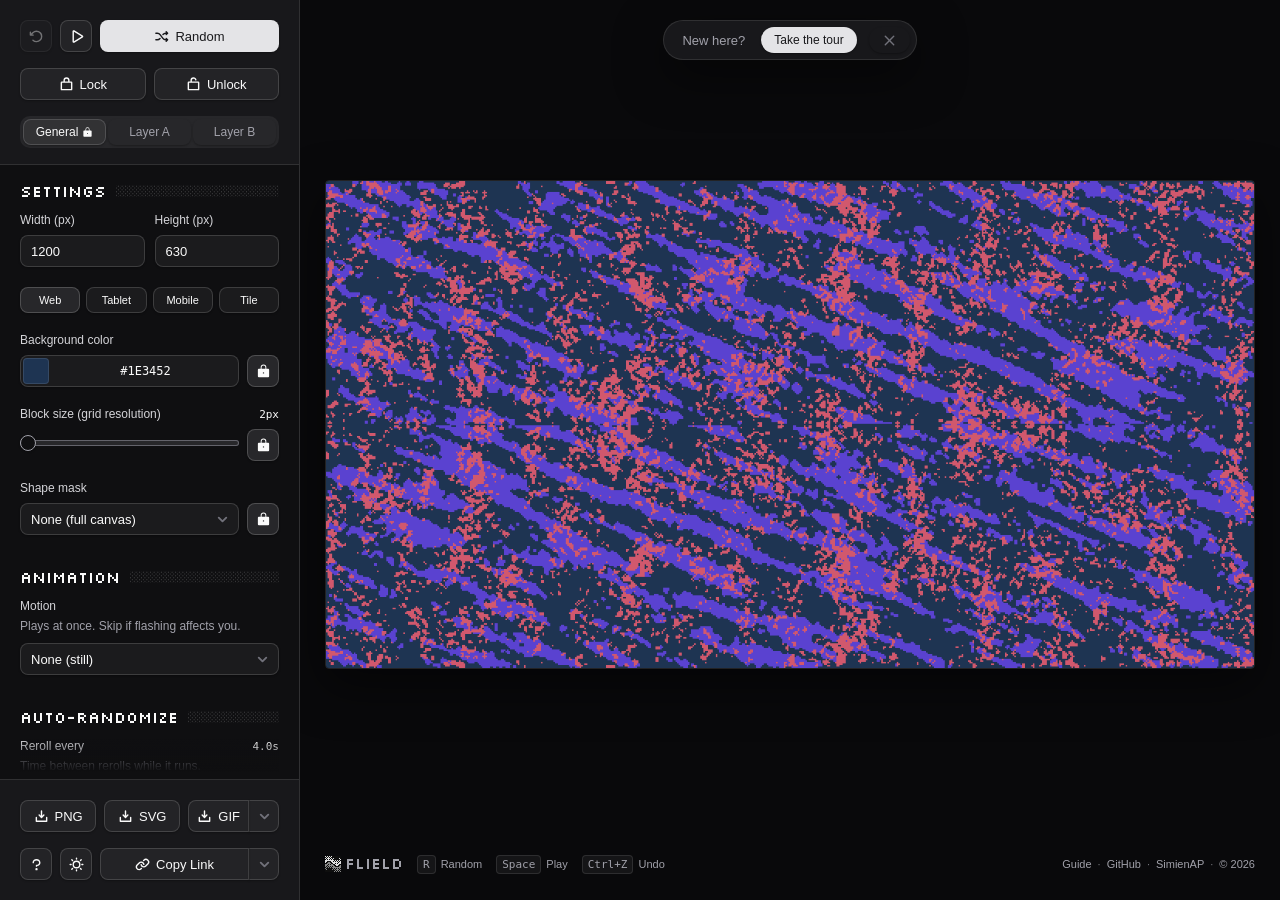
==== index.html @ cd5c8d7c "docs: recapture the product screenshot on the owner's composition The screenshot still showed the ol" ====
<!doctype html>
<html lang="en">
<head>
  <meta charset="UTF-8" />
  <meta name="viewport" content="width=device-width, initial-scale=1.0, viewport-fit=cover" />
  <!-- Above the theme script below, which sets it for the light theme;
       each page's applyTheme keeps it in step with the toggle. -->
  <meta name="theme-color" content="#09090b" />
  <!-- Dark is the default theme regardless of the system's own setting;
       this only ever adds data-theme="light" for a visitor who's
       explicitly toggled it before, and runs before the stylesheet
       paints so that choice doesn't flash to dark first. -->
  <script>
    try {
      if (localStorage.getItem("flield-theme") === "light") {
        document.documentElement.setAttribute("data-theme", "light");
        document.querySelector('meta[name="theme-color"]').setAttribute("content", "#f4f4f5");
      }
    } catch (err) {
      // localStorage can be unavailable (private browsing, blocked); dark stays the default.
    }
  </script>
  <title>Flield: Seamless Animated Background Generator</title>
  <meta name="description" content="Generate seamless animated backgrounds in your brand colors. Seeded three-color pixel art from flow fields and symmetry, looping with no cut. GIF, SVG, PNG." />
  <link rel="canonical" href="https://flield.com/" />
  <!-- Stays the only rel="icon": drawBrandFavicon() in app.js rewrites
       this element's href with the brand mark in the composition's colors,
       and a second one would compete with it for the tab icon. -->
  <link rel="icon" type="image/svg+xml" href="favicon.svg" />
  <!-- icon-192.png is favicon.svg rendered at 12x, so it stays pixel-exact;
       regenerate it alongside favicon.svg if that ever changes. It covers
       two jobs the SVG can't: iOS home-screen saves, which ignore SVG and
       otherwise fall back to a screenshot of the page, and Google's favicon
       crawler, which wants a square multiple of 48px and reads
       apple-touch-icon as one of its sources. -->
  <link rel="apple-touch-icon" sizes="192x192" href="icon-192.png" />

  <!-- Open Graph and Twitter Card, for link previews on social platforms
       and chat apps. og:image reuses the README screenshot; bump its own
       ?v= below if screenshot.png is ever replaced.

       The shot is a composition rather than a mood board, so it should be
       reproducible rather than rerolled from scratch next time. It is this
       link, the owner's pick of 26 November 2026, captured at 1200x900
       with the Layer A tab open and the panel scrolled to Flow field:
       /?c=EKDw0ASwACdggAAAAAADMbS6OTq57PktOALQ3qrYJ4Ayk3JFpRAHYjgtdHVybh-penAFob1VsE8AZUBqMgomEvxAAAA -->
  <meta property="og:type" content="website" />
  <meta property="og:locale" content="en_US" />
  <meta property="og:url" content="https://flield.com/" />
  <meta property="og:site_name" content="Flield" />
  <meta property="og:title" content="Flield: Seamless Animated Background Generator" />
  <meta property="og:description" content="Generate seamless animated backgrounds in your brand colors. Seeded three-color pixel art from flow fields and symmetry, looping with no cut. GIF, SVG, PNG." />
  <meta property="og:image" content="https://flield.com/screenshot.png?v=9" />
  <meta property="og:image:width" content="1200" />
  <meta property="og:image:height" content="900" />
  <meta property="og:image:alt" content="A generated three-color composition in Flield" />
  <meta name="twitter:card" content="summary_large_image" />
  <meta name="twitter:title" content="Flield: Seamless Animated Background Generator" />
  <meta name="twitter:description" content="Generate seamless animated backgrounds in your brand colors. Seeded three-color pixel art from flow fields and symmetry, looping with no cut. GIF, SVG, PNG." />
  <meta name="twitter:image" content="https://flield.com/screenshot.png?v=9" />
  <meta name="twitter:image:alt" content="A generated three-color composition in Flield" />

  <script type="application/ld+json">
  {
    "@context": "https://schema.org",
    "@type": "SoftwareApplication",
    "@id": "https://flield.com/#app",
    "name": "Flield",
    "url": "https://flield.com/",
    "description": "Generate seamless animated backgrounds in your brand colors. Seeded three-color pixel art from flow fields and symmetry, looping with no cut. GIF, SVG, PNG.",
    "applicationCategory": "DesignApplication",
    "operatingSystem": "Any (runs in a web browser)",
    "screenshot": "https://flield.com/screenshot.png?v=9",
    "license": "https://polyformproject.org/licenses/noncommercial/1.0.0/",
    "isAccessibleForFree": true,
    "offers": {
      "@type": "Offer",
      "price": "0",
      "priceCurrency": "USD"
    },
    "featureList": [
      "Loop, Drift, Wind, Pulse, Ripple, and Tide animations that return to their first frame with no cut",
      "Animated GIF export, plus SVG and PNG for stills",
      "Two independently seeded layers over a background color, three colors in all",
      "Seeded flow fields with adjustable scale, strength, and stretch",
      "Six textures per layer from one field: streaks, nebula, marble, contours, streamlines, and weave",
      "Symmetry modes, including the 4-way mirror that tiles without a seam",
      "Per-field locks that hold a value through a randomize pass",
      "Palette Range and Density Range to constrain how far randomization wanders",
      "Separate Speed and Auto-randomize interval sliders, from one second to sixteen",
      "Shareable URLs and three browser-local save slots, both carrying the lock set",
      "Runs entirely in the browser with no account, upload, or third-party dependency"
    ],
    "sameAs": [
      "https://github.com/simien/Flield"
    ],
    "author": {
      "@type": "Person",
      "@id": "https://simienap.com/#person",
      "name": "Simien",
      "url": "https://simienap.com",
      "sameAs": [
        "https://github.com/simien"
      ]
    }
  }
  </script>

  <!-- The twelve actionable steps of the in-page tour (#tutorialSteps
       below), in the same order, so the tour's content is machine-readable
       without a crawler having to open a modal that starts hidden. Google
       retired HowTo rich results in 2023; this is here for the crawlers
       that still read schema.org directly. It duplicates the tour's prose
       by hand, so edit both together or they drift. Step 1 of the tour
       explains what a flow field is rather than asking for an action, so
       it sits in the description here instead of in the step list. -->
  <script type="application/ld+json">
  {
    "@context": "https://schema.org",
    "@type": "HowTo",
    "@id": "https://flield.com/#how-to",
    "name": "How to use Flield",
    "description": "Flield builds three-color compositions from flow fields: grids of directional forces that steer noise into organic drifts instead of static. Each layer follows its own field, and its texture decides what that field draws. That runs from bands and clusters to topographic contours to the trails of particles. This is how to steer it, then save the result.",
    "about": { "@id": "https://flield.com/#app" },
    "inLanguage": "en",
    "image": "https://flield.com/screenshot.png?v=9",
    "tool": [
      { "@type": "HowToTool", "name": "A web browser" }
    ],
    "step": [
      {
        "@type": "HowToStep",
        "name": "Reroll the canvas with Random",
        "text": "Press Random, or the R key, and every unlocked setting gets a fresh value. It's the fastest way to see what the tool does."
      },
      {
        "@type": "HowToStep",
        "name": "Move between the three tabs",
        "text": "General holds the canvas settings and Motion. Layer A and Layer B hold each layer's own look."
      },
      {
        "@type": "HowToStep",
        "name": "Give each layer its own settings",
        "text": "Layer A and Layer B each get their own seed, color, density, flow field, and symmetry, so they rarely match."
      },
      {
        "@type": "HowToStep",
        "name": "Pick a size, or tile it",
        "text": "The Web, Tablet, and Mobile presets set common dimensions. A phone held upright starts on Mobile, so the artwork fills the screen. Tile squares the canvas and mirrors both layers, so it repeats with no visible seam."
      },
      {
        "@type": "HowToStep",
        "name": "Mask it into a shape, or a fade",
        "text": "An optional shape mask clips or fades the composition. Circle, diamond, vignette, corner or side vignette, or stripes. All of them dithered rather than sharply cut off at the edge."
      },
      {
        "@type": "HowToStep",
        "name": "Lock a field to keep it",
        "text": "A locked field holds its value through a randomize pass instead of getting a new one. Lock All and Unlock All apply to everything at once. Neither can be walked back, so they arm on a one-second hold rather than a press. A tab shows a padlock once any of its fields are locked."
      },
      {
        "@type": "HowToStep",
        "name": "Narrow the range to keep a theme",
        "text": "Palette Range and Density Range constrain how far a randomized color or fill can wander, keeping Auto-randomize inside one tight, cohesive family."
      },
      {
        "@type": "HowToStep",
        "name": "Explore with Auto-randomize",
        "text": "Lock what you like, then slowly unlock the rest while it plays. Space starts and stops it, and the results narrow toward a collection worth keeping."
      },
      {
        "@type": "HowToStep",
        "name": "Step back with Undo",
        "text": "Undo, or Cmd/Ctrl+Z, walks back through recent passes, whether they came from a press or from autoplay. A GIF export counts as one step rather than one per frame. There is no way forward again, so the button arms on a one-second hold. The keyboard shortcut is immediate."
      },
      {
        "@type": "HowToStep",
        "name": "Save it, or share a link",
        "text": "Three save slots live in your browser. Loading one, and saving over one that already holds something, each arm on a one-second hold, since both replace work that cannot be recovered. The first save into an empty slot is a plain press. Copy Link encodes the same snapshot, locks and motion included, into a URL anyone can open. The small menu beside it can make that link offer Auto-randomize."
      },
      {
        "@type": "HowToStep",
        "name": "Export a PNG, SVG, or GIF",
        "text": "PNG and SVG save the still. A GIF starts from what is on screen and records one pass by default. Ask for more and the passes after the first are the sequence Auto-randomize would generate, each held for the Reroll every interval. A whole export is capped at 240 frames, and at a lower count on a large canvas. A long one trades smoothness rather than size."
      },
      {
        "@type": "HowToStep",
        "name": "Animate it",
        "text": "Motion, in the General tab, moves the composition instead of replacing it. Loop, Drift, Wind, Pulse, Ripple, and Tide each hold every setting and run one cycle that lands back on its first frame, with no cut. Pick one and the canvas plays it straight away. A cycle lasts as long as the Speed slider under it says, and a GIF records what you are watching."
      }
    ]
  }
  </script>

  <!-- ?v= busts the browser cache for this project's own evolving
       files. Bump it whenever style.css, generator.js or one of the app's
       scripts below changes, or a returning visitor's cached copy silently
       goes stale. One more, gif-writer.js, is asked for by app.js on the first GIF
       export (see loadGifWriter) and carries its number there. -->
  <link rel="stylesheet" href="style.css?v=127" />
  <!-- generator.js is requested at the end of the body, which is where
       it has to run, but the preload scanner only finds it once that
       end of a 200KB document has arrived. This starts the fetch
       alongside the stylesheet instead. Same ?v= as the tag below, and
       CI holds the two together. -->
  <link rel="preload" href="generator.js?v=16" as="script" />
</head>
<body>
  <button id="sidebarToggle" class="secondary sidebar-toggle" title="Show settings" aria-pressed="false"><i class="ph ph-list"></i></button>
  <div class="sidebar-backdrop" id="sidebarBackdrop"></div>

  <!-- The exploration loop's home below the sheet breakpoint. Empty
       here on purpose: syncActionBar() in the script moves the live
       .explore-row and the sheet's own toggle in and out of it as the
       breakpoint crosses, so both keep every listener bound elsewhere
       in this file and the page never holds two copies of an id. -->
  <!-- The setting you last reached for, held above the bar once the
       sheet is out of the way, so a value can be dialled in against the
       artwork at full size instead of through a 135px-wide preview. The
       real field moves in here and back rather than being mirrored, so
       it keeps the listeners bound to it directly. The delegated ones do
       not come with it, which is why this element repeats .controls's
       input listener; see lastControl in the script. -->
  <div class="last-control" id="lastControl" hidden>
    <div class="last-control-slot" id="lastControlSlot"></div>
    <button type="button" class="secondary icon-btn last-control-close" id="lastControlClose" title="Hide this control" aria-label="Hide this control"><i class="ph ph-x"></i></button>
  </div>

  <nav class="action-bar" id="actionBar" aria-label="Main actions" hidden>
    <!-- Switches the sheet to the export panel, the way the toggle
         appended after it switches to the settings panel. Export is
         three formats and a mode menu, so it needs the sheet's room
         rather than a single tap. -->
    <button type="button" id="barExportBtn" class="secondary icon-btn" title="Export or share" aria-label="Export or share" aria-pressed="false"><i class="ph ph-download-simple"></i></button>
  </nav>

  <div class="tutorial-backdrop" id="tutorialBackdrop" hidden></div>
  <div class="tutorial-modal" id="tutorialModal" role="dialog" aria-modal="true" aria-label="How to use Flield" tabindex="-1" hidden>
    <div class="tutorial-modal-header">
      <h2>How to use Flield</h2>
      <button type="button" class="secondary icon-btn" id="tutorialCloseBtn" title="Close"><i class="ph ph-x"></i></button>
    </div>

    <div class="tutorial-modal-body" id="tutorialSteps">
      <div class="tutorial-step active" data-step="0">
        <div class="tutorial-demo tutorial-demo-intro">
          <div class="mini-flow-field">
            <span class="mini-flow-line" style="transform:rotate(-20deg)"></span>
            <span class="mini-flow-line" style="transform:rotate(-5deg)"></span>
            <span class="mini-flow-line" style="transform:rotate(10deg)"></span>
            <span class="mini-flow-line" style="transform:rotate(25deg)"></span>
            <span class="mini-flow-line" style="transform:rotate(15deg)"></span>
            <span class="mini-flow-line" style="transform:rotate(30deg)"></span>
            <span class="mini-flow-line" style="transform:rotate(45deg)"></span>
            <span class="mini-flow-line" style="transform:rotate(60deg)"></span>
          </div>
        </div>
        <p class="tutorial-eyebrow">Step 1 of 13</p>
        <h3>What's a flow field?</h3>
        <p>In generative art, a flow field is a grid of directional forces. It steers noise into organic drifts instead of static. Every layer follows its own field, and its <span class="ui-ref">Texture</span> decides what that field draws. Six of them, from <strong>Streaks</strong> to <strong>Contours</strong> to <strong>Streamlines</strong>.</p>
      </div>

      <div class="tutorial-step" data-step="1">
        <div class="tutorial-demo tutorial-demo-random">
          <div class="mini-random-btn"><i class="ph ph-shuffle"></i> Random</div>
          <div class="mini-canvas-swatch"></div>
        </div>
        <p class="tutorial-eyebrow">Step 2 of 13</p>
        <h3>Random rerolls the canvas</h3>
        <p>One press, or the <span class="ui-ref">R</span> key, and every unlocked setting gets a fresh value. The rest of this tour is about steering it.</p>
      </div>

      <div class="tutorial-step" data-step="2">
        <div class="tutorial-demo tutorial-demo-tabs">
          <div class="mini-tabs">
            <span class="mini-tab">General</span>
            <span class="mini-tab mini-tab-target">Layer A</span>
            <span class="mini-tab">Layer B</span>
          </div>
        </div>
        <p class="tutorial-eyebrow">Step 3 of 13</p>
        <h3>Three tabs, one canvas</h3>
        <p><span class="ui-ref">General</span> holds the canvas settings and <span class="ui-ref">Motion</span>. <span class="ui-ref">Layer A</span> and <span class="ui-ref">Layer B</span> hold each layer's own look.</p>
      </div>

      <div class="tutorial-step" data-step="3">
        <div class="tutorial-demo tutorial-demo-drag">
          <div class="mini-slider-row">
            <span class="mini-slider-label">Flow scale</span>
            <div class="mini-slider-track"><div class="mini-slider-thumb mini-slider-thumb-drag"></div></div>
          </div>
        </div>
        <p class="tutorial-eyebrow">Step 4 of 13</p>
        <h3>Each layer has its own settings</h3>
        <p><span class="ui-ref">Layer A</span> and <span class="ui-ref">Layer B</span> each get their own seed, color, density, flow field, and symmetry, so they rarely match.</p>
      </div>

      <div class="tutorial-step" data-step="4">
        <div class="tutorial-demo tutorial-demo-presets">
          <div class="mini-tabs">
            <span class="mini-tab">Web</span>
            <span class="mini-tab">Tablet</span>
            <span class="mini-tab mini-tab-target">Tile</span>
          </div>
        </div>
        <p class="tutorial-eyebrow">Step 5 of 13</p>
        <h3>Pick a size, or tile it</h3>
        <p>Web, Tablet, and Mobile presets set common dimensions, and a phone held upright starts on <span class="ui-ref">Mobile</span>. <span class="ui-ref">Tile</span> squares the canvas and mirrors both layers, so it repeats with no visible seam.</p>
      </div>

      <div class="tutorial-step" data-step="5">
        <div class="tutorial-demo tutorial-demo-mask">
          <div class="mini-mask-preview">
            <span class="mini-mask-shape mini-mask-diamond"></span>
            <span class="mini-mask-shape mini-mask-circle"></span>
            <span class="mini-mask-shape mini-mask-stripes"></span>
          </div>
        </div>
        <p class="tutorial-eyebrow">Step 6 of 13</p>
        <h3>Mask it into a shape, or a fade</h3>
        <p>An optional shape mask clips or fades the composition. Circle, diamond, vignette, corner or side vignette, or stripes, all dithered rather than cut off sharply.</p>
      </div>

      <div class="tutorial-step" data-step="6">
        <div class="tutorial-demo tutorial-demo-lock">
          <span class="mini-lock-label">Lock from randomization</span>
          <div class="mini-lock-btn">
            <i class="ph ph-lock-open mini-lock-a"></i>
            <i class="ph ph-lock mini-lock-b"></i>
          </div>
        </div>
        <p class="tutorial-eyebrow">Step 7 of 13</p>
        <h3>Lock a field to keep it</h3>
        <p>A locked field survives a randomize pass instead of getting a new value. A tab shows a padlock once any of its fields are locked. <span class="ui-ref">Lock All</span> and <span class="ui-ref">Unlock All</span> replace every lock at once, so they arm on a one-second hold.</p>
      </div>

      <div class="tutorial-step" data-step="7">
        <div class="tutorial-demo tutorial-demo-range">
          <div class="mini-range-row">
            <span class="mini-slider-label">Density Range</span>
            <div class="mini-range-track">
              <div class="mini-range-fill"></div>
              <div class="mini-range-thumb mini-range-thumb-min"></div>
              <div class="mini-range-thumb mini-range-thumb-max"></div>
            </div>
          </div>
        </div>
        <p class="tutorial-eyebrow">Step 8 of 13</p>
        <h3>Narrow the range, keep the theme</h3>
        <p>Palette Range and Density Range constrain how far a randomized color or fill can wander. That keeps Auto-randomize inside one tight, cohesive family.</p>
      </div>

      <div class="tutorial-step" data-step="8">
        <div class="tutorial-demo tutorial-demo-explore">
          <div class="mini-explore-controls">
            <div class="mini-play-btn"><i class="ph ph-play"></i></div>
            <div class="mini-lock-btn tutorial-demo-lock-badge">
              <i class="ph ph-lock-open mini-lock-a"></i>
              <i class="ph ph-lock mini-lock-b"></i>
            </div>
          </div>
          <canvas id="tutorialDemoCanvas" width="180" height="90"></canvas>
        </div>
        <p class="tutorial-eyebrow">Step 9 of 13</p>
        <h3>Explore with Auto-randomize</h3>
        <p>Lock what you like, then unlock the rest while it plays, and watch the results narrow. <span class="ui-ref">Space</span> starts and stops it. Prefer more control? Reach for <span class="ui-ref">Random</span> by hand.</p>
      </div>

      <div class="tutorial-step" data-step="9">
        <div class="tutorial-demo tutorial-demo-undo">
          <div class="mini-undo-btn"><i class="ph ph-arrow-counter-clockwise"></i></div>
          <div class="mini-canvas-swatch mini-canvas-swatch-b"></div>
        </div>
        <p class="tutorial-eyebrow">Step 10 of 13</p>
        <h3>Undo steps back</h3>
        <p>Went too far? <span class="ui-ref">Undo</span> (or <span class="ui-ref">Cmd/Ctrl+Z</span>) walks back through recent passes, whether they came from a press or from autoplay. There is no way forward, so the button arms on a hold. The shortcut is immediate.</p>
      </div>

      <div class="tutorial-step" data-step="10">
        <div class="tutorial-demo tutorial-demo-save">
          <span class="mini-saved-badge">Saved</span>
          <div class="mini-icon-btn mini-icon-btn-save"><i class="ph ph-floppy-disk"></i></div>
        </div>
        <p class="tutorial-eyebrow">Step 11 of 13</p>
        <h3>Save it, or share a link</h3>
        <p>Three save slots live in your browser, and loading or overwriting one arms on a hold. <span class="ui-ref">Copy Link</span> puts the same snapshot, locks and motion included, into a URL anyone can open. The menu beside it can make that link play on open.</p>
      </div>

      <div class="tutorial-step" data-step="11">
        <div class="tutorial-demo tutorial-demo-export">
          <div class="mini-icon-btn mini-icon-btn-export"><i class="ph ph-download-simple"></i></div>
        </div>
        <p class="tutorial-eyebrow">Step 12 of 13</p>
        <h3>Export PNG, SVG, or GIF</h3>
        <p>PNG and SVG save the still. A GIF starts from what is on screen and records one pass by default. Ask for more and each pass after the first is what <span class="ui-ref">Auto-randomize</span> would have generated next.</p>
      </div>

      <!-- A second live canvas (see startTutorialAnimate): one cycle of
           each animated kind in turn, with its name beside it, since
           six names only mean something once they're attached to six
           motions. Name on the left, canvas on the right, the way the
           Motion field and the artboard sit on screen (and the way the
           Auto-randomize demo above is arranged). -->
      <div class="tutorial-step" data-step="12">
        <div class="tutorial-demo tutorial-demo-animate">
          <span class="tutorial-demo-kind" id="tutorialAnimateKind">Drift</span>
          <canvas id="tutorialAnimateCanvas" width="180" height="90"></canvas>
        </div>
        <p class="tutorial-eyebrow">Step 13 of 13</p>
        <h3>Animate it</h3>
        <p><span class="ui-ref">Motion</span>, in the General tab, moves the composition instead of replacing it. <span class="ui-ref">Loop</span>, <span class="ui-ref">Drift</span>, <span class="ui-ref">Wind</span>, <span class="ui-ref">Pulse</span>, <span class="ui-ref">Ripple</span>, and <span class="ui-ref">Tide</span> each hold every setting and run one cycle that lands back on its first frame, with no cut. <span class="ui-ref">Speed</span>, under it, sets how long a cycle takes.</p>
      </div>
    </div>

    <div class="tutorial-modal-footer">
      <button type="button" class="secondary icon-btn tutorial-nav-arrow prev" id="tutorialPrevBtn" title="Previous" disabled><i class="ph ph-caret-down"></i></button>
      <div class="tutorial-dots" id="tutorialDots"></div>
      <button type="button" class="secondary icon-btn tutorial-nav-arrow next" id="tutorialNextBtn" title="Next"><i class="ph ph-caret-down"></i></button>
    </div>
  </div>

  <!-- 900px+ only (see .tutorial-nav-arrow-wide): the modal's own
       centering transform makes it a containing block for any
       position:fixed descendant, clipped by its overflow:hidden, so
       these live outside the modal entirely rather than as a second
       pair of footer buttons repositioned by CSS. Mirror
       tutorialPrevBtn/tutorialNextBtn's state (see goToTutorialStep). -->
  <button type="button" class="secondary icon-btn tutorial-nav-arrow tutorial-nav-arrow-wide prev" id="tutorialPrevBtnWide" title="Previous" disabled hidden><i class="ph ph-caret-down"></i></button>
  <button type="button" class="secondary icon-btn tutorial-nav-arrow tutorial-nav-arrow-wide next" id="tutorialNextBtnWide" title="Next" hidden><i class="ph ph-caret-down"></i></button>

  <div class="color-popover" id="colorPopover" role="dialog" aria-label="Color picker" hidden>
    <!-- Both take arrow keys as well as a pointer (see colorKeySteps).
         The square is two values in one control, so its slider value is
         saturation and its text names both. -->
    <div class="color-sl-square" role="slider" tabindex="0" aria-label="Saturation and lightness" aria-valuemin="0" aria-valuemax="100">
      <canvas id="colorSLCanvas" width="196" height="140"></canvas>
      <div class="color-sl-thumb"></div>
    </div>
    <div class="color-hue-strip" id="colorHueStrip" role="slider" tabindex="0" aria-label="Hue" aria-valuemin="0" aria-valuemax="360">
      <div class="color-hue-thumb"></div>
    </div>

    <div class="color-format-tabs" role="tablist" aria-label="Color format">
      <button type="button" class="color-format-btn active" data-format="hex" role="tab">Hex</button>
      <button type="button" class="color-format-btn" data-format="rgb" role="tab">RGB</button>
      <button type="button" class="color-format-btn" data-format="hsl" role="tab">HSL</button>
    </div>

    <div class="color-value-row" data-format-panel="hex">
      <span class="color-hex-prefix">#</span>
      <input type="text" class="color-hex-input" id="colorHexInput" maxlength="6" spellcheck="false" autocomplete="off" aria-label="Hex color value" />
    </div>
    <div class="color-value-row" data-format-panel="rgb" hidden>
      <label class="color-channel"><span>R</span><input type="number" id="colorRInput" min="0" max="255" aria-label="Red" /></label>
      <label class="color-channel"><span>G</span><input type="number" id="colorGInput" min="0" max="255" aria-label="Green" /></label>
      <label class="color-channel"><span>B</span><input type="number" id="colorBInput" min="0" max="255" aria-label="Blue" /></label>
    </div>
    <div class="color-value-row" data-format-panel="hsl" hidden>
      <label class="color-channel"><span>H</span><input type="number" id="colorHInput" min="0" max="360" aria-label="Hue" /></label>
      <label class="color-channel"><span>S</span><input type="number" id="colorSInput" min="0" max="100" aria-label="Saturation" /></label>
      <label class="color-channel"><span>L</span><input type="number" id="colorLInput" min="0" max="100" aria-label="Lightness" /></label>
    </div>
  </div>

  <div class="controls">
    <!-- Only ever visible as the bottom sheet below the breakpoint: the
         grabber that drags the sheet down to dismiss it or up to give it
         the screen, and closes it on a plain tap. A button rather than a
         bare div so it is reachable without a pointer at all; its label
         tracks the panel showing (see syncSheetButtons). -->
    <button type="button" class="sheet-handle" id="sheetHandle" aria-label="Close panel"></button>
    <div class="controls-header">
      <!-- The exploration loop, the three controls pressed over and
           over: Undo, Auto-randomize, Random. Auto-randomize's interval
           lives in the General tab as Reroll every, a slider of its own
           beside Speed, which times a motion cycle instead. The two
           bulk lock buttons, which constrain that loop rather than drive
           it, get their own row below. The brand lives over the artboard (see
           .brand in .main-area) so this row has the full width. -->
      <div class="explore-row">
          <button id="undoBtn" class="secondary icon-btn" title="Undo last randomize" data-hold="Hold to undo" disabled><i class="ph ph-arrow-counter-clockwise"></i></button>
          <button id="playBtn" class="secondary icon-btn" title="Auto-randomize (Space)"><i class="ph ph-play"></i></button>
          <button id="randomizeBtn" title="Randomize every unlocked field (R)"><i class="ph ph-shuffle"></i> <span class="btn-label">Random</span></button>
      </div>

      <div class="button-row">
        <button id="lockAllBtn" class="secondary" title="Lock all fields" data-hold="Hold to lock all"><i class="ph ph-lock-simple"></i> Lock</button>
        <button id="unlockAllBtn" class="secondary" title="Unlock all fields" data-hold="Hold to unlock all"><i class="ph ph-lock-simple-open"></i> Unlock</button>
      </div>

      <div class="tabs" role="tablist" aria-label="Settings">
        <button class="tab-btn active" id="tabBtn-general" data-tab="general" role="tab" aria-controls="tab-general">General <span class="tab-count" aria-hidden="true"></span></button>
        <button class="tab-btn" id="tabBtn-layerA" data-tab="layerA" role="tab" aria-controls="tab-layerA">Layer A <span class="tab-count" aria-hidden="true"></span></button>
        <button class="tab-btn" id="tabBtn-layerB" data-tab="layerB" role="tab" aria-controls="tab-layerB">Layer B <span class="tab-count" aria-hidden="true"></span></button>
      </div>
    </div>

    <div class="controls-body">
    <div class="scroll-fade scroll-fade-top" aria-hidden="true"></div>
    <div class="tab-panel" id="tab-general" role="tabpanel" aria-labelledby="tabBtn-general">
      <h2 class="section-title">Settings</h2>
      <div class="color-row">
        <div class="field">
          <label for="width">Width (px)</label>
          <input type="number" id="width" value="1200" min="16" max="8192" step="16" />
        </div>
        <div class="field">
          <label for="height">Height (px)</label>
          <input type="number" id="height" value="630" min="16" max="8192" step="16" />
        </div>
      </div>

      <div class="preset-chip-row">
        <button type="button" class="palette-preset-btn dimension-preset-btn" data-preset="web">Web</button>
        <button type="button" class="palette-preset-btn dimension-preset-btn" data-preset="tablet">Tablet</button>
        <button type="button" class="palette-preset-btn dimension-preset-btn" data-preset="mobile">Mobile</button>
        <button type="button" class="palette-preset-btn dimension-preset-btn" data-preset="tile" title="Square canvas that repeats with no seam. Locks the shape mask and both symmetries">Tile</button>
      </div>

      <div class="field">
        <label for="bgColorSwatch">Background color</label>
        <div class="field-row">
          <div class="color-picker">
            <button type="button" id="bgColorSwatch" class="color-swatch" aria-haspopup="true" aria-expanded="false">
              <span class="color-swatch-fill"></span>
              <span class="color-swatch-hex"></span>
            </button>
            <input type="color" id="bgColor" value="#0f172a" class="color-input-native" tabindex="-1" aria-hidden="true" />
          </div>
          <button type="button" class="lock-btn" data-for="bgColor" title="Lock from randomization"><i class="ph ph-lock-open"></i></button>
        </div>
      </div>

      <div class="field">
        <label for="blockSize">Block size (grid resolution) <span class="field-value" id="blockSizeVal">2px</span></label>
        <div class="field-row">
          <input type="range" id="blockSize" min="2" max="80" value="2" />
          <button type="button" class="lock-btn" data-for="blockSize" title="Lock from randomization"><i class="ph ph-lock-open"></i></button>
        </div>
      </div>

      <div class="field">
        <label for="shapeMask">Shape mask</label>
        <div class="field-row">
          <select id="shapeMask">
            <option value="none">None (full canvas)</option>
            <option value="circle">Circle</option>
            <option value="diamond">Diamond</option>
            <option value="vignette">Vignette</option>
            <option value="vignetteInverse">Vignette (inverse)</option>
            <option value="cornerVignette">Corner vignette</option>
            <option value="sideVignette">Side vignette</option>
            <option value="stripes">Stripes</option>
          </select>
          <button type="button" class="lock-btn" data-for="shapeMask" title="Lock from randomization"><i class="ph ph-lock-open"></i></button>
        </div>
      </div>

      <div class="field" id="shapeMaskDirectionField" hidden>
        <label for="shapeMaskDirection">Direction</label>
        <select id="shapeMaskDirection"></select>
      </div>

      <!-- Its own section rather than the last field under Settings,
           headed Animation so it does not repeat the field's own label:
           motion is what the site leads with, so it should be findable
           as a heading, and it is one of the six controls that drive
           animation (see AGENTS.md) rather than a canvas setting. Second
           in the tab, not first: size, colors and mask come before how
           it moves, a still is the default, and the flash warning here
           should not be the first line a new visitor reads.

           The warning is a sentence in the description rather than a
           paragraph of its own: the section was four lines tall before
           a single control, and a notice that takes that much room gets
           read past as chrome. -->
      <h2 class="section-title">Animation</h2>

      <div class="field">
        <label for="motion">Motion</label>
        <p class="hint">Plays at once. Skip if flashing affects you.</p>
        <select id="motion">
          <option value="none" selected>None (still)</option>
          <option value="circle">Loop</option>
          <option value="drift">Drift</option>
          <option value="wind">Wind</option>
          <option value="pulse">Pulse</option>
          <option value="ripple">Ripple</option>
          <option value="tide">Tide</option>
        </select>
      </div>

      <!-- Revealed with a motion, the same way the shape mask's
           direction is revealed with a shape that has one. A cycle
           length means nothing without a cycle, and keeping the pair
           under one heading is what keeps it from reading as part of
           the Auto-randomize interval in the next section. -->
      <div class="field" id="speedField" hidden>
        <label for="speed">Speed <span class="field-value" id="speedVal"></span></label>
        <p class="hint">Cycle length, on screen and in GIFs.</p>
        <!-- Starts at one second. Pulse swings the whole canvas between
             39% and 81% covered, which on a high-contrast palette is a
             large-area change in brightness, once a cycle. WCAG 2.3.1
             allows three of those a second. A one second cycle is one.

             Opens at thirteen and a half, well up from the three it
             used to and the two the example clips in examples/ were
             rendered at. A background is looked past rather than at,
             and at three seconds a whole turn of the field goes by
             inside a glance, which reads as something demanding
             attention rather than something behind the work. Slow
             enough and the canvas is never seen to move, only to have
             moved. The ladder is eight steps to a doubling, so step 46
             is 13454ms, which the panel rounds to 13.5s.

             This is long enough to matter to a GIF. One pass is 168
             frames at the 80ms the preview draws at, which the frame
             budget below covers on the default canvas, so the file
             plays at the canvas's own 12.5fps. Three passes share the
             240 at 80 each and play at about 6fps, which reads fine at
             this cycle length and is what GIF_FRAME_BUDGET's comment
             anticipates; it is not a sign the budget is wrong. -->
        <input type="range" id="speed" min="16" max="48" value="46" />
      </div>

      <!-- Depth scales how far every motion but Drift goes, and Direction
           runs the cycle backwards, which Drift and Wind show plainly.
           Both are revealed with the Speed slider, for the same reason.
           Depth is a quarter-step index (4 is 1x) rather than a value,
           so the link's tail can carry it in four bits. -->
      <div class="field" id="depthField" hidden>
        <label for="depth">Depth <span class="field-value" id="depthVal"></span></label>
        <p class="hint">How far a motion goes. Drift is fixed.</p>
        <input type="range" id="depth" min="1" max="8" value="4" />
      </div>
      <div class="field" id="directionField" hidden>
        <label for="direction">Direction</label>
        <p class="hint">Which way the cycle runs.</p>
        <select id="direction">
          <option value="forward" selected>Forward</option>
          <option value="reverse">Reverse</option>
        </select>
      </div>
      <!-- Collide makes the layers push on each other under whatever is
           running, by a fraction of Tide's push. Tenths on the slider,
           so the link's tail carries it in four bits with zero off. -->
      <div class="field" id="collideField" hidden>
        <label for="collide">Collide <span class="field-value" id="collideVal"></span></label>
        <p class="hint">How hard the layers push on each other.</p>
        <input type="range" id="collide" min="0" max="10" value="0" />
      </div>

      <h2 class="section-title">Auto-randomize</h2>

      <div class="field">
        <label for="interval">Reroll every <span class="field-value" id="intervalVal"></span></label>
        <p class="hint">Time between rerolls while it runs.</p>
        <!-- Stepped where Speed is not: a reroll cadence is a choice
             between a handful of speeds rather than something to dial
             in, and stops it can land between would read as a fault.
             Eight index steps is a doubling, so every stop is a round
             number: one, two, four, eight, sixteen. Halve the step for
             half-steps, at the cost of stops reading 1.4s and 11.3s.

             Both sliders start at a second now: Speed because of the
             flash rate (see its own comment), this one because you
             cannot read a composition thrown away four times a second
             either. Stepped is the difference between them.

             Opens at four, not the two it used to. Two seconds is
             about as long as it takes to notice what a composition is
             doing, so rerolling on it means never seeing one settle;
             four gives each one a beat to be looked at before the next
             replaces it. Step 32 is exactly 4000ms. -->
        <input type="range" id="interval" min="16" max="48" step="8" value="32" />
      </div>

      <h2 class="section-title">Saved states</h2>
      <p class="hint">Snapshot the whole composition into a slot.</p>
      <div class="preset-row" data-slot="1">
        <span class="preset-label">Slot 1</span>
        <span class="preset-swatches" aria-hidden="true"></span>
        <span class="preset-status" id="preset-status-1">empty</span>
        <button type="button" class="preset-btn preset-save-btn" data-slot="1" title="Save current state to Slot 1"><i class="ph ph-floppy-disk"></i></button>
        <button type="button" class="preset-btn preset-load-btn" data-slot="1" title="Load Slot 1" data-hold="Hold to load Slot 1" disabled><i class="ph ph-folder-open"></i></button>
      </div>
      <div class="preset-row" data-slot="2">
        <span class="preset-label">Slot 2</span>
        <span class="preset-swatches" aria-hidden="true"></span>
        <span class="preset-status" id="preset-status-2">empty</span>
        <button type="button" class="preset-btn preset-save-btn" data-slot="2" title="Save current state to Slot 2"><i class="ph ph-floppy-disk"></i></button>
        <button type="button" class="preset-btn preset-load-btn" data-slot="2" title="Load Slot 2" data-hold="Hold to load Slot 2" disabled><i class="ph ph-folder-open"></i></button>
      </div>
      <div class="preset-row" data-slot="3">
        <span class="preset-label">Slot 3</span>
        <span class="preset-swatches" aria-hidden="true"></span>
        <span class="preset-status" id="preset-status-3">empty</span>
        <button type="button" class="preset-btn preset-save-btn" data-slot="3" title="Save current state to Slot 3"><i class="ph ph-floppy-disk"></i></button>
        <button type="button" class="preset-btn preset-load-btn" data-slot="3" title="Load Slot 3" data-hold="Hold to load Slot 3" disabled><i class="ph ph-folder-open"></i></button>
      </div>
    </div>

    <template id="layer-template">
      <h2 class="section-title">Fill</h2>

      <div class="field">
        <label>Seed</label>
        <div class="field-row">
          <!-- 85 is what a link is sure to carry whole. Its seed field
               holds 255 bytes, a character is up to three of them for
               each unit this limit counts, and a longer seed was cut
               without a word, so the link opened a different picture. -->
          <input type="text" class="l-seed" maxlength="85" />
          <button type="button" class="lock-btn" data-for="seed" title="Lock from randomization"><i class="ph ph-lock-open"></i></button>
        </div>
      </div>
      <div class="field">
        <label>Color</label>
        <div class="field-row">
          <div class="color-picker">
            <button type="button" class="color-swatch l-colorSwatch" aria-haspopup="true" aria-expanded="false">
              <span class="color-swatch-fill"></span>
              <span class="color-swatch-hex"></span>
            </button>
            <input type="color" class="l-color color-input-native" tabindex="-1" aria-hidden="true" />
          </div>
          <button type="button" class="lock-btn" data-for="color" title="Lock from randomization"><i class="ph ph-lock-open"></i></button>
        </div>
      </div>

      <div class="palette-section">
        <button type="button" class="palette-toggle" aria-expanded="false">
          <span>Palette Range</span>
          <i class="ph ph-caret-down"></i>
        </button>
        <div class="palette-content" hidden>
          <p class="hint">Where a randomized color may land.</p>

          <div class="preset-chip-row">
            <button type="button" class="palette-preset-btn" data-preset="full">Full spectrum</button>
            <button type="button" class="palette-preset-btn" data-preset="pastel">Pastel</button>
            <button type="button" class="palette-preset-btn" data-preset="neon">Neon</button>
            <button type="button" class="palette-preset-btn" data-preset="earth">Earth tones</button>
            <button type="button" class="palette-preset-btn" data-preset="mono">Monochrome</button>
          </div>

          <div class="field">
            <label>Hue min <span class="l-hueMinVal field-value"></span></label>
            <input type="range" class="l-hueMin" min="0" max="360" />
          </div>
          <div class="field">
            <label>Hue max <span class="l-hueMaxVal field-value"></span></label>
            <input type="range" class="l-hueMax" min="0" max="360" />
          </div>
          <div class="field">
            <label>Saturation min <span class="l-satMinVal field-value"></span></label>
            <input type="range" class="l-satMin" min="0" max="100" />
          </div>
          <div class="field">
            <label>Saturation max <span class="l-satMaxVal field-value"></span></label>
            <input type="range" class="l-satMax" min="0" max="100" />
          </div>
          <div class="field">
            <label>Lightness min <span class="l-lightMinVal field-value"></span></label>
            <input type="range" class="l-lightMin" min="0" max="100" />
          </div>
          <div class="field">
            <label>Lightness max <span class="l-lightMaxVal field-value"></span></label>
            <input type="range" class="l-lightMax" min="0" max="100" />
          </div>
        </div>
      </div>

      <div class="field">
        <label>Base density <span class="l-densityVal field-value"></span></label>
        <div class="field-row">
          <input type="range" class="l-density" min="0" max="1" step="0.01" />
          <button type="button" class="lock-btn" data-for="density" title="Lock from randomization"><i class="ph ph-lock-open"></i></button>
        </div>
      </div>

      <div class="palette-section">
        <button type="button" class="palette-toggle" aria-expanded="false">
          <span>Density Range</span>
          <i class="ph ph-caret-down"></i>
        </button>
        <div class="palette-content" hidden>
          <p class="hint">Keeps randomized density off 0 and 1.</p>
          <div class="field">
            <label>Density min <span class="l-densityMinVal field-value"></span></label>
            <input type="range" class="l-densityMin" min="0" max="1" step="0.01" />
          </div>
          <div class="field">
            <label>Density max <span class="l-densityMaxVal field-value"></span></label>
            <input type="range" class="l-densityMax" min="0" max="1" step="0.01" />
          </div>
        </div>
      </div>

      <h2 class="section-title">Flow field</h2>

      <div class="field">
        <label>Texture</label>
        <p class="hint l-textureHint"></p>
        <div class="field-row">
          <select class="l-texture">
            <option value="streaks">Streaks</option>
            <option value="nebula">Nebula</option>
            <option value="marble">Marble</option>
            <option value="contours">Contours</option>
            <option value="streamlines">Streamlines</option>
            <option value="weave">Weave</option>
          </select>
          <button type="button" class="lock-btn" data-for="texture" title="Lock from randomization"><i class="ph ph-lock-open"></i></button>
        </div>
      </div>

      <!-- A layer's own motion, or the General tab's. Not randomized and
           not lockable: a roll changes what a composition is, not how
           it plays. -->
      <div class="field">
        <label>Motion</label>
        <p class="hint">Its own motion, until General changes.</p>
        <select class="l-motion">
          <option value="same" selected>Same as General</option>
          <option value="none">None (still)</option>
          <option value="circle">Loop</option>
          <option value="drift">Drift</option>
          <option value="wind">Wind</option>
          <option value="pulse">Pulse</option>
          <option value="ripple">Ripple</option>
          <option value="tide">Tide</option>
        </select>
      </div>

      <div class="field">
        <label><span class="l-fieldStrengthName">Field strength</span> <span class="l-fieldStrengthVal field-value"></span></label>
        <div class="field-row">
          <input type="range" class="l-fieldStrength" min="0" max="1" step="0.005" />
          <button type="button" class="lock-btn" data-for="fieldStrength" title="Lock from randomization"><i class="ph ph-lock-open"></i></button>
        </div>
      </div>
      <div class="field">
        <label>Flow scale <span class="l-fieldScaleVal field-value"></span></label>
        <div class="field-row">
          <input type="range" class="l-fieldScale" min="8" max="600" />
          <button type="button" class="lock-btn" data-for="fieldScale" title="Lock from randomization"><i class="ph ph-lock-open"></i></button>
        </div>
      </div>
      <div class="field">
        <label>Flow direction <span class="l-flowAngleVal field-value"></span></label>
        <div class="field-row">
          <input type="range" class="l-flowAngle" min="0" max="359" />
          <button type="button" class="lock-btn" data-for="flowAngle" title="Lock from randomization"><i class="ph ph-lock-open"></i></button>
        </div>
      </div>
      <div class="field">
        <label><span class="l-flowStretchName">Flow stretch</span> <span class="l-flowStretchVal field-value"></span></label>
        <div class="field-row">
          <input type="range" class="l-flowStretch" min="1" max="10" step="0.1" />
          <button type="button" class="lock-btn" data-for="flowStretch" title="Lock from randomization"><i class="ph ph-lock-open"></i></button>
        </div>
      </div>
      <div class="field">
        <label>Turbulence (octaves) <span class="l-fieldOctavesVal field-value"></span></label>
        <div class="field-row">
          <input type="range" class="l-fieldOctaves" min="1" max="4" />
          <button type="button" class="lock-btn" data-for="fieldOctaves" title="Lock from randomization"><i class="ph ph-lock-open"></i></button>
        </div>
      </div>

      <h2 class="section-title">Pattern</h2>

      <div class="field">
        <label>Symmetry</label>
        <div class="field-row">
          <select class="l-symmetry">
            <option value="quad">4-way mirror</option>
            <option value="horizontal">Horizontal mirror</option>
            <option value="vertical">Vertical mirror</option>
            <option value="rotational">180° rotational</option>
            <option value="diagonal">Diagonal mirror</option>
            <option value="kaleidoscope">8-way kaleidoscope</option>
            <option value="tile">Tile (3&times;3)</option>
            <option value="none">None (noise)</option>
          </select>
          <button type="button" class="lock-btn" data-for="symmetry" title="Lock from randomization"><i class="ph ph-lock-open"></i></button>
        </div>
      </div>
      <div class="field">
        <label><span class="l-smoothPassesName">Smoothing passes</span> <span class="l-smoothVal field-value"></span></label>
        <div class="field-row">
          <input type="range" class="l-smoothPasses" min="0" max="5" />
          <button type="button" class="lock-btn" data-for="smoothPasses" title="Lock from randomization"><i class="ph ph-lock-open"></i></button>
        </div>
      </div>
    </template>

    <div class="tab-panel" id="tab-layerA" role="tabpanel" aria-labelledby="tabBtn-layerA" hidden></div>
    <div class="tab-panel" id="tab-layerB" role="tabpanel" aria-labelledby="tabBtn-layerB" hidden>
      <p class="hint">Layer B fills the gaps Layer A leaves.</p>
    </div>
    <div class="scroll-fade scroll-fade-bottom" aria-hidden="true"></div>
    </div>

    <div class="controls-footer">
      <h2 class="section-title export-title">Export &amp; share</h2>
      <div class="button-row">
        <button id="downloadPng" class="secondary"><i class="ph ph-download-simple"></i> PNG</button>
        <button id="downloadSvg" class="secondary"><i class="ph ph-download-simple"></i> SVG</button>
        <div class="split-btn">
          <button id="downloadGif" class="secondary split-btn-main" title="Download an animated GIF of what is on screen"><i class="ph ph-download-simple"></i> GIF</button>
          <!-- How many passes to record. A pass is one composition: with
               Motion set it is animated through one cycle, and with
               Auto-randomize running each pass after the first rerolls
               before it. Motion on its own has nothing to advance
               between passes, so it records a single looping cycle
               whatever this says.

               One by default, because this menu is behind a caret and
               the GIF button beside it is not. Someone who presses GIF
               without opening the menu should get the composition they
               are looking at, not five they have never seen.

               It stops at three. Five and eight were here, and under
               Motion they are what took an export to 1.9GB of retained
               frames at 1080p: the budget now trims that, but
               what it trims is the frames within each pass, so both
               settings bought more passes by making every one of them
               too coarse to read as motion. They cost nothing with
               Motion off, where a pass is a single still, which is the
               only place they worked and not reason enough to keep a
               setting that breaks the other one. -->
          <select id="gifSteps" class="split-btn-select" title="GIF length">
            <option value="1" selected>1 pass</option>
            <option value="3">3 passes</option>
          </select>
        </div>
      </div>
      <div class="footer-link-row">
        <div class="app-chrome" id="appChrome">
          <button id="tutorialBtn" class="secondary icon-btn" title="How to use Flield"><i class="ph ph-question-mark"></i></button>
          <button id="themeToggleBtn" class="secondary icon-btn" title="Switch to light theme"><i class="ph ph-sun"></i></button>
        </div>
        <div class="split-btn">
          <!-- Label and icon swap to "Share" on a touch device, where
               the OS sheet is the better hand-off (see the pointer test
               below; desktop browsers expose the API too and must not
               take that branch). The id, the menu beside it, and the
               link it hands off all stay the same either way. -->
          <button id="copyLinkBtn" class="secondary split-btn-main" title="Copy a link to this exact composition, locks included"><i class="ph ph-link"></i> Copy Link</button>
          <!-- Whether the copied link opens as a plain still or also
               offers the recipient Auto-randomize at the current speed
               (see #playOffer). The author chooses; nothing is inferred
               from playback state. -->
          <select id="linkMode" class="split-btn-select" title="What the link offers when opened">
            <option value="still" selected>Opens as a still</option>
            <option value="play">Offers to play</option>
          </select>
        </div>
      </div>
    </div>
  </div>

  <main class="main-area">
    <p class="sr-only">Flield is a free, browser-based generator for seamless animated backgrounds. It builds three-color pixel art compositions from seeded flow fields and symmetry. Each field is drawn one of six ways, from density-biased streaks to topographic contours to streamlines traced by particles running along it. Six motions set it moving: Loop, Drift, Wind, Pulse, Ripple, and Tide. Every cycle returns to its first frame with no cut. Exports go to animated GIF, SVG, or PNG. Locks hold the fields you like while the rest randomize. It runs entirely in the browser, with no account and no upload.</p>
    <!-- The three explainers were two clicks from here, through the
         guide's footer, which is one more than a crawler gives a page
         it has not decided about yet. Out of the tab order, since a
         keyboard user should not land on something they cannot see;
         a screen reader still finds them in browse mode. -->
    <p class="sr-only">Read more: <a href="./flow-fields/" tabindex="-1">what is a flow field</a>, <a href="./seamless-backgrounds/" tabindex="-1">how to make a seamless tiling background</a>, and <a href="./animated-backgrounds/" tabindex="-1">how to make a looping animated background</a>.</p>
    <div class="toast" id="toast" role="status" aria-live="polite"></div>
    <!-- First-visit nudge toward the tutorial. A modal used to open on
         its own here, on top of the freshly randomized canvas that is
         the app's best first impression; this offers the same tour
         without gating anything. Goes away for good once the tour is
         taken or the nudge dismissed (see TUTORIAL_DISMISSED_KEY). -->
    <div class="tour-chip" id="tourChip" hidden>
      <span>New here?</span>
      <button type="button" id="tourChipOpenBtn">Take the tour</button>
      <button type="button" id="tourChipDismissBtn" class="tour-chip-dismiss" title="Dismiss"><i class="ph ph-x"></i></button>
    </div>
    <!-- Shown to whoever opens a link the author marked "Offers to
         play": the composition stays still until they choose, and the
         prompt doubles as an introduction to the Play button. -->
    <div class="tour-chip play-offer" id="playOffer" hidden>
      <span id="playOfferText" title="Locked fields hold, the rest reroll on a timer">Set to play every <span id="playOfferSpeed"></span></span>
      <button type="button" id="playOfferStartBtn"><i class="ph ph-play"></i> Play it</button>
      <button type="button" id="playOfferDismissBtn" class="tour-chip-dismiss" title="Keep the still"><i class="ph ph-x"></i></button>
    </div>
    <div class="canvas-area">
      <canvas id="preview" role="img">Your browser doesn't support canvas rendering, so the generated artwork can't display here.</canvas>
    </div>

    <footer class="site-footer">
      <!-- The page's h1, and the left anchor of the one chrome strip
           this area gets. It used to float over the top of the artboard
           on its own line, which made the artwork sit between two bands
           of text instead of above one. -->
      <h1 class="brand"><a href="./"><svg class="lockup" viewBox="0 0 76 16" width="76" height="16" shape-rendering="crispEdges" aria-hidden="true" focusable="false"><path class="mark-ground" fill="#0a0f0d" d="M0 0h16v16h-16z"/><path class="mark-a" fill="#d9f25a" d="M0 0h1v1h-1zM2 0h1v1h-1zM4 0h1v1h-1zM6 0h1v1h-1zM1 1h1v1h-1zM3 1h1v1h-1zM5 1h1v1h-1zM0 2h1v1h-1zM2 2h3v1h-3zM6 2h1v1h-1zM8 2h1v1h-1zM14 2h1v1h-1zM1 3h1v1h-1zM3 3h1v1h-1zM5 3h1v1h-1zM7 3h1v1h-1zM15 3h1v1h-1zM0 4h9v1h-9zM10 4h1v1h-1zM12 4h1v1h-1zM14 4h1v1h-1zM0 5h2v1h-2zM6 5h2v1h-2zM9 5h1v1h-1zM11 5h1v1h-1zM13 5h1v1h-1zM15 5h1v1h-1zM0 6h1v1h-1zM7 6h6v1h-6zM14 6h2v1h-2zM8 7h2v1h-2zM11 7h1v1h-1zM13 7h3v1h-3zM10 8h4v1h-4zM11 9h2v1h-2z"/><path class="mark-b" fill="#1fa97a" d="M3 6h2v1h-2zM2 7h4v1h-4zM0 8h3v1h-3zM4 8h1v1h-1zM6 8h2v1h-2zM0 9h2v1h-2zM3 9h6v1h-6zM15 9h1v1h-1zM0 10h1v1h-1zM2 10h1v1h-1zM4 10h1v1h-1zM6 10h1v1h-1zM8 10h2v1h-2zM14 10h2v1h-2zM1 11h1v1h-1zM3 11h1v1h-1zM5 11h1v1h-1zM7 11h9v1h-9zM0 12h1v1h-1zM8 12h1v1h-1zM10 12h1v1h-1zM12 12h1v1h-1zM14 12h1v1h-1zM1 13h1v1h-1zM7 13h1v1h-1zM9 13h1v1h-1zM11 13h3v1h-3zM15 13h1v1h-1zM10 14h1v1h-1zM12 14h1v1h-1zM14 14h1v1h-1zM9 15h1v1h-1zM11 15h1v1h-1zM13 15h1v1h-1zM15 15h1v1h-1z"/><path fill="currentColor" transform="translate(22 3) scale(2)" d="M0 0h3v1h-3zM5 0h1v1h-1zM10 0h1v1h-1zM13 0h3v1h-3zM18 0h1v1h-1zM23 0h3v1h-3zM0 1h1v1h-1zM5 1h1v1h-1zM10 1h1v1h-1zM13 1h1v1h-1zM18 1h1v1h-1zM23 1h1v1h-1zM26 1h1v1h-1zM0 2h3v1h-3zM5 2h1v1h-1zM10 2h1v1h-1zM13 2h3v1h-3zM18 2h1v1h-1zM23 2h1v1h-1zM26 2h1v1h-1zM0 3h1v1h-1zM5 3h1v1h-1zM10 3h1v1h-1zM13 3h1v1h-1zM18 3h1v1h-1zM23 3h1v1h-1zM26 3h1v1h-1zM0 4h1v1h-1zM5 4h3v1h-3zM10 4h1v1h-1zM13 4h3v1h-3zM18 4h3v1h-3zM23 4h3v1h-3z"/></svg><span class="sr-only">Flield: seamless animated background generator</span></a></h1> <!-- scan-ignore: the site's own title, as the page's <title> says it -->
      <!-- Shortcut legend for the exploration loop (see the keydown
           handler near the end of the script). Hidden on narrow and
           touch-only layouts, where there's no keyboard to bind. The
           undo key label is filled in per platform by UNDO_SHORTCUT. -->
      <div class="site-footer-keys" aria-label="Keyboard shortcuts">
        <span><kbd>R</kbd> Random</span>
        <span><kbd>Space</kbd> Play</span>
        <span><kbd id="undoKeyLabel">Ctrl+Z</kbd> Undo</span>
      </div>
      <div class="site-footer-links">
        <!-- Internal, and first: the guide is the way a reader reaches
             the long-form docs, and the guide's own footer is what leads
             on to the three explainer pages. -->
        <a href="./guide/">Guide</a>
        <span aria-hidden="true">&middot;</span>
        <a href="https://github.com/simien/Flield" target="_blank" rel="noopener">GitHub</a>
        <span aria-hidden="true">&middot;</span>
        <a href="https://simienap.com" target="_blank" rel="noopener">SimienAP</a>
        <span aria-hidden="true">&middot;</span>
        <span>&copy; <span id="footerYear"></span></span>
      </div>
    </footer>
    <!-- Filled in as the markup parses rather than by app.js
         below: both labels change the legend's width, and setting them
         after the first paint shifted the strip. UNDO_SHORTCUT is also
         read by app.js, for the Undo button's tooltip. -->
    <script>
      const UNDO_SHORTCUT = /Mac|iPhone|iPad/.test(navigator.platform) ? "\u2318Z" : "Ctrl+Z";
      document.getElementById("undoKeyLabel").textContent = UNDO_SHORTCUT;
      document.getElementById("footerYear").textContent = new Date().getFullYear();
    </script>
  </main>

  <script src="generator.js?v=16"></script>
  <script src="core.js?v=2"></script>
  <script src="hold.js?v=1"></script>
  <script src="app.js?v=2"></script>
  <script src="picker.js?v=1"></script>
  <script src="tutorial.js?v=1"></script>
  <!-- Cloudflare Web Analytics: manual snippet, since flield.com is served
       by a Worker's own static-assets pipeline, which the Automatic
       Setup HTML-rewrite injection doesn't reach. -->
  <script type='module' src='https://static.cloudflareinsights.com/beacon.min.js' data-cf-beacon='{"token": "d0b20fbf211d45efb84596a5f93dd3d1"}'></script>
</body>
</html>
---- style.css ----
/* The brand's two faces (local/Brand reference, 26 November 2026), served
   from fonts/ as Latin subsets. Silkscreen is a pixel face: it is set
   only at multiples of 8px, where every stroke lands on whole pixels, at
   weight 400 with synthesis off, since a faux bold smears it. A change to
   a font file bumps its ?v= here and in the other stylesheet. */
@font-face {
  font-family: "Silkscreen";
  src: url("fonts/silkscreen-400.woff2?v=1") format("woff2");
  font-weight: 400;
  font-style: normal;
  font-display: swap;
}

/* Dark is the default regardless of the system's own light/dark
   setting (a deliberate choice, not an oversight); light only applies
   when the theme toggle has set data-theme="light" on the root, read
   back from localStorage on load (see the blocking script in <head>,
   which sets that attribute before first paint to avoid a flash of
   the wrong theme). */
:root {
  color-scheme: dark;
  /* The fixed bottom bar's full footprint below the sheet breakpoint:
     8px of padding either side of a touch target, its 1px top border,
     and whatever the device reserves under it. Read by the sheet, the
     artboard and the site footer, all of which stop short of it. Zero
     while the bar is empty on wider layouts. */
  --action-bar-h: 0px;
  /* A split button's caret half. One value everywhere it appears, so
     the GIF menu in a panel and the speed menu on the bar can't drift
     to different widths; the touch tiers below resize it with the
     control it's attached to. */
  /* The primary fill under a pointer. Everything wearing that fill dims
     by the same amount, background and border together, so a filled
     control never ends up with a ring brighter than its own face. */
  --primary-hover: color-mix(in srgb, var(--primary) 85%, var(--panel));
  --caret-w: 30px;
  /* The progress wash on a hold-to-confirm button. Tinted from the
     primary so it reads as the action arriving, and kept translucent so
     the label stays legible while it passes underneath. */
  --hold-tint: color-mix(in srgb, var(--primary) 30%, transparent);
  /* Surfaces, darkest to lightest: --bg is the canvas surround and
     every sunken control (inputs, chips, lock buttons, the tab track);
     --well is the sidebar's scrollable tab body; --panel is the sidebar
     chrome, popovers, the modal, and the raised active tab. --well-deep
     sits below --bg, for the color picker's value row, which wants a
     stronger, more visually distinct sunken well. --muted is the lift a
     flat control gets on hover. */
  --bg: #09090b;
  --well: #0f0f11;
  --well-rgb: 15, 15, 17;
  --panel: #18181b;
  --well-deep: #050506;
  --muted: #27272a;
  /* Borders are white at low alpha rather than a fixed zinc, the way
     shadcn's dark theme does it, so the same hairline reads at the same
     contrast on the well, the panel, and a card alike. Controls that
     take input (text fields, outline buttons, the lock tiles) share a
     translucent "input" fill and a slightly stronger border, and lift
     to --input-hover on hover instead of changing border color. */
  --border: rgba(255, 255, 255, 0.1);
  --border-strong: rgba(255, 255, 255, 0.18);
  --input: rgba(255, 255, 255, 0.05);
  --input-hover: rgba(255, 255, 255, 0.09);
  --input-border: rgba(255, 255, 255, 0.15);
  --tab-active-border: var(--input-border);
  /* Four text levels instead of one color at assorted opacities, so
     muted text stays a real, predictable color on every surface.
     --text-heading sits one step off the body text rather than at it:
     a setting's name wants to sit clearly between the section rule over
     it and its own description under it. */
  /* The sidebar's vertical rhythm, as five steps rather than the six
     near-identical values it grew: 4 and 8 group a control's own parts,
     20 separates one control from the next, and 32 opens a section. The
     gap between steps is what makes them read as structure; 4 against 6
     against 8 just reads as drift. 12 earns a step of its own because a
     heading sits closer to what it heads than controls sit to each
     other. */
  --space-1: 4px;
  --space-2: 8px;
  --space-3: 12px;
  --space-4: 20px;
  --space-5: 32px;

  --text: #fafafa;
  --text-heading: #d4d4d8;
  --text-muted: #a1a1aa;
  --text-subtle: #71717a;
  /* Muted text set straight on the page ground (--bg, or the tab
     track's --muted, the same gray in light) rather than on a panel.
     The same as --text-muted in dark; light names its own below. */
  --text-on-bg: var(--text-muted);
  /* Primary is the foreground inverted onto the surface (white on dark,
     near-black on light), the way a neutral shadcn theme does it, so
     the one primary action, a locked field, an active segment, all read
     as the strongest thing on screen without needing a hue. --accent
     stays as an alias since every control below was written against
     it. */
  /* Zinc-200 rather than the full text white: on a #18181b panel the
     pure white fill glows, and this keeps the inverted look at a
     contrast that reads as a button rather than a light source. */
  --primary: #e4e4e7;
  --primary-fg: #18181b;
  --accent: var(--primary);
  /* Sliders fill in the muted text color rather than primary: a layer
     tab shows nine tracks at once, and nine bright lines competed with
     Random and the locks for attention. */
  --slider-fill: var(--text-muted);
  /* The empty part of a track is --muted, close to the panel by design,
     so a slider at its minimum showed no track at all (1.29:1 here,
     1.05:1 in light). Its edge carries the 3:1 a control's boundary
     needs instead, and the fill stays quiet: filled reads as solid,
     empty as outlined. 3.22:1 on the dark panel. */
  --track-edge: #63636b;
  /* The padlock on a lock that is off. 4.83:1 on the dark input; light
     sets its own below. */
  --lock-idle: var(--text-subtle);
  --ring: #71717a;
  /* shadcn's scale: 10px base, controls two steps down, cards and the
     modal one step up. */
  --radius-sm: 8px;
  --radius: 10px;
  --radius-lg: 14px;
  --shadow-xs: 0 1px 2px rgba(0, 0, 0, 0.3);
  --shadow-lg: 0 16px 48px rgba(0, 0, 0, 0.5);
  accent-color: var(--primary);
}

:root[data-theme="light"] {
  color-scheme: light;
  --bg: #f4f4f5;
  --well: #fafafa;
  --well-rgb: 250, 250, 250;
  --panel: #ffffff;
  --well-deep: #e4e4e7;
  --muted: #f4f4f5;
  --border: #e4e4e7;
  --border-strong: #d4d4d8;
  --input: #ffffff;
  --input-hover: #f4f4f5;
  --input-border: #e4e4e7;
  --tab-active-border: transparent;
  --text: #09090b;
  /* Brighter reads as darker here; the step is the same size. */
  --text-heading: #3f3f46;
  --text-muted: #71717a;
  --text-subtle: #a1a1aa;
  /* Muted on #f4f4f5 is 4.40:1, under the 4.5 small text needs, where
     on the white panel it is 4.83. This is the guide's quiet gray, the
     same fix for the same ground: 5.03:1. */
  --text-on-bg: #68686f;
  /* 3.51:1 on the #fafafa panel. */
  --track-edge: #85858d;
  /* Subtle on the white input was 2.56:1; muted is 4.83. */
  --lock-idle: var(--text-muted);
  --primary: #18181b;
  --primary-fg: #fafafa;
  --ring: #a1a1aa;
  --shadow-xs: 0 1px 2px rgba(0, 0, 0, 0.05);
  --shadow-lg: 0 16px 48px rgba(0, 0, 0, 0.16);
}

/* Smooths the theme toggle: an element with its own transition (most
   interactive controls; see button, .field input/select, .color-swatch)
   overrides this outright rather than adding to it, since transition is
   a single cascaded property, not a per-item merge, so those keep their
   own faster hover/active feel. This is the fallback for everything
   else, buttons, tabs and inputs would already snap on hover if only
   this was here so the color-related ones are duplicated there. */
* {
  box-sizing: border-box;
  transition: background-color 0.2s ease, color 0.2s ease, border-color 0.2s ease,
    box-shadow 0.2s ease;
}

html, body {
  height: 100%;
}

body {
  margin: 0;
  font-family: -apple-system, BlinkMacSystemFont, "Segoe UI", Inter, Roboto, sans-serif;
  -webkit-font-smoothing: antialiased;
  -moz-osx-font-smoothing: grayscale;
  background: var(--bg);
  color: var(--text);
  display: flex;
  /* dvh, so the layout tracks the viewport a mobile browser actually
     leaves once its URL bar is on screen; 100vh is the tallest it ever
     gets, which put the footer underneath that bar. The vh line stays
     as the fallback for anything without dvh. */
  height: 100vh;
  height: 100dvh;
  overflow: hidden;
}

/* One keyboard focus treatment for everything, shadcn's: the border
   takes the ring color and a 3px half-opacity ring sits outside it.
   :focus-visible only, so a mouse click never leaves a ring behind.
   Range inputs put the ring on their thumb instead (see below).
   The outline is transparent rather than none: forced colors drops the
   box-shadow, and paints a transparent outline in the system's own
   color, so that is the ring left in high contrast mode. */
button:focus-visible,
.field input[type="text"]:focus-visible,
.field input[type="number"]:focus-visible,
.field select:focus-visible,
.split-btn-select:focus-visible {
  outline: 2px solid transparent;
  border-color: var(--ring);
  box-shadow: 0 0 0 3px color-mix(in srgb, var(--ring) 50%, transparent);
}

input[type="range"]:focus-visible {
  outline: 2px solid transparent;
}

.main-area {
  position: relative;
  flex: 1;
  display: flex;
  flex-direction: column;
  min-height: 0;
  /* Shared by the canvas area and the site footer, so the legend and
     links sit on the same inset as the artwork's edges: sidebar, right
     edge, and bottom. The brand keeps its own 20px at the top. */
  --artboard-pad: 25px;
  /* The gap under the footer strip. It matches the sidebar's own bottom
     padding rather than the artboard's inset, so the name and links line
     up with the last row of buttons in the sidebar instead of floating
     5px above it. The phone block at the end of the file hands it back to
     the artboard's inset, where there is no sidebar to line up with. */
  --footer-inset: 20px;
  /* The footer's own footprint off the bottom edge: its 32px line plus
     the inset under it. The artboard stops here rather than running
     underneath, which is what lets it center in the space it actually
     occupies. Anything else pinned to that edge adds to it. */
  --footer-strip: calc(32px + var(--footer-inset));
  /* Now just the artboard's own margin, top and bottom alike. It used
     to carry the footer's height as well, on both ends, so that the
     artwork stayed centered on the full window: the cost was a gap above
     the artwork the size of a footer and a gap below it the size of a
     margin, which read as the artwork sitting low. Dropped to a plain
     inset here and set to a tighter one while a sheet is up. */
  --artboard-clear: var(--artboard-pad);
}

/* The page's h1, first item in the footer strip. It takes the strip's
   own size rather than one of its own, and carries its weight instead:
   at this scale bold is enough to separate a name from the links beside
   it, and one size across the strip is what makes it read as a single
   line of chrome rather than two things that happen to be adjacent. */
.brand {
  flex-shrink: 0;
  margin: 0;
  font-size: inherit;
  font-weight: 700;
  letter-spacing: -0.01em;
  /* It opens the footer strip, on the page ground like the rest of it. */
  color: var(--text-on-bg);
}

/* The lockup, inline SVG at whole pixels; its logotype is currentColor,
   so the hover below still lifts it. */
.brand a {
  display: block;
  color: inherit;
  text-decoration: none;
}

.brand .lockup {
  display: block;
}

/* The strip's mark rests in the brand's grayscale fallback, quiet under
   the artwork, and takes its Citrus colors while the strip is hovered.
   The SVG's own fill attributes are Citrus, so a page without this sheet
   still shows the brand. The logotype's lift is the hover rule below. */
.brand .lockup .mark-ground {
  fill: #0e0e0e;
}

.brand .lockup .mark-a {
  fill: #e2e2e2;
}

.brand .lockup .mark-b {
  fill: #888888;
}

.brand .lockup path {
  transition: fill 0.2s ease;
}

@media (hover: hover) {
  .site-footer:hover .brand .lockup .mark-ground {
    fill: #0a0f0d;
  }
  .site-footer:hover .brand .lockup .mark-a {
    fill: #d9f25a;
  }
  .site-footer:hover .brand .lockup .mark-b {
    fill: #1fa97a;
  }
}

@media (prefers-reduced-motion: reduce) {
  .brand .lockup path {
    transition: none;
  }
}

@media (hover: hover) {
  .brand a:hover {
    color: var(--text);
  }
}

/* Content that should reach screen readers and search crawlers without
   occupying space in this single-viewport app, where nothing scrolls
   into view: kept in the accessibility tree and DOM text, clipped to a
   1px box instead of display:none (which drops it from both). */
.sr-only {
  position: absolute;
  width: 1px;
  height: 1px;
  padding: 0;
  margin: -1px;
  overflow: hidden;
  clip: rect(0, 0, 0, 0);
  white-space: nowrap;
  border: 0;
}

.controls {
  width: 300px;
  flex-shrink: 0;
  height: 100%;
  background: var(--panel);
  border-right: 1px solid var(--border);
  display: flex;
  flex-direction: column;
  overflow: hidden;
}

.sheet-handle {
  display: none;
}

/* Hidden wherever it happens to be sitting; .action-bar below shows it
   once script has moved it in there, which is the only place it appears
   at all. That also covers the tick between parse and script, when it
   is still a child of <body>. */
.sidebar-toggle {
  display: none;
  padding: 0;
}

.sidebar-backdrop {
  display: none;
  position: fixed;
  inset: 0;
  background: rgba(0, 0, 0, 0.5);
  z-index: 24;
}

/* One setting, parked on top of the bar while the sheet is closed (see
   showLastField in index.html, which moves the real field in here). It
   shares the bar's inset so the two stack as one block of chrome, and
   it sits under the sheet's z-index because the two are never up at the
   same time. */
.last-control {
  display: none;
  position: fixed;
  left: 0;
  right: 0;
  bottom: var(--action-bar-h);
  z-index: 24;
  align-items: flex-end;
  gap: var(--touch-gap);
  padding: var(--space-3) var(--edge-pad);
  background: var(--panel);
  border-top: 1px solid var(--border);
}

.last-control:not([hidden]) {
  display: flex;
}

.last-control-slot {
  flex: 1;
  min-width: 0;
}

/* The field brought its sidebar spacing with it; in a one-row strip the
   bottom margin would just be dead height. */
.last-control-slot .field {
  margin-bottom: 0;
}

/* The thumb bubble sits above the track, which in the sidebar means
   over a label with room to spare above it. Here the strip is one row
   tall and the label is the only thing up there, and it is already
   showing the same live value at the end of the line. */
.last-control-slot .slider-tooltip {
  display: none;
}

.last-control .last-control-close {
  flex-shrink: 0;
  width: 32px;
}

/* The exploration loop, plus the two buttons that choose which panel
   the sheet shows. Parked at the bottom of the screen on narrow layouts
   where the sidebar becomes that sheet (see syncActionBar() in
   index.html, which moves the live controls in here). The sheet rises
   off this bar and stops at its top edge, so Random stays one tap away
   with a panel open and the way back out is always in the same place.
   display:none on wider layouts, where all of this is in the sidebar. */
.action-bar {
  display: none;
  position: fixed;
  left: 0;
  right: 0;
  bottom: 0;
  z-index: 26;
  align-items: center;
  gap: var(--touch-gap);
  padding: var(--space-2) var(--edge-pad);
  padding-bottom: calc(var(--space-2) + env(safe-area-inset-bottom, 0px));
  background: var(--panel);
  border-top: 1px solid var(--border);
}

.action-bar:not([hidden]) {
  display: flex;
}

/* Four fixed targets and Random taking the rest, so the primary action
   is the widest thing on the bar here too. It keeps the fill and drops
   the word: at 375px the row cannot seat both the label and an inset
   the panels can share, and the fill is what marks it as primary. The
   sidebar copy is untouched. */
.action-bar .explore-row {
  flex: 1;
  min-width: 0;
  gap: var(--touch-gap);
  margin-bottom: 0;
}

.action-bar #randomizeBtn {
  min-width: var(--touch-h);
}

.action-bar #randomizeBtn .btn-label {
  display: none;
}

/* Two arrows crossing sideways: shuffle is the widest glyph in the row
   and, at 10.8px against play's 12.7, the shortest. In a line of icons
   the eye takes height for size, so at the shared 15px it read as the
   smallest button on the bar while being the primary one. 18px puts its
   height just past the others and gives the extra width Random carries
   something to hold. Only while it stands alone; beside a word it goes
   back to matching. */
.action-bar #randomizeBtn i {
  font-size: 18px;
}

/* Each panel's button wears Random's own fill while that panel is the
   one showing, the way the tabs inside the sheet mark their own. It
   reads better than flipping one of them to a close icon, which would
   say nothing about the other panel being up.

   The :hover half is not decoration: it has to outrank
   button.secondary's hover rule, which has the same specificity and is
   declared later. Touch browsers leave :hover stuck on whatever was
   tapped last, so without it the button you just pressed is the one
   that loses its fill. */
/* Not behind (hover: hover): the hover half only restates the active
   fill so the general hover below cannot beat it, so latched on a touch
   screen it changes nothing. */
.action-bar button.is-active,
.action-bar button.is-active:hover:not(:disabled) {
  background: var(--primary);
  border-color: var(--primary);
  color: var(--primary-fg);
}

/* 44px here rather than the 32px these controls carry in the sidebar:
   this is the one row meant to be hit with a thumb. The width reset
   opts every one of them out of the full width that Random and
   .secondary take, which in a flex row reads as "take everything, then
   shrink". */
.action-bar button,
.action-bar .split-btn-select {
  height: var(--touch-h);
  flex-shrink: 0;
  margin-top: 0;
}

/* Only the buttons need this: it undoes `button { width: 100% }`, which
   in a flex row reads as "take everything, then shrink". A select never
   had that default, and auto would collapse the caret onto its own
   background image instead of holding the token width. */
.action-bar button {
  width: auto;
}

.action-bar .icon-btn {
  min-width: var(--touch-h);
}

/* In the bar the toggle is just another button in the row. */
.action-bar .sidebar-toggle {
  display: flex;
  width: var(--touch-h);
}

/* Confirms an action whose effect isn't visible from wherever the user
   is looking, e.g. Lock All changes lock icons that may be sitting on
   a layer tab that isn't even the one currently open. Shown via
   showToast() in index.html; opacity/transform (not display) so it can
   transition, and pointer-events stays off so it never blocks a click. */
.toast {
  position: absolute;
  /* Inset from both edges, not left:50%. An absolutely positioned box
     with only a left offset gets shrink-to-fit against the space from
     that offset to the container's edge, which is half the artboard:
     anything longer than that wrapped early and looked clipped. Both
     offsets plus auto margins give it the full width to size against
     and still center it. */
  left: var(--artboard-pad);
  right: var(--artboard-pad);
  width: fit-content;
  max-width: 100%;
  margin: 0 auto;
  top: var(--space-4);
  transform: translateY(-8px);
  padding: 10px 16px;
  border-radius: var(--radius);
  background: var(--panel);
  border: 1px solid var(--border);
  color: var(--text);
  font-size: 13px;
  font-weight: 500;
  box-shadow: var(--shadow-lg);
  opacity: 0;
  pointer-events: none;
  z-index: 20;
  transition: opacity 0.2s ease, transform 0.2s ease;
}

.toast.visible {
  opacity: 1;
  transform: translateY(0);
}

/* First-visit "take the tour" nudge (see #tourChip in index.html).
   Same spot and surface as the toast, one layer beneath it, so a toast
   fired in the meantime still shows on top. */
.tour-chip {
  position: absolute;
  /* Same reasoning as .toast above: both offsets, so the pill can grow
     to the artboard's width before it wraps. */
  left: var(--artboard-pad);
  right: var(--artboard-pad);
  width: fit-content;
  max-width: 100%;
  margin: 0 auto;
  top: var(--space-4);
  align-items: center;
  gap: var(--space-3);
  /* Room on both sides of the text, and the pill grows with its
     content on desktop; below the sheet breakpoint it wraps inside
     the artboard's inset instead. */
  padding: 6px 6px 6px 18px;
  border-radius: 999px;
  background: var(--panel);
  border: 1px solid var(--border);
  color: var(--text-muted);
  font-size: 13px;
  white-space: nowrap;
  box-shadow: var(--shadow-lg);
  z-index: 19;
  animation: tourChipIn 0.3s ease both;
}

.tour-chip:not([hidden]) {
  display: inline-flex;
}

@keyframes tourChipIn {
  from { opacity: 0; transform: translateY(-6px); }
  to { opacity: 1; transform: translateY(0); }
}

/* The play offer is one line; the longer explanation lives in the
   text's tooltip. A dotted underline marks that there is one. */
.tour-chip > span:first-child {
  padding-right: var(--space-1);
}

.tour-chip.play-offer > span {
  text-decoration: underline dotted;
  text-underline-offset: 3px;
  text-decoration-color: var(--text-subtle);
  cursor: help;
}

.tour-chip button {
  width: auto;
  height: 26px;
  padding: 0 var(--space-3);
  border-radius: 999px;
  font-size: 12px;
  flex-shrink: 0;
}

.tour-chip-dismiss {
  min-width: 26px;
  color: var(--text-subtle);
}

@media (hover: hover) {
  .tour-chip-dismiss:hover {
    background: var(--muted);
    color: var(--text);
  }
}

@media (prefers-reduced-motion: reduce) {
  .tour-chip {
    animation: none;
  }
}

@media (prefers-reduced-motion: reduce) {
  .toast {
    transition: opacity 0.2s ease;
    transform: translateY(0);
  }
}

.controls-header {
  flex-shrink: 0;
  padding: var(--space-4) var(--space-4) 0;
  /* Full sidebar width, same as .controls-footer's own border-top. */
  border-bottom: 1px solid var(--border);
}

.controls-body {
  flex: 1;
  overflow-y: auto;
  padding: 16px var(--space-4) var(--space-4);
  background: var(--well);
}

/* Hints that a tab's content continues past the visible edge. Sticky
   (not fixed/absolute) so each tracks its own edge of the scrolled
   area without JS needing to measure anything; negative margin keeps
   it from adding scroll height of its own. JS (see updateScrollFade)
   only toggles the "visible" class, based on scroll position and
   whether the panel overflows at all. */
.scroll-fade {
  position: sticky;
  left: 0;
  right: 0;
  height: 40px;
  margin-bottom: -40px;
  pointer-events: none;
  opacity: 0;
  /* Sits as the first and last child of .controls-body respectively;
     without this, default stacking paints every tab-panel's own content
     (a later sibling) over the top one, since it comes before them in
     the DOM. The bottom one comes after them, so it never showed the
     same problem. */
  z-index: 2;
  transition: opacity 0.15s ease;
}

/* Sticky offsets resolve against .controls-body's padding edge, not its
   true outer edge, so top:0/bottom:0 would leave each fade stopping
   short by exactly that padding (16px/20px), with a hard, unfaded cutoff
   in the gap where content is still being clipped. Offsetting by the
   negative of that padding pushes each fade flush with the real edge.
   Each gradient holds solid for roughly its first sixth, rather than
   starting to fade immediately, so the part nearest the true edge reads
   clearly rather than being mid-fade already; the fade-out end uses an explicit
   0-alpha var(--well) rather than the transparent keyword, since
   interpolating a solid color straight to "transparent" (rgba(0,0,0,0))
   drifts visibly toward black partway through instead of just thinning. */
.scroll-fade-top {
  top: -16px;
  background: linear-gradient(to bottom, var(--well) 0%, var(--well) 17.5%, rgba(var(--well-rgb), 0) 100%);
}

.scroll-fade-bottom {
  bottom: -20px;
  margin-bottom: 0;
  margin-top: -40px;
  background: linear-gradient(to top, var(--well) 0%, var(--well) 17.5%, rgba(var(--well-rgb), 0) 100%);
}

.scroll-fade.visible {
  opacity: 1;
}

.controls-footer {
  flex-shrink: 0;
  padding: var(--space-4);
  border-top: 1px solid var(--border);
}

/* Undo, Auto-randomize, Random: the two icon controls at their fixed
   width and Random taking whatever is left, so the primary action is
   also the widest thing in the sidebar. */
.explore-row {
  display: flex;
  align-items: center;
  gap: var(--space-2);
  /* Same spacing as .button-row below it keeps to the tabs, so the
     three header rows read as evenly stacked rather than paired. */
  margin-bottom: 16px;
}

.explore-row > button,
.explore-row .split-btn button {
  width: auto;
  flex-shrink: 0;
}

.explore-row #randomizeBtn {
  flex: 1;
}

/* min-width rather than width: .explore-row buttons and the footer's
   icon buttons both set width:auto to opt out of the full-width button
   default, and with the padding gone that would shrink these to the
   bare icon. */
.icon-btn {
  min-width: 32px;
  padding: 0;
}

.icon-btn:disabled {
  opacity: 0.4;
  cursor: not-allowed;
}

.split-btn {
  display: flex;
  flex-shrink: 0;
}

.split-btn button {
  width: auto;
}

.split-btn-main {
  border-top-right-radius: 0;
  border-bottom-right-radius: 0;
}

/* While a GIF records, this button shows a count and is held at its
   resting width (see the export handler). Every digit the same width
   keeps the centered count from shifting as it climbs. */
#downloadGif[aria-busy="true"] {
  font-variant-numeric: tabular-nums;
}

.split-btn-select {
  width: var(--caret-w);
  height: 32px;
  flex-shrink: 0;
  margin-top: 0;
  padding: 0;
  border: 1px solid var(--input-border);
  border-radius: 0 var(--radius-sm) var(--radius-sm) 0;
  /* Invisible at rest (matches the shared fill), so the only visible
     line at the seam is split-btn-main's own right border, at the same
     1px weight as every other edge. */
  border-left-color: transparent;
  background-color: var(--input);
  box-shadow: var(--shadow-xs);
  color: var(--text);
  font-size: 13px;
  cursor: pointer;
  appearance: none;
  -webkit-appearance: none;
  /* Pushes the selected option's text off the visible box (the popup
     list itself is unaffected) so only the chevron shows at rest; the
     real value only needs to be visible once the list is open. */
  text-indent: -9999px;
  background-image: url("data:image/svg+xml,%3Csvg xmlns='http://www.w3.org/2000/svg' viewBox='0 0 16 16' fill='none' stroke='%2371717a' stroke-width='2' stroke-linecap='round' stroke-linejoin='round'%3E%3Cpath d='M4 6l4 4 4-4'/%3E%3C/svg%3E");
  background-repeat: no-repeat;
  background-position: center;
  background-size: 15px;
  transition: border-color 0.15s ease, background-color 0.15s ease;
}

/* The darker "well" fill only appears once the dropdown is actually
   open (a native select stays focused while its list is up), rather
   than sitting on permanently and mismatching its other half. */
.split-btn-select:focus {
  background-color: var(--input-hover);
}

@media (hover: hover) {
  .split-btn-select:hover {
    background-color: var(--input-hover);
  }
}

#playBtn.playing {
  background-color: var(--primary);
  color: var(--primary-fg);
  border-color: var(--primary);
}

/* A segmented control: the track is a sunken well, the active segment
   a raised pill with a soft shadow, and the rest plain muted text.
   shadcn's Tabs: a muted track, and the active trigger takes the input
   fill and border in dark (a plain white card in light). */
.tabs {
  display: flex;
  gap: 2px;
  padding: 3px;
  margin-bottom: 16px;
  background: var(--muted);
  border-radius: var(--radius);
}

.tab-btn {
  flex: 1;
  height: 26px;
  padding: 0 2px;
  gap: var(--space-1);
  /* The label plus its lock count (see .tab-count below) has to stay on
     one line even at "Layer A" + a two-digit count, or the whole track
     grows a second row. */
  white-space: nowrap;
  color: var(--text-on-bg);
  font-size: 12px;
  transition: background-color 0.15s ease, color 0.15s ease, box-shadow 0.15s ease,
    border-color 0.15s ease;
}

.tab-btn.active {
  background: var(--input);
  color: var(--text);
  border-color: var(--tab-active-border);
  box-shadow: var(--shadow-xs);
}

@media (hover: hover) {
  .tab-btn:hover:not(.active) {
    color: var(--text);
  }
}

/* Per-tab lock indicator (see updateLockCounts in index.html): one
   small padlock trailing the tab's name, outline when some of that
   tab's fields are locked and solid when all are, in the subtle text
   color so it reads as an annotation rather than part of the label.
   The count itself is in the tab's tooltip. Collapses to nothing when
   the tab has no locks. */
.tab-count {
  display: inline-flex;
  align-items: center;
  color: var(--text-subtle);
}

.tab-count:empty {
  display: none;
}

.tab-count svg {
  width: 11px;
  height: 11px;
}

.tab-count.all,
.tab-btn.active .tab-count {
  color: var(--text-muted);
}

.tab-btn.active .tab-count.all {
  color: var(--text);
}

.field {
  margin-bottom: var(--space-4);
}

/* A trailing fill of "░" (see ::after) stands in for the divider line
   this used to draw above the title: enough to mark a new section
   without a hard rule cutting across the sidebar, and it reads as a
   heading's own underline-in-spirit rather than a separator between
   unrelated blocks. The margin above is the same spacing the border
   used to sit inside; keep that even though the line itself is gone,
   or sections stop reading as distinct groups. */
.section-title {
  display: flex;
  align-items: center;
  gap: 10px;
  overflow: hidden;
  white-space: nowrap;
  font-family: "Silkscreen", ui-monospace, monospace;
  font-size: 16px;
  font-weight: 400;
  font-synthesis: none;
  letter-spacing: 0;
  /* The brightest text in its group, above the setting titles it
     introduces: 12.9:1 on the dark panel against their 9.9:1, and
     19.9:1 against 10.4:1 on the light one. It sat below them for a
     while, which inverted the hierarchy, a section reading quieter than
     the fields inside it. Going the other way instead, to
     --text-subtle, measures 3.7:1 and 2.4:1, both under AA, and no
     single gray fixes that because the two themes want it moved in
     opposite directions. */
  color: var(--text);
  /* Further from what came before than from what it heads. */
  margin: var(--space-5) 0 var(--space-3);
}

/* A title that opens its panel (Layer A/B's "Fill") has nothing above
   it to separate from. */
.section-title:first-child {
  margin-top: 0;
}

.section-title::after {
  content: "░░░░░░░░░░░░░░░░░░░░░░░░░░░░░░░░░░░░░░░░░░░░░░░░░░░░░░░░░░░░░░░░░░░░░░░░░░░░░░░░░░░░░░░░░░░░░░░░░░░░░░░░░░░░░░░░░░░░░░░░░░░░░░░░░░░░░░░░░░░░░░░░";
  /* Decoration, so its alt text is empty: without it each heading's
     accessible name carried all 140 glyphs. A browser that doesn't know
     the "/ alt" form drops this second declaration and keeps the first. */
  content: "░░░░░░░░░░░░░░░░░░░░░░░░░░░░░░░░░░░░░░░░░░░░░░░░░░░░░░░░░░░░░░░░░░░░░░░░░░░░░░░░░░░░░░░░░░░░░░░░░░░░░░░░░░░░░░░░░░░░░░░░░░░░░░░░░░░░░░░░░░░░░░░░" / "";
  flex: 1;
  overflow: hidden;
  color: var(--border-strong);
  /* The UI's own system-sans font smooths this glyph into a soft,
     nearly continuous smudge; a monospace face renders its dot texture
     with crisp edges instead, so it stays visibly pixelated even
     packed edge to edge with no letter-spacing pulling it apart into
     separate dots. */
  font-family: ui-monospace, "SF Mono", Menlo, Consolas, monospace;
  font-size: 12px;
  line-height: 1;
}

/* One card per collapsible: the toggle is the card's header row and
   the content unfolds inside the same border below a divider, rather
   than the header and body being two separate boxes with a gap. */
.palette-section {
  margin: 0 0 var(--space-4);
  background: var(--panel);
  border: 1px solid var(--border);
  border-radius: var(--radius);
  overflow: hidden;
}

.palette-toggle {
  width: 100%;
  height: 32px;
  padding: 0 var(--space-2) 0 10px;
  border: none;
  border-radius: 0;
  color: var(--text);
  font-size: 12px;
  display: flex;
  justify-content: space-between;
}

@media (hover: hover) {
  .palette-toggle:hover {
    background: var(--muted);
  }
}

.palette-toggle i {
  color: var(--text-muted);
  transition: transform 0.15s ease;
}

.palette-toggle[aria-expanded="true"] i {
  transform: rotate(180deg);
}

.palette-content {
  padding: var(--space-3) 10px;
  border-top: 1px solid var(--border);
}

.palette-content .hint {
  margin-top: 0;
}

.preset-chip-row {
  display: flex;
  flex-wrap: wrap;
  gap: 6px;
  margin-bottom: var(--space-4);
}

.preset-chip-row button {
  flex: 0 0 auto;
  height: 26px;
  padding: 0 10px;
  font-size: 11px;
  background: var(--input);
  color: var(--text);
  border: 1px solid var(--input-border);
  box-shadow: var(--shadow-xs);
}

.preset-chip-row .dimension-preset-btn {
  flex: 1;
  text-align: center;
}

@media (hover: hover) {
  .preset-chip-row button:hover {
    background: var(--input-hover);
  }
}

/* A chip whose values the composition currently matches (see
   updatePresetChips in index.html): the same lifted, muted tile a
   locked field gets, since it reports a state rather than inviting a
   click. */
.preset-chip-row button.active {
  background: var(--muted);
  border-color: var(--border-strong);
  color: var(--text);
}

.field label {
  display: flex;
  justify-content: space-between;
  align-items: center;
  /* Stays in the system sans. Silkscreen was tried here on 26 November
     2026: at 16px (its smallest readable whole-pixel size) the longer
     names wrapped and every label matched the section title above it. */
  font-size: 12px;
  font-weight: 500;
  margin-bottom: var(--space-2);
  /* Between the section title above and the description below, which is
     where a setting's name belongs. The description could not be dimmed
     to open that gap: on the light panel the muted gray it uses already
     measures 4.5:1, with nothing under it that still reads. Lifting
     this instead opens the same gap and gains contrast rather than
     spending it. */
  color: var(--text-heading);
}

/* The live value: plain tabular monospace in the full text color, so it
   reads as the answer next to the quieter name that asks for it. Matched
   by class rather than by being a span in a label, because a label whose
   name changes with the layer's texture carries a span for that too, and
   it is not data. */
.field label .field-value {
  font-family: ui-monospace, "SF Mono", Menlo, Consolas, monospace;
  font-variant-numeric: tabular-nums;
  font-size: 11px;
  font-weight: 400;
  color: var(--text);
}

.field input[type="text"],
.field input[type="number"],
.field select {
  width: 100%;
  height: 32px;
  padding: 0 10px;
  border: 1px solid var(--input-border);
  border-radius: var(--radius-sm);
  background: var(--input);
  color: var(--text);
  font-family: inherit;
  font-size: 13px;
  box-shadow: var(--shadow-xs);
  transition: border-color 0.15s ease, background-color 0.15s ease, color 0.15s ease,
    box-shadow 0.15s ease;
}

@media (hover: hover) {
  .field select:hover {
    background-color: var(--input-hover);
  }
}

/* Width/Height: the native spinner arrows are too small to hit at this
   size and clash with the flat look; the arrow keys still step them. */
.field input[type="number"]::-webkit-outer-spin-button,
.field input[type="number"]::-webkit-inner-spin-button {
  -webkit-appearance: none;
  margin: 0;
}

.field input[type="number"] {
  -moz-appearance: textfield;
}

/* The native select arrow eats into the right padding without being part
   of the declared padding box, so the text sits visibly closer to the
   right edge than the left. Replace it with a custom chevron and give
   the text equal breathing room on both sides. */
.field select {
  appearance: none;
  -webkit-appearance: none;
  padding-right: 28px;
  background-image: url("data:image/svg+xml,%3Csvg xmlns='http://www.w3.org/2000/svg' viewBox='0 0 16 16' fill='none' stroke='%2371717a' stroke-width='2' stroke-linecap='round' stroke-linejoin='round'%3E%3Cpath d='M4 6l4 4 4-4'/%3E%3C/svg%3E");
  background-repeat: no-repeat;
  background-position: right 8px center;
  background-size: 15px;
}

/* Windows draws a select's popup list from the control's own computed
   background-color, and --input is translucent white. Over a light
   popup base it composites to white, and --text on it is near-white,
   so the list reads as blank until the highlight passes over an entry.
   Chrome and Edge escape that only because they honour color-scheme on
   the popup; Firefox and builds older than it paint the author color
   and don't. The options therefore carry an opaque fill of their own.
   macOS draws the list natively and ignores both, so it is unchanged. */
.field select option,
.split-btn-select option {
  background-color: var(--panel);
  color: var(--text);
}

/* The input's own box is the actual click/drag target, so it's sized
   well past the 4px track drawn inside it (see the track/thumb rules
   below) rather than matching it. Browsers center a shorter track
   pseudo-element vertically within this taller box on their own, and
   the thumb's own centering (its margin-top on WebKit, automatic on
   Firefox) is relative to that track, not this height, so neither
   needs to change to match. */
.field input[type="range"] {
  -webkit-appearance: none;
  appearance: none;
  width: 100%;
  height: 24px;
  margin: 0;
  background: transparent;
  cursor: pointer;
}

/* shadcn's Slider: a 6px muted track with the filled range in primary,
   and a hollow 16px thumb (surface fill, primary border) that grows a
   half-opacity ring on hover and keyboard focus. */
.field input[type="range"]::-webkit-slider-runnable-track {
  height: 6px;
  border-radius: 3px;
  background: linear-gradient(
    to right,
    var(--slider-fill) 0%,
    var(--slider-fill) calc(var(--pct, 0) * 1%),
    var(--muted) calc(var(--pct, 0) * 1%),
    var(--muted) 100%
  );
  box-shadow: inset 0 0 0 1px var(--track-edge);
}

.field input[type="range"]::-webkit-slider-thumb {
  -webkit-appearance: none;
  appearance: none;
  width: 16px;
  height: 16px;
  margin-top: -5px;
  border-radius: 50%;
  background: var(--well);
  border: 1px solid var(--slider-fill);
  box-shadow: var(--shadow-xs);
  transition: box-shadow 0.15s ease;
}

.field input[type="range"]:focus-visible::-webkit-slider-thumb {
  box-shadow: 0 0 0 4px color-mix(in srgb, var(--ring) 50%, transparent);
}

/* The same ring on hover, apart from focus so a touch drag does not leave
   it latched on the thumb. */
@media (hover: hover) {
  .field input[type="range"]:hover::-webkit-slider-thumb {
    box-shadow: 0 0 0 4px color-mix(in srgb, var(--ring) 50%, transparent);
  }
}

.field input[type="range"]::-moz-range-track {
  height: 6px;
  border-radius: 3px;
  background: var(--muted);
  box-shadow: inset 0 0 0 1px var(--track-edge);
}

.field input[type="range"]::-moz-range-progress {
  height: 6px;
  border-radius: 3px;
  background: var(--slider-fill);
}

.field input[type="range"]::-moz-range-thumb {
  width: 16px;
  height: 16px;
  border-radius: 50%;
  background: var(--well);
  border: 1px solid var(--slider-fill);
  box-shadow: var(--shadow-xs);
  transition: box-shadow 0.15s ease;
}

.field input[type="range"]:focus-visible::-moz-range-thumb {
  box-shadow: 0 0 0 4px color-mix(in srgb, var(--ring) 50%, transparent);
}

/* The same ring on hover, apart from focus so a touch drag does not leave
   it latched on the thumb. */
@media (hover: hover) {
  .field input[type="range"]:hover::-moz-range-thumb {
    box-shadow: 0 0 0 4px color-mix(in srgb, var(--ring) 50%, transparent);
  }
}

:root[data-theme="light"] .field select,
:root[data-theme="light"] .split-btn-select {
  background-image: url("data:image/svg+xml,%3Csvg xmlns='http://www.w3.org/2000/svg' viewBox='0 0 16 16' fill='none' stroke='%23a1a1aa' stroke-width='2' stroke-linecap='round' stroke-linejoin='round'%3E%3Cpath d='M4 6l4 4 4-4'/%3E%3C/svg%3E");
}

.slider-wrap {
  position: relative;
  width: 100%;
}

.field-row .slider-wrap {
  flex: 1;
  min-width: 0;
}

.slider-tooltip {
  position: absolute;
  bottom: 100%;
  margin-bottom: 5px;
  transform: translateX(-50%);
  background: var(--primary);
  color: var(--primary-fg);
  font-family: ui-monospace, "SF Mono", Menlo, Consolas, monospace;
  font-size: 11px;
  font-variant-numeric: tabular-nums;
  font-weight: 600;
  padding: 3px 7px;
  border-radius: 6px;
  white-space: nowrap;
  opacity: 0;
  pointer-events: none;
  transition: opacity 0.12s ease;
  z-index: 5;
}

.slider-tooltip.visible {
  opacity: 1;
}

.slider-tooltip::after {
  content: "";
  position: absolute;
  top: 100%;
  left: 50%;
  transform: translateX(-50%);
  border: 4px solid transparent;
  border-top-color: var(--primary);
}

.field-row {
  display: flex;
  align-items: center;
  gap: var(--space-2);
}

.field-row input,
.field-row select {
  flex: 1;
  min-width: 0;
}

.lock-btn {
  flex-shrink: 0;
  width: 32px;
  height: 32px;
  background: var(--input);
  color: var(--lock-idle);
  border: 1px solid var(--input-border);
}

@media (hover: hover) {
  .lock-btn:hover:not(.locked) {
    background: var(--input-hover);
    color: var(--text);
  }
}

/* Locked is a state, not an action, and a layer tab shows ten of these
   at once, so it gets a lifted, muted tile with the solid padlock glyph
   at full text strength rather than the primary fill, which would
   scatter bright squares down the sidebar competing with Random. */
.lock-btn.locked {
  background: var(--muted);
  border-color: var(--border-strong);
  color: var(--text);
}

.color-row {
  display: flex;
  gap: 10px;
}

.color-row .field {
  flex: 1;
}

.color-input-native {
  display: none;
}

.color-picker {
  position: relative;
  flex: 1;
  min-width: 0;
}

.color-swatch {
  width: 100%;
  height: 32px;
  padding: 2px;
  display: flex;
  border: 1px solid var(--input-border);
  background: var(--input);
  color: var(--text);
  transition: border-color 0.15s ease, background-color 0.15s ease, color 0.15s ease;
}

@media (hover: hover) {
  .color-swatch:hover {
    background: var(--input-hover);
  }
}

.color-swatch-fill {
  flex-shrink: 0;
  width: 26px;
  height: 26px;
  border-radius: 4px;
  border: 1px solid var(--border);
}

.color-swatch-hex {
  flex: 1;
  min-width: 0;
  text-align: center;
  font-family: ui-monospace, "SF Mono", Menlo, Consolas, monospace;
  font-size: 12px;
  font-variant-numeric: tabular-nums;
  text-transform: uppercase;
  white-space: nowrap;
  overflow: hidden;
  text-overflow: ellipsis;
}

.color-popover {
  position: absolute;
  top: 0;
  left: 0;
  width: 220px;
  z-index: 50;
  padding: var(--space-3);
  background: var(--panel);
  border: 1px solid var(--border);
  border-radius: var(--radius);
  overflow: hidden;
  box-shadow: var(--shadow-lg);
}

.color-sl-square {
  position: relative;
  width: 100%;
  height: 140px;
  border-radius: 6px;
  overflow: hidden;
  border: 1px solid var(--border);
  cursor: crosshair;
  touch-action: none;
}

/* Both are sliders from the keyboard (see colorKeySteps), so both take
   the same ring as every other control. */
.color-sl-square:focus-visible,
.color-hue-strip:focus-visible {
  outline: 2px solid transparent;
  border-color: var(--ring);
  box-shadow: 0 0 0 3px color-mix(in srgb, var(--ring) 50%, transparent);
}

.color-sl-square canvas {
  display: block;
  width: 100%;
  height: 100%;
}

.color-sl-thumb {
  position: absolute;
  width: 12px;
  height: 12px;
  border-radius: 50%;
  border: 2px solid #fff;
  box-shadow: 0 0 0 1px rgba(0, 0, 0, 0.4);
  transform: translate(-50%, -50%);
  pointer-events: none;
}

.color-hue-strip {
  position: relative;
  width: 100%;
  height: 14px;
  margin-top: 10px;
  border-radius: 7px;
  border: 1px solid var(--border);
  cursor: pointer;
  touch-action: none;
  background: linear-gradient(
    to right,
    hsl(0, 100%, 50%),
    hsl(60, 100%, 50%),
    hsl(120, 100%, 50%),
    hsl(180, 100%, 50%),
    hsl(240, 100%, 50%),
    hsl(300, 100%, 50%),
    hsl(360, 100%, 50%)
  );
}

.color-hue-thumb {
  position: absolute;
  top: 50%;
  width: 14px;
  height: 14px;
  border-radius: 50%;
  border: 2px solid #fff;
  box-shadow: 0 0 0 1px rgba(0, 0, 0, 0.4);
  transform: translate(-50%, -50%);
  pointer-events: none;
}

.color-format-tabs {
  display: flex;
  gap: var(--space-1);
  margin-top: 10px;
}

.color-format-btn {
  flex: 1;
  height: 24px;
  font-size: 11px;
  background: var(--input);
  color: var(--text-muted);
  border: 1px solid var(--input-border);
}

@media (hover: hover) {
  .color-format-btn:hover:not(.active) {
    background: var(--input-hover);
    color: var(--text);
  }
}

.color-format-btn.active {
  background: var(--primary);
  border-color: var(--primary);
  color: var(--primary-fg);
}

/* Bleeds past the popover's own 12px padding to sit flush against its
   edges, like a sunken well let into the popover rather than a box
   floating inside it. The matching 12px side padding put back on top
   of that negative margin cancels it out for the row's own content,
   so the value text still lines up under the square and hue strip
   above instead of drifting outward with the bleed. The popover's own
   overflow:hidden clips the well's square corners into its rounded
   ones, so this doesn't need to match that radius itself. */
.color-value-row {
  display: flex;
  align-items: center;
  gap: 6px;
  margin: var(--space-2) -12px -12px;
  padding: 10px var(--space-3) var(--space-3);
  border-top: 1px solid var(--border);
  background: var(--well-deep);
}

.color-value-row[hidden] {
  display: none;
}

.color-hex-prefix {
  font-size: 13px;
  color: var(--text-subtle);
}

.color-hex-input {
  flex: 1;
  min-width: 0;
  border: none;
  background: transparent;
  color: var(--text);
  font-family: ui-monospace, "SF Mono", Menlo, Consolas, monospace;
  font-size: 13px;
  font-variant-numeric: tabular-nums;
  text-transform: uppercase;
  outline: none;
}

/* The fields sit borderless in the well, so focus is drawn on the well
   itself rather than on a box the field doesn't have. */
.color-value-row:has(input:focus-visible) {
  box-shadow: inset 0 0 0 2px var(--ring);
  outline: 2px solid transparent;
  outline-offset: -2px;
}

.color-channel {
  flex: 1;
  display: flex;
  align-items: center;
  justify-content: center;
  gap: var(--space-1);
  font-size: 11px;
  color: var(--text-muted);
}

.color-channel input {
  width: 32px;
  min-width: 0;
  border: none;
  background: transparent;
  color: var(--text);
  font-family: ui-monospace, "SF Mono", Menlo, Consolas, monospace;
  font-size: 13px;
  font-variant-numeric: tabular-nums;
  text-align: center;
  outline: none;
}

/* Chrome/Safari add spinner arrows to number inputs by default; they don't
   fit this compact a field and duplicate the drag/hex ways of changing
   the value, so they're switched off here (Firefox via -moz-appearance
   on the input itself, below). */
.color-channel input::-webkit-outer-spin-button,
.color-channel input::-webkit-inner-spin-button {
  -webkit-appearance: none;
  margin: 0;
}

.color-channel input[type="number"] {
  -moz-appearance: textfield;
}

/* A press long enough to hold a button is also long enough for a phone to
   offer to select its label, or to raise a callout over it. Both are the
   OS reading the press as text handling rather than as a control.
   Prefixed as well as not: Safari only understood -webkit-user-select
   until 17, which is where this was still happening after the unprefixed
   property had been set on the hold buttons for a while.

   Scoped to the things you press and drag. Seeds, hex values and the
   prose on the guide stay selectable, because copying those is the
   point of them. */
button,
.sheet-handle,
.color-swatch,
.color-sl-square,
.color-hue-strip,
input[type="range"] {
  user-select: none;
  -webkit-user-select: none;
  -webkit-touch-callout: none;
}

/* What every button shares. It used to be the primary style, full width
   with a 6px top margin, and 35 rules undid it: no button kept the
   margin and three kept the fill. The fill and the sizing now sit with
   the looks that want them, the filled buttons and button.secondary below. */
button {
  touch-action: manipulation;
  height: 32px;
  padding: 0;
  margin: 0;
  border: 1px solid transparent;
  border-radius: var(--radius-sm);
  background: transparent;
  color: inherit;
  font-family: inherit;
  font-size: 13px;
  font-weight: 500;
  line-height: 1;
  box-shadow: var(--shadow-xs);
  cursor: pointer;
  display: inline-flex;
  align-items: center;
  justify-content: center;
  gap: 6px;
  transition: border-color 0.15s ease, background-color 0.15s ease,
    color 0.15s ease, opacity 0.15s ease, transform 0.08s ease;
}

/* The filled action: Random, and the two answers the tour chips offer.
   Named by id rather than a class because Random's markup line carries
   a title the writing audit flags, so it is not edited for this. */
/* Those three and the outline look fill their row with room either side
   of the label. :where keeps both rules at the bare button's weight, so
   any class rule (.icon-btn's padding, a row's width: auto) wins. */
button:where(.secondary, #randomizeBtn, #tourChipOpenBtn, #playOfferStartBtn) {
  width: 100%;
  padding: 0 var(--space-3);
}

button:where(#randomizeBtn, #tourChipOpenBtn, #playOfferStartBtn) {
  background: var(--primary);
  color: var(--primary-fg);
}

/* Everything wearing the primary fill dims by the same amount on hover.
   Play carries that fill while it's running, but its own rule is an id
   selector and outranked button.secondary's hover, so it was the one
   primary-filled control on screen that didn't answer the pointer.

   Behind (hover: hover) because a touch browser leaves :hover stuck on
   whatever was tapped last: without the guard, Random would sit dimmed
   on a phone from the tap that ran it until the next tap somewhere
   else. */
@media (hover: hover) {
  #randomizeBtn:hover:not(:disabled),
  #playBtn.playing:hover:not(:disabled) {
    background-color: var(--primary-hover);
    border-color: var(--primary-hover);
  }
}

button:active:not(:disabled):not(.tab-btn) {
  transform: scale(0.98);
}

button i {
  font-size: 15px;
  line-height: 1;
}

/* shadcn's "outline" variant: input fill and border, lifting on hover. */
button.secondary {
  /* background-color, not the shorthand: [data-hold] below paints its
     progress into background-image, and the shorthand would wipe it out
     on every hover. */
  background-color: var(--input);
  color: var(--text);
  border: 1px solid var(--input-border);
}

@media (hover: hover) {
  button.secondary:hover:not(:disabled) {
    background-color: var(--input-hover);
  }
}

/* Lock All, Unlock All and Undo arm on a hold rather than a press (see
   HOLD_MS in index.html). The bar fills left to right for as long as
   the button is held and snaps back the moment it is let go, because
   only the .holding state carries a transition. */
[data-hold] {
  background-image: linear-gradient(var(--hold-tint), var(--hold-tint));
  background-repeat: no-repeat;
  background-position: left center;
  background-size: 0% 100%;
}

[data-hold].holding {
  background-size: 100% 100%;
  /* Set from HOLD_MS in index.html, which owns the duration. The
     fallback only matters for the frame before that runs. */
  transition: background-size var(--hold-duration, 1000ms) linear;
}

@media (prefers-reduced-motion: reduce) {
  [data-hold].holding {
    transition: none;
  }
}

/* Fills the whole artboard side (the brand and footer paint over its
   padding), so centering within it is centering on the viewport. The
   canvas itself sits at this box's top-left corner and is centered by
   a transform (see #preview below), not by flex. */
/* Ends at the top of the footer, not at the bottom of the window, so
   the artwork centers between the top edge and that strip and the gap
   above it matches the gap below. --action-bar-h is 0 above the sheet
   breakpoint, so this one line covers both layouts. */
.canvas-area {
  position: absolute;
  top: 0;
  left: 0;
  right: 0;
  bottom: calc(var(--footer-strip) + var(--action-bar-h));
  padding: var(--artboard-clear) var(--artboard-pad);
  overflow: hidden;
}

/* On desktop the wrapper leaves no box of its own, so the footer's link
   row lays its two buttons out exactly as it did before they were
   grouped. Below the breakpoint the group becomes a real row, at the
   end of the settings scroll (see syncActionBar in index.html). */
.app-chrome {
  display: contents;
}

/* Names the panel the export button switches to, the way "Settings"
   names the other one. Only ever on screen as that panel. */
.export-title {
  display: none;
  margin-top: 0;
}

/* A phone held sideways gets the sidebar layout, because it is wider
   than the sheet breakpoint, and then has no height to give it: at
   812x375 the pinned header and footer take 286 of 375px and leave 89px
   to scroll 570px of settings in. Rather than a third layout, the whole
   sidebar becomes one scroll here with the exploration row stuck to the
   top, so the settings and the export row both get the full column.
   Keyed on height, so a desktop window dragged short gets it too. */
@media (max-height: 520px) and (min-width: 769px) {
  .controls {
    overflow-y: auto;
  }

  .controls-header {
    position: sticky;
    top: 0;
    z-index: 2;
    background: var(--panel);
  }

  .controls-body {
    flex: 0 0 auto;
    overflow: visible;
  }

  /* They mark the edges of a scroll box that no longer scrolls. */
  .scroll-fade {
    display: none;
  }
}

/* The sheet's slide and the artboard resize that tracks it are the same
   gesture, so they sit out together. Both then land in their open or
   closed position on the same frame the class changes. */
@media (prefers-reduced-motion: reduce) {
  .controls,
  .canvas-area {
    transition: none;
  }
}

/* One quiet strip under the canvas: the shortcut legend on the left,
   the links on the right, both at the subtle text color and both
   waking to full strength together on hover. Inset by the artboard's
   own padding on the sides and the bottom, so it frames the artwork
   rather than floating off its edges; the brand above keeps its own
   20px, since it belongs to the header row. */
.site-footer {
  flex-shrink: 0;
  margin-top: auto;
  position: relative;
  display: flex;
  align-items: center;
  gap: 16px;
  height: 32px;
  margin-bottom: var(--footer-inset);
  padding: 0 var(--artboard-pad);
  font-size: 11px;
  /* Muted, not subtle: at 11px this is small text, and subtle on the
     dark ground is 4.1:1, under the 4.5:1 small text needs. Muted is
     7.76:1 there but 4.40:1 on the light ground, which is what
     --text-on-bg is for: 5.03:1 in light. */
  color: var(--text-on-bg);
  transition: color 0.15s ease;
}

@media (hover: hover) {
  .site-footer:hover {
    color: var(--text);
  }
}

/* The footer animates its color once; its descendants must not add
   their own transition on top (the global * rule would), or each
   nesting level re-eases the inherited value and text at different
   depths (a link, a separator, the year inside its own span, a key
   chip) appears to fade at different speeds. Only the chip border keeps
   a transition of its own. */
.site-footer a,
.site-footer span,
.site-footer kbd {
  transition: none;
}

.site-footer kbd {
  transition: border-color 0.15s ease;
}

.site-footer-links,
.site-footer-keys {
  display: flex;
  align-items: center;
  gap: 6px;
}

.site-footer-keys {
  gap: 14px;
}

/* Pinned to the right edge by an auto margin rather than by
   space-between, so the strip keeps the same shape on the narrow layout
   where the legend beside the name is hidden. */
.site-footer-links {
  margin-left: auto;
}

.site-footer-keys span {
  display: inline-flex;
  align-items: center;
  gap: 5px;
}

.site-footer kbd {
  font-family: ui-monospace, "SF Mono", Menlo, Consolas, monospace;
  font-size: inherit;
  line-height: 1;
  padding: 3px 5px;
  border: 1px solid var(--border);
  border-radius: 4px;
  background: var(--input);
  color: inherit;
}

@media (hover: hover) {
  .site-footer:hover kbd {
    border-color: var(--border-strong);
  }
}

.site-footer a {
  color: inherit;
  text-decoration: none;
}

.site-footer a:hover {
  text-decoration: underline;
}

/* The dot separators are the only thing here dimmed below the links.
   The year is not: it is text, and 70% of muted on the dark ground
   falls back under the small-text contrast floor. The separators are
   marked aria-hidden in the markup, so the dimming is decorative. */
.site-footer-links span[aria-hidden] {
  opacity: 0.7;
}

/* No keyboard to bind on a phone or a touch-only screen; the links go
   back to centered on their own. */
@media (max-width: 768px), (hover: none) {
  .site-footer-keys {
    display: none;
  }
}

/* Anchored at the artboard's top-left corner; centerCanvas() in the
   script translates it to the middle. A translate doesn't move an
   element's layout position, and a resize that keeps its corner in
   place isn't a shift either, so the canvas taking a new size on every
   Random pass or Auto-randomize tick no longer counts toward CLS the
   way it did when flex re-centered it. Both caps resolve against
   .canvas-area's padding box, so a tall preset shrinks to fit between
   the brand and the footer instead of running under either; the
   browser keeps the canvas's aspect ratio. */
#preview {
  position: absolute;
  top: var(--artboard-clear);
  left: var(--artboard-pad);
  max-width: calc(100% - 2 * var(--artboard-pad));
  max-height: calc(100% - 2 * var(--artboard-clear));
  border: 1px solid var(--border);
  border-radius: 4px;
  box-shadow: var(--shadow-lg);
}

/* Until the script sizes it, the canvas is the default 300x150 box;
   keeping that out of sight means a slow load shows nothing in the
   artboard, then the artwork, rather than a blank frame that jumps. */
#preview:not([width]) {
  visibility: hidden;
}

.hint {
  font-size: 12px;
  line-height: 1.5;
  color: var(--text-muted);
  margin-top: var(--space-2);
  margin-bottom: var(--space-3);
}

/* A description belongs to the setting above it, so it sits between the
   title and the control rather than below the whole thing, where it read
   as a caption on the control before it and a preamble to the next one
   after. Same size as the title it sits under; the color carries the
   difference on its own. */
.field .hint {
  /* Pulled back to --space-1 from the label's --space-2, so a
     description sits nearer its own title than the control it explains. */
  margin-top: calc(var(--space-1) - var(--space-2));
  margin-bottom: var(--space-2);
}

/* Not in the strip above the bar on a phone: that row exists to put one
   control within reach of the artwork, and a paragraph in it costs a
   line of the picture for something already read in the sheet. */
#lastControl .hint {
  display: none;
}

.button-row {
  display: flex;
  gap: var(--space-2);
  margin-bottom: 16px;
}

.button-row > button {
  flex: 1;
  /* Lets a button shrink below its content width instead of spilling
     past the row's padding; the export row's three buttons otherwise
     overflow the sidebar by a few pixels. */
  min-width: 0;
}

/* In the 260px sidebar there isn't room to give all three an equal
   third, so the GIF split keeps its natural width and PNG and SVG share
   what's left. The sheet's export panel is wide enough to do better and
   overrides this. */
.button-row > .split-btn {
  flex: 0 0 auto;
}

/* Three labeled buttons plus a select in one 260px sidebar: the default
   12px side padding is 4px too much per button to fit. The sheet's
   export panel is wider than that and keeps the standard padding. */
@media (min-width: 769px) {
  .controls-footer .button-row > button,
  .controls-footer .button-row .split-btn-main {
    padding: 0 var(--space-2);
  }
}

.footer-link-row {
  display: flex;
  gap: var(--space-2);
}

.footer-link-row .split-btn {
  flex: 1;
  min-width: 0;
}

.footer-link-row #copyLinkBtn {
  flex: 1;
  min-width: 0;
}

.footer-link-row .icon-btn {
  width: auto;
  flex: 0 0 auto;
}

.preset-row {
  display: flex;
  align-items: center;
  gap: var(--space-2);
  margin-bottom: var(--space-2);
}

.preset-label {
  font-size: 12px;
  font-weight: 600;
}

.preset-status {
  flex: 1;
  font-size: 11px;
  font-variant-numeric: tabular-nums;
  /* Muted rather than subtle for the same reason as the site footer:
     at 11px this is small text, and subtle on the well is 4:1. */
  color: var(--text-muted);
}

/* The three colors a slot holds (background, Layer A, Layer B), so one
   slot is recognizable next to another without loading it. One small
   strip rather than three separate chips, and dimmed until the row is
   hovered: enough to tell the slots apart at a glance without three
   saturated squares pulling the eye away from the controls. */
.preset-swatches {
  display: flex;
  /* A square the height of the slot label's text (12px at line-height
     normal), split into three vertical bands. */
  width: 14px;
  height: 14px;
  border-radius: 3px;
  border: 1px solid var(--border);
  overflow: hidden;
  opacity: 0.4;
  transition: opacity 0.15s ease;
}

/* The stronger border on hover keeps a dark band from dissolving into
   the well behind it once the square is at full strength. */
@media (hover: hover) {
  .preset-row:hover .preset-swatches {
    opacity: 1;
    border-color: var(--border-strong);
  }
}

.preset-swatches:empty {
  display: none;
}

.preset-swatches i {
  display: block;
  flex: 1;
}

.preset-btn {
  flex-shrink: 0;
  width: 30px;
  height: 30px;
  background: var(--input);
  color: var(--text);
  border: 1px solid var(--input-border);
}

@media (hover: hover) {
  .preset-btn:hover:not(:disabled) {
    background: var(--input-hover);
  }
}

.preset-btn:disabled {
  opacity: 0.4;
  cursor: not-allowed;
}

/* The <i> reserves its 1em box on its own, so a button lays out at
   its final width before the script below fills the icon in; without
   this, every button with an icon grew by 1em when the SVGs landed. */
.ph {
  display: inline-block;
  width: 1em;
  height: 1em;
  flex: none;
}

.ph svg {
  width: 1em;
  height: 1em;
  display: block;
}

.ph-spinner-gap {
  animation: spin 0.8s linear infinite;
}

@keyframes spin {
  to {
    transform: rotate(360deg);
  }
}

button:disabled {
  opacity: 0.4;
  cursor: not-allowed;
}


/* Tutorial modal: opened from the "?" button next to the theme toggle,
   and automatically on a visitor's first visit (see the "don't show
   again" checkbox below). One step at a time rather than a nav-plus-
   content split, so there's no sidebar text to misalign and the whole
   thing collapses to a single narrow column on a small screen with
   nothing to reflow. */
.tutorial-backdrop {
  position: fixed;
  inset: 0;
  background: rgba(0, 0, 0, 0.55);
  z-index: 40;
}

.tutorial-modal {
  position: fixed;
  top: 50%;
  left: 50%;
  transform: translate(-50%, -50%);
  width: min(420px, 92vw);
  max-height: 88vh;
  background: var(--panel);
  border: 1px solid var(--border);
  border-radius: var(--radius-lg);
  box-shadow: var(--shadow-lg);
  z-index: 41;
  flex-direction: column;
  overflow: hidden;
}

.tutorial-modal:not([hidden]) {
  display: flex;
}

/* The tour takes focus itself when it opens (see openTutorial), so a
   screen reader lands on the dialog and its name. Tab never stops here,
   so a ring around the whole card would only ever mean that. */
.tutorial-modal:focus {
  outline: none;
}

.tutorial-modal-header {
  display: flex;
  align-items: center;
  justify-content: space-between;
  padding: 14px 16px 14px var(--space-4);
  border-bottom: 1px solid var(--border);
  flex-shrink: 0;
}

.tutorial-modal-header h2 {
  margin: 0;
  font-size: 16px;
}

.tutorial-modal-header button {
  width: auto;
}

/* Reserves room for the tallest step (see the 900px+ override below,
   which drops this once the nav arrows move outside the modal) so the
   footer's Prev/Next never shift under a cursor that's already sitting
   on them mid-click-through. Measured against the tallest step's actual
   content at a narrow (375px) width, plus the body's own padding. */
.tutorial-modal-body {
  flex: 1;
  min-height: 332px;
  overflow-y: auto;
  padding: var(--space-4) 24px 28px;
}

.tutorial-step {
  display: none;
}

.tutorial-step.active {
  display: block;
}

.tutorial-step .tutorial-eyebrow {
  margin: var(--space-1) 0 14px;
  font-size: 11px;
  font-weight: 700;
  letter-spacing: 0.06em;
  text-transform: uppercase;
  color: var(--text-muted);
}

.tutorial-step h3 {
  margin: 0 0 14px;
  font-size: 16px;
  letter-spacing: -0.01em;
  text-wrap: balance;
}

.tutorial-step p {
  margin: 0;
  font-size: 13px;
  line-height: 1.6;
  color: var(--text-muted);
}

/* Echoes the real control it names, in miniature, so the reader can
   match the word in the sentence to the button they'll actually look
   for in the sidebar. */
.ui-ref {
  display: inline-block;
  padding: 1px 6px;
  border-radius: 4px;
  border: 1px solid var(--border);
  background: var(--well);
  font-size: 0.92em;
  font-weight: 600;
  white-space: nowrap;
}

.tutorial-modal-footer {
  display: flex;
  align-items: center;
  gap: var(--space-2);
  padding: 10px 16px 16px;
  border-top: 1px solid var(--border);
  flex-shrink: 0;
}

.tutorial-nav-arrow {
  width: auto;
  flex-shrink: 0;
}

.tutorial-nav-arrow.prev i svg {
  transform: rotate(90deg);
}

.tutorial-nav-arrow.next i svg {
  transform: rotate(-90deg);
}

/* Replay (the last step) swaps in a restart icon, which already points
   the right way on its own, so the generic 90deg rotation above needs
   canceling out here specifically. */
.tutorial-nav-arrow.next.replay i svg {
  transform: rotate(0deg);
}

/* .tutorial-nav-arrow-wide duplicates tutorialPrevBtn/tutorialNextBtn
   for the 900px+ layout (see index.html, kept in sync in
   goToTutorialStep) rather than being those same buttons repositioned:
   .tutorial-modal centers itself with a transform (see above), which
   makes it the containing block for any position:fixed descendant and
   clips it via the modal's own overflow:hidden, so a footer button
   can't actually escape to float beside the modal from inside it. Living
   outside the modal's DOM subtree entirely sidesteps that. */
.tutorial-nav-arrow-wide {
  display: none;
}

/* At 900px+ there's enough side gutter to show these floating beside
   the modal instead of the in-footer pair, fixed to the viewport's own
   vertical center rather than the modal's. The modal is also centered
   via top:50% + translate(-50%,-50%), so its center never moves even as
   its height changes step to step; anchoring these to that same fixed
   point means they stay under the cursor across the whole walkthrough
   without needing the min-height reservation below 900px uses instead.
   The modal's own width is a flat 420px anywhere this query applies
   (min(420px, 92vw) only ever clamps to 92vw under ~456px), so the
   offset from center can be a plain number instead of replicating that
   min(). */
@media (min-width: 900px) {
  .tutorial-modal-body {
    min-height: 0;
  }

  .tutorial-modal-footer .tutorial-nav-arrow {
    display: none;
  }

  /* Centered via top + a negative margin rather than the more usual
     translateY(-50%): the global button:active rule (see button, way
     above) sets its own transform for the press-down feel, and a single
     transform can only hold one value, so translateY here would just
     get replaced by that scale(), silently dropping the centering
     offset and snapping the button down by half its own height on every
     press, moving it out from under the cursor before the click even
     fires. Leaving transform free for that rule keeps this element in
     place while still letting the press effect apply normally. */
  /* Bigger than the icon inside needs (that stays at the usual 15px via
     button i, way above) purely to widen the click target: this button
     floats alone against the backdrop, with the backdrop's own
     click-to-close listener right behind it, so a near-miss here closes
     the tutorial instead of just failing to advance a step. */
  .tutorial-nav-arrow-wide:not([hidden]) {
    display: flex;
    position: fixed;
    top: 50%;
    margin-top: -28px;
    width: 56px;
    height: 56px;
    border-radius: 50%;
    background: var(--panel);
    box-shadow: var(--shadow-lg);
    z-index: 41;
  }

  .tutorial-nav-arrow-wide.prev {
    left: calc(50% - 210px - 28px - 56px);
  }

  .tutorial-nav-arrow-wide.next {
    left: calc(50% + 210px + 28px);
  }
}

/* The tutorial's own controls (close, the footer arrows, the floating
   arrows) stay opaque: the outline button's translucent input fill
   they'd otherwise inherit all but disappears on hover over the dimmed
   backdrop. Solid panel at rest, a solid one-step-lighter mix on
   hover, and a small lift with a shadow as the motion. transform is
   free to use here: button:active's own scale() replaces it for the
   press, which is the intended feel. */
.tutorial-modal button.secondary,
button.secondary.tutorial-nav-arrow-wide:not([hidden]) {
  background: var(--panel);
  transition: background-color 0.15s ease, border-color 0.15s ease,
    box-shadow 0.15s ease, transform 0.15s ease;
}

@media (hover: hover) {
  .tutorial-modal button.secondary:hover:not(:disabled),
  button.secondary.tutorial-nav-arrow-wide:hover:not(:disabled) {
    background: color-mix(in srgb, var(--panel) 90%, var(--text));
    box-shadow: var(--shadow-lg);
    transform: translateY(-1px);
  }
}

@media (prefers-reduced-motion: reduce) {
  .tutorial-modal button.secondary:hover:not(:disabled),
  button.secondary.tutorial-nav-arrow-wide:hover:not(:disabled) {
    transform: none;
  }
}

/* Each dot's target is 24px tall and takes the gap either side of it,
   while the dot drawn on it stays 6px, as a ::before. Thirteen 24px
   squares would not fit the phone's footer, and Previous and Next do
   the same job at full size. */
.tutorial-dots {
  flex: 1;
  display: flex;
  align-items: center;
  justify-content: center;
  gap: 0;
}

.tutorial-dot {
  display: flex;
  width: 12px;
  height: 24px;
  border: none;
  box-shadow: none;
  transition: width 0.2s ease;
}

.tutorial-dot::before {
  content: "";
  width: 6px;
  height: 6px;
  border-radius: 3px;
  background: var(--border-strong);
  transition: width 0.2s ease, background-color 0.2s ease;
}

.tutorial-dot.active {
  width: 24px;
}

.tutorial-dot.active::before {
  width: 18px;
  background: var(--accent);
}

/* --- Demo preview: same sunken frame as the app's own .controls-body,
   so every demo reads as a miniature of the real UI. --- */
.tutorial-demo {
  position: relative;
  height: 108px;
  border-radius: var(--radius);
  background: var(--well);
  border: 1px solid var(--border);
  margin-bottom: 16px;
  display: flex;
  align-items: center;
  justify-content: center;
  gap: 14px;
  overflow: hidden;
  padding: 0 var(--space-4);
}

/* --- Step 1: Intro. A grid of short strokes, each rotated to its own
   angle, the way a flow field is conventionally visualized (many small
   vectors, not one continuous line). Static: nothing to click yet. --- */
.mini-flow-field {
  display: grid;
  grid-template-columns: repeat(4, 1fr);
  gap: 28px var(--space-4);
}

.mini-flow-line {
  display: block;
  width: 24px;
  height: 4px;
  border-radius: 2px;
  background: var(--accent);
}

/* --- Step 3: Tabs. "Layer A" lights up on a loop. --- */
.tutorial-demo-tabs {
  align-items: center;
}

/* Mirrors the real .tabs segmented control: muted track, and the
   target segment takes the active pill's input fill and border. */
.mini-tabs {
  display: flex;
  gap: 2px;
  padding: 3px;
  background: var(--muted);
  border-radius: var(--radius);
}

.mini-tab {
  font-size: 11px;
  font-weight: 500;
  padding: 0 var(--space-3);
  height: 26px;
  display: flex;
  align-items: center;
  border-radius: var(--radius-sm);
  border: 1px solid transparent;
  color: var(--text-muted);
}

.mini-tab-target {
  animation: tutorialTabClick 3.4s ease-in-out infinite;
}

@keyframes tutorialTabClick {
  0%, 34% { background: transparent; color: var(--text-muted); border-color: transparent; box-shadow: none; }
  40%, 88% { background: var(--input); color: var(--text); border-color: var(--tab-active-border); box-shadow: var(--shadow-xs); }
  96%, 100% { background: transparent; color: var(--text-muted); border-color: transparent; box-shadow: none; }
}

/* Open/closed crossfade for the Lock demo below; timing matches the
   state-change moment (34-40%) and reset (88-96%) every other demo
   animates around. */
@keyframes tutorialFadeShow {
  0%, 34% { opacity: 1; }
  40%, 88% { opacity: 0; }
  96%, 100% { opacity: 1; }
}

@keyframes tutorialFadeHide {
  0%, 34% { opacity: 0; }
  40%, 88% { opacity: 1; }
  96%, 100% { opacity: 0; }
}

.mini-lock-a {
  opacity: 1;
  animation: tutorialFadeShow 3.4s ease-in-out infinite;
}

.mini-lock-b {
  opacity: 0;
  animation: tutorialFadeHide 3.4s ease-in-out infinite;
}

/* --- Step 5: Dimension presets & Tile. Reuses .mini-tab/.mini-tab-target
   from the Tabs demo above; "Tile" is the target that lights up. --- */

/* --- Step 6: Shape mask. Three shapes cycle through on a loop (diamond,
   circle, stripes), standing in for the full set (those two plus
   vignette and its inverse, a corner or side vignette, and stripes)
   without trying to cram all six into one small preview. Three
   evenly-spaced phases of the same shared timeline rather than the
   two-state tutorialFadeShow/Hide pair the Theme/Lock demos use. --- */
.mini-mask-preview {
  position: relative;
  width: 56px;
  height: 56px;
  flex-shrink: 0;
}

.mini-mask-shape {
  position: absolute;
  inset: 0;
  border: 1px solid var(--border);
  background: linear-gradient(135deg, #38bdf8, #f472b6);
}

@keyframes tutorialMaskPhase1 {
  0%, 27% { opacity: 1; }
  33%, 94% { opacity: 0; }
  100% { opacity: 1; }
}

@keyframes tutorialMaskPhase2 {
  0%, 27% { opacity: 0; }
  33%, 60% { opacity: 1; }
  66%, 100% { opacity: 0; }
}

@keyframes tutorialMaskPhase3 {
  0%, 60% { opacity: 0; }
  66%, 94% { opacity: 1; }
  100% { opacity: 0; }
}

.mini-mask-diamond {
  border-radius: 6px;
  opacity: 1;
  /* Rotated a plain square: scaled down first so the rotated corners
     (a square's diagonal is ~1.4x its side) still land inside the
     56px box instead of overflowing it. */
  transform: rotate(45deg) scale(0.7);
  animation: tutorialMaskPhase1 5.1s ease-in-out infinite;
}

.mini-mask-circle {
  border-radius: 50%;
  opacity: 0;
  animation: tutorialMaskPhase2 5.1s ease-in-out infinite;
}

.mini-mask-stripes {
  border-radius: 6px;
  background: repeating-linear-gradient(90deg, #38bdf8 0px, #38bdf8 8px, #f472b6 8px, #f472b6 16px);
  opacity: 0;
  animation: tutorialMaskPhase3 5.1s ease-in-out infinite;
}

/* --- Step 4: Layer settings. The thumb drifts across the track. --- */
.mini-slider-row {
  display: flex;
  flex-direction: column;
  gap: var(--space-2);
  width: 100%;
}

.mini-slider-label {
  font-size: 11px;
  color: var(--text);
  opacity: 0.7;
}

.mini-slider-track {
  position: relative;
  height: 6px;
  border-radius: 3px;
  background: var(--muted);
}

.mini-slider-thumb-drag {
  position: absolute;
  top: 50%;
  width: 13px;
  height: 13px;
  border-radius: 50%;
  background: var(--slider-fill);
  transform: translate(-50%, -50%);
  animation: tutorialSliderDrag 3.4s ease-in-out infinite;
}

@keyframes tutorialSliderDrag {
  0%, 6% { left: 12%; }
  40%, 88% { left: 86%; }
  100% { left: 12%; }
}

/* --- Step 8: Palette Range & Density Range. A static track: two thumbs
   bounding a highlighted middle segment reads as a range without needing
   any motion. --- */
.mini-range-row {
  display: flex;
  flex-direction: column;
  gap: var(--space-2);
  width: 100%;
}

.mini-range-track {
  position: relative;
  height: 6px;
  border-radius: 3px;
  background: var(--muted);
}

.mini-range-fill {
  position: absolute;
  top: 0;
  bottom: 0;
  left: 25%;
  right: 25%;
  background: var(--slider-fill);
  border-radius: 2px;
}

.mini-range-thumb {
  position: absolute;
  top: 50%;
  width: 13px;
  height: 13px;
  border-radius: 50%;
  background: var(--slider-fill);
  transform: translate(-50%, -50%);
}

.mini-range-thumb-min {
  left: 25%;
}

.mini-range-thumb-max {
  left: 75%;
}

/* --- Step 7: Locking. The lock fills solid on a loop. --- */
.tutorial-demo-lock {
  gap: var(--space-3);
}

.mini-lock-btn {
  position: relative;
  width: 32px;
  height: 32px;
  flex-shrink: 0;
  border-radius: 6px;
  border: 1px solid var(--border);
  background: var(--input);
  animation: tutorialLockBg 3.4s ease-in-out infinite;
}

.mini-lock-btn i {
  position: absolute;
  inset: 0;
  /* Fills the 32px tile rather than keeping the 1em box .ph reserves. */
  width: auto;
  height: auto;
  display: flex;
  align-items: center;
  justify-content: center;
  font-size: 16px;
}

.mini-lock-label {
  font-size: 11px;
  color: var(--text);
  opacity: 0.7;
}

@keyframes tutorialLockBg {
  0%, 34% { background: var(--input); border-color: var(--input-border); }
  40%, 88% { background: var(--muted); border-color: var(--border-strong); }
  96%, 100% { background: var(--input); border-color: var(--input-border); }
}

.tutorial-demo-lock .mini-lock-b {
  color: var(--text);
}

/* --- Step 2: Random. The swatch snaps to a new look, an instant cut
   (steps(1)) rather than a smooth blend, since a reroll doesn't ease
   into place. --- */
.mini-canvas-swatch {
  width: 60px;
  height: 60px;
  border-radius: 6px;
  border: 1px solid var(--border);
  background: linear-gradient(135deg, #38bdf8, #f472b6);
  flex-shrink: 0;
  animation: tutorialSwatchChange 3.4s steps(1) infinite;
}

@keyframes tutorialSwatchChange {
  0%, 39% { background: linear-gradient(135deg, #38bdf8, #f472b6); }
  40%, 100% { background: linear-gradient(135deg, #facc15, #22d3ee); }
}

.mini-random-btn {
  display: flex;
  align-items: center;
  gap: 6px;
  padding: var(--space-2) 14px;
  border-radius: 6px;
  background: var(--accent);
  color: var(--primary-fg);
  font-size: 12px;
  animation: tutorialBtnPress 3.4s ease-in-out infinite;
}

@keyframes tutorialBtnPress {
  0%, 34% { opacity: 1; }
  40% { opacity: 0.75; }
  46%, 100% { opacity: 1; }
}

/* --- Step 9: Auto-randomize. The live canvas (see startTutorialDemo
   in index.html) cycles for real. --- */
.tutorial-demo-explore canvas,
.tutorial-demo-animate canvas {
  border-radius: 6px;
  border: 1px solid var(--border);
}

/* --- Step 13: Animated exports. The other live canvas, running one
   cycle of each kind in turn; the kind's name sits to its left (menu
   side, like the sidebar), in a chip wide enough for any of the four
   so nothing shifts when it changes. --- */
.tutorial-demo-kind {
  flex-shrink: 0;
  min-width: 44px;
  padding: var(--space-1) 10px;
  border-radius: 999px;
  border: 1px solid var(--border);
  background: var(--panel);
  color: var(--text-muted);
  font-size: 11px;
  font-weight: 500;
  text-align: center;
}

/* Stacked to the left of the canvas, in the sidebar's own real order:
   the play/auto-randomize button lives up in the title row, well above
   any per-field lock icon, so it sits above the lock here too. */
.mini-explore-controls {
  display: flex;
  flex-direction: column;
  gap: var(--space-2);
  flex-shrink: 0;
}

.tutorial-demo-lock-badge {
  position: relative;
  width: 26px;
  height: 26px;
}

.tutorial-demo-lock-badge i {
  position: absolute;
  inset: 0;
  display: flex;
  align-items: center;
  justify-content: center;
  font-size: 13px;
}

.mini-play-btn {
  width: 26px;
  height: 26px;
  border-radius: 6px;
  background: var(--accent);
  color: var(--primary-fg);
  display: flex;
  align-items: center;
  justify-content: center;
  font-size: 13px;
  animation: tutorialBtnPress 3.4s ease-in-out infinite;
}

/* --- Step 10: Undo. The swatch reverts on a loop. --- */
.mini-canvas-swatch-b {
  animation: tutorialSwatchRevert 3.4s steps(1) infinite;
}

@keyframes tutorialSwatchRevert {
  0%, 39% { background: linear-gradient(135deg, #a78bfa, #34d399); }
  40%, 100% { background: linear-gradient(135deg, #fb7185, #fbbf24); }
}

.mini-undo-btn {
  width: 32px;
  height: 32px;
  border-radius: 6px;
  border: 1px solid var(--border);
  background: var(--input);
  color: var(--text);
  display: flex;
  align-items: center;
  justify-content: center;
  font-size: 15px;
  animation: tutorialLockBg 3.4s ease-in-out infinite;
}

/* --- Step 11: Saved states & links. A "Saved" badge flashes on a loop. --- */
.mini-icon-btn {
  width: 40px;
  height: 40px;
  border-radius: 8px;
  border: 1px solid var(--border);
  background: var(--input);
  color: var(--text);
  display: flex;
  align-items: center;
  justify-content: center;
  font-size: 18px;
}

.mini-icon-btn-save {
  animation: tutorialBtnPress 3.4s ease-in-out infinite;
}

.mini-saved-badge {
  font-size: 11px;
  padding: var(--space-1) 10px;
  border-radius: 12px;
  background: var(--accent);
  color: var(--primary-fg);
  animation: tutorialBadgeFlash 3.4s ease-in-out infinite;
}

@keyframes tutorialBadgeFlash {
  0%, 38% { opacity: 0; transform: translateY(2px); }
  44%, 82% { opacity: 1; transform: translateY(0); }
  92%, 100% { opacity: 0; transform: translateY(2px); }
}

/* --- Step 12: Exporting. The icon nudges down on a loop. --- */
.mini-icon-btn-export {
  animation: tutorialDownloadNudge 3.4s ease-in-out infinite;
}

@keyframes tutorialDownloadNudge {
  0%, 34% { transform: translateY(0); background: var(--input); border-color: var(--input-border); color: var(--text); }
  40% { transform: translateY(3px); background: var(--accent); border-color: var(--accent); color: var(--primary-fg); }
  46%, 88% { transform: translateY(0); background: var(--accent); border-color: var(--accent); color: var(--primary-fg); }
  96%, 100% { transform: translateY(0); background: var(--input); border-color: var(--input-border); color: var(--text); }
}

@media (prefers-reduced-motion: reduce) {
  .mini-tab-target,
  .mini-lock-a,
  .mini-lock-b,
  .mini-slider-thumb-drag,
  .mini-lock-btn,
  .mini-random-btn,
  .mini-canvas-swatch,
  .mini-canvas-swatch-b,
  .mini-undo-btn,
  .mini-icon-btn-save,
  .mini-saved-badge,
  .mini-icon-btn-export,
  .mini-play-btn,
  .mini-mask-diamond,
  .mini-mask-circle,
  .mini-mask-stripes {
    animation: none;
  }
}

/* The phone layout: every rule for 768px and below, in one block at the
   end of the file. Being last is the point. A phone override and the
   base rule it beats usually have the same specificity, so the later
   one wins, and seven blocks spread through the file kept losing to base
   rules declared after them (.canvas-area, .site-footer, .export-title,
   .app-chrome). Here, each one comes after every base rule. Wider
   tiers that only apply above the breakpoint stay beside their rules. */
@media (max-width: 768px) {
  .sheet-handle {
    display: block;
    position: relative;
    flex-shrink: 0;
    width: 100%;
    height: 24px;
    border: 0;
    border-radius: 16px 16px 0 0;
    background: var(--panel);
    box-shadow: none;
    /* The drag is handled in script; without this the browser claims
       the gesture for a scroll before the first pointermove lands. */
    touch-action: none;
  }

  .sheet-handle::before {
    content: "";
    position: absolute;
    top: 9px;
    left: 50%;
    transform: translateX(-50%);
    width: 36px;
    height: 4px;
    border-radius: 2px;
    background: var(--border-strong);
  }

  .tour-chip {
    white-space: normal;
    line-height: 1.4;
    border-radius: 20px;
  }

  /* Below this width there's no room for a permanent side-by-side layout,
     so the sidebar becomes a sheet over the bottom of the screen, toggled
     by .sidebar-toggle instead of always being on screen. */
  /* The touch tier. One height, one caret, one inset and one gap, read
     by the bar and by both sheet panels, so the whole bottom assembly
     lines up: a download button's left edge sits directly over Undo's.
     Gap stays under the inset, the usual toolbar ratio, so controls
     never crowd the screen edge harder than they crowd each other. */
  :root {
    --touch-h: 44px;
    --caret-w: 36px;
    --edge-pad: 16px;
    --touch-gap: 12px;
    --action-bar-h: calc(var(--touch-h) + 17px + env(safe-area-inset-bottom, 0px));
    /* Capped in px as well as dvh so the sheet stops growing on a tall
       phone and leaves the artwork the rest. At this height the canvas
       clears the sheet whole on every phone down to a 568px viewport. */
    --sheet-h: min(58dvh, 460px);
    /* The second stop, for when the settings matter more than the view:
       the sheet takes what it can and still leaves a 96px band of
       artboard, so the artwork thins to a strip rather than vanishing. */
    --sheet-h-tall: min(88dvh, calc(100dvh - var(--action-bar-h) - 96px));
  }

  /* A sheet rising off the action bar, not a side drawer. A panel that
     flew in from one edge covered the artwork it was editing, so every
     slider was a guess; this leaves the canvas on screen above it and
     .canvas-area shrinks to match, which is the whole point of the
     shape. It also lands where the bar that opens it already is. */
  .controls {
    position: fixed;
    top: auto;
    left: 0;
    right: 0;
    bottom: var(--action-bar-h);
    width: auto;
    height: var(--sheet-h);
    z-index: 25;
    border-right: none;
    border-top: 1px solid var(--border);
    border-radius: 16px 16px 0 0;
    /* Its own height, so it parks out of sight behind the bar. */
    transform: translateY(100%);
    transition: transform 0.2s ease;
    box-shadow: 0 -2px 16px rgba(0, 0, 0, 0.35);
  }

  body.sidebar-open .controls {
    transform: translateY(0);
  }

  body.sheet-tall .controls {
    height: var(--sheet-h-tall);
  }

  /* Nothing is being sent to the background here: the canvas above the
     sheet is the thing being watched, so the backdrop keeps only its
     job of closing the sheet when the artwork is tapped. */
  body.sidebar-open .sidebar-backdrop {
    display: block;
    background: transparent;
  }

  .main-area {
    --artboard-pad: var(--edge-pad);
    --footer-inset: var(--edge-pad);
  }

  /* With the sheet up, the artwork gets the shortened area to itself:
     the name would otherwise sit across the top of it, and the footer
     is behind the sheet anyway. */
  body.sidebar-open .main-area {
    --artboard-clear: 12px;
  }

  /* The artboard ends at the bottom edge, and below the breakpoint that
     edge belongs to the action bar, then to the sheet on top of it. This
     is what keeps the artwork on screen while it's being edited. */
  .canvas-area {
    /* Matches the sheet's own slide, so the artwork resizes with it
       rather than snapping once it lands. */
    transition: bottom 0.2s ease;
  }

  /* --sheet-actual is the sheet's measured height, published by the
     observer in index.html. One rule then covers all three of its
     sizes, including the export panel's, which is only as tall as the
     handful of buttons on it. The var's fallback is the first stop, for
     the frame before the observer's first callback. */
  body.sidebar-open .canvas-area {
    bottom: calc(var(--action-bar-h) + var(--sheet-actual, var(--sheet-h)));
  }

  body.has-last-control .canvas-area {
    bottom: calc(
      var(--footer-strip) + var(--action-bar-h) + var(--last-control-h, 0px)
    );
  }

  /* The handle already supplies the gap above the first row. */
  .controls-header {
    padding-top: var(--space-1);
  }

  /* The sheet shows one panel at a time, chosen from the bar. Deleting
     the footer from the settings view is the point of the split: it was
     121px of permanently pinned chrome above a scroll area that had 82px
     left on a small phone. */
  body.sheet-export .controls-header,
  body.sheet-export .controls-body {
    display: none;
  }

  body:not(.sheet-export) .controls-footer {
    display: none;
  }

  /* A handful of buttons doesn't need the settings panel's height, so
     the sheet shrinks to them and hands the difference back to the
     artwork. It still can't outgrow the first stop. */
  body.sheet-export .controls {
    height: auto;
    max-height: var(--sheet-h);
  }

  /* As a panel it owns the sheet, so it scrolls if it ever has to, and
     it drops the divider it wore as a footer. */
  body.sheet-export .controls-footer {
    flex: 0 1 auto;
    overflow-y: auto;
    border-top: none;
    background: var(--well);
  }

  /* This is a thumb surface now, not a corner of the sidebar, and it
     shares the bar's inset and gap so the two read as one stack. */
  body.sheet-export .controls-footer button,
  body.sheet-export .controls-footer .split-btn-select {
    height: var(--touch-h);
  }

  body.sheet-export .controls-footer .button-row,
  body.sheet-export .controls-footer .footer-link-row {
    gap: var(--touch-gap);
  }

  /* Three equal labels. Sizing each unit outright, rather than leaving
     it to grow from a flex basis, because the split's inner row makes
     the shared-remainder maths come out lopsided: the caret has to be
     an addition to the group, not a bite out of the label beside it.
     The split gets one unit plus the caret; the other two get a unit
     each; three units and the caret and two gaps fill the row. */
  body.sheet-export .controls-footer .button-row {
    --export-unit: calc((100% - 2 * var(--touch-gap) - var(--caret-w)) / 3);
  }

  body.sheet-export .controls-footer .button-row > button {
    flex: 0 0 var(--export-unit);
  }

  body.sheet-export .controls-footer .button-row > .split-btn {
    flex: 0 0 calc(var(--export-unit) + var(--caret-w));
  }

  body.sheet-export .controls-footer .button-row > .split-btn > .split-btn-main {
    flex: 1;
    min-width: 0;
  }

  /* Every panel takes the same side inset as the bar below it, so the
     edges of the whole bottom assembly line up. */
  .controls-header {
    padding-left: var(--edge-pad);
    padding-right: var(--edge-pad);
  }

  .controls-body {
    padding: 16px var(--edge-pad) var(--edge-pad);
  }

  .controls-footer {
    padding: var(--edge-pad);
  }

  .export-title {
    display: block;
  }

  /* Tutorial and theme, once script has moved them to the end of the
     settings scroll. They sit on their own line above the bottom fade,
     off the pinned chrome they used to be part of. */
  .app-chrome {
    display: flex;
    gap: var(--space-2);
    margin-top: var(--space-4);
    padding-top: 16px;
    border-top: 1px solid var(--border);
  }

  .app-chrome button {
    width: auto;
  }

  /* Same as the artboard: the strip clears the action bar instead of
     sitting under it. */
  .site-footer {
    margin-bottom: calc(var(--footer-inset) + var(--action-bar-h));
  }

  body.has-last-control .site-footer {
    margin-bottom: calc(
      var(--footer-inset) + var(--action-bar-h) + var(--last-control-h, 0px)
    );
  }

  /* Touch targets in the phone sheet. Its controls were 26 to 32px tall
     beside a 44px action bar. 40 is the floor here rather than 44, which
     would add some 130px to every tab of a sheet already scrolled. As
     min-height (and min-width for the square lock), so it wins over each
     control's own height wherever that rule sits in the file. The handle
     is left alone: it spans the sheet's whole width at 24px. */
  .controls button:not(.sheet-handle),
  .controls select,
  .controls input[type="text"],
  .controls input[type="number"] {
    min-height: 40px;
  }

  .controls .lock-btn {
    min-width: 40px;
  }
}

/* The narrower tiers come after the phone block, so each refines it. */
@media (max-width: 480px) {
  .tutorial-modal {
    width: 94vw;
    max-height: 92vh;
  }

  .tutorial-modal-body {
    padding: 16px 16px var(--space-1);
  }

  .tutorial-demo {
    height: 92px;
    padding: 0 14px;
  }
}

/* A 320px screen can't seat the touch tier at full size, so the tier
   itself steps down and every phone rule above follows. 40px is still a
   usable target, and only the smallest phones ever see it. */
@media (max-width: 359px) {
  :root {
    --touch-h: 40px;
    --caret-w: 32px;
    --edge-pad: 12px;
    --touch-gap: 8px;
  }
}
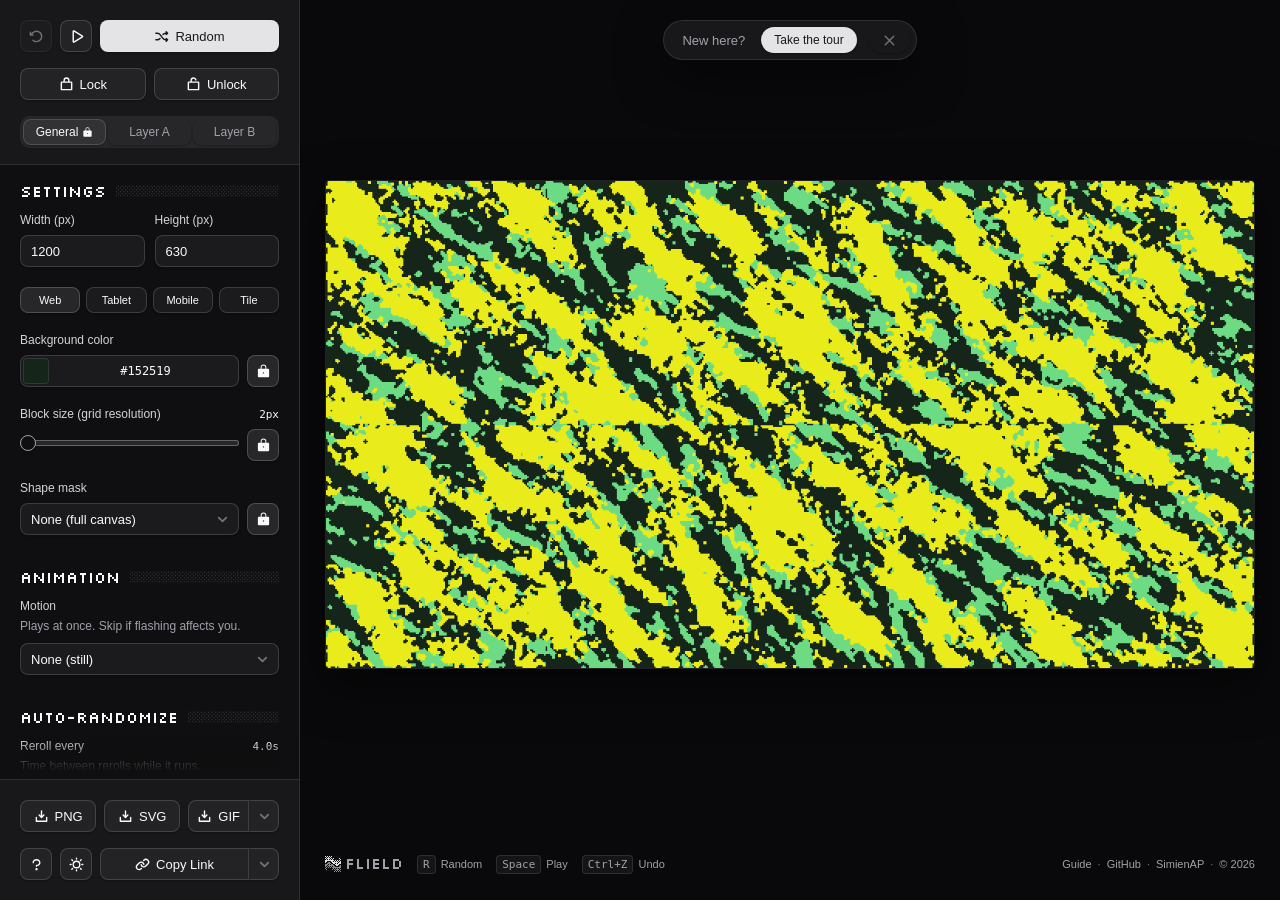
==== commit b17770bd: "fix: keep the footer strip from widening the artboard past the window From 769px to about 873px the " ====
--- a/index.html
+++ b/index.html
@@ -197,7 +197,7 @@
        scripts below changes, or a returning visitor's cached copy silently
        goes stale. One more, gif-writer.js, is asked for by app.js on the first GIF
        export (see loadGifWriter) and carries its number there. -->
-  <link rel="stylesheet" href="style.css?v=127" />
+  <link rel="stylesheet" href="style.css?v=128" />
   <!-- generator.js is requested at the end of the body, which is where
        it has to run, but the preload scanner only finds it once that
        end of a 200KB document has arrived. This starts the fetch
--- a/style.css
+++ b/style.css
@@ -1880,6 +1880,23 @@
   }
 }
 
+/* The strip is a size container so its contents can never widen the
+   artboard. Before this, its one-line minimum forced .main-area past
+   the window from 769px to about 873px, and body's overflow cut the
+   canvas and the links off at the right. Instead the legend goes when
+   the strip has no room for it: brand, legend and links take 563px of
+   content with "Ctrl+Z", the wider of the two undo labels, and the
+   threshold is that sum plus a few pixels for a wider fallback face. */
+.site-footer {
+  container-type: inline-size;
+}
+
+@container (max-width: 568px) {
+  .site-footer-keys {
+    display: none;
+  }
+}
+
 /* Anchored at the artboard's top-left corner; centerCanvas() in the
    script translates it to the middle. A translate doesn't move an
    element's layout position, and a resize that keeps its corner in
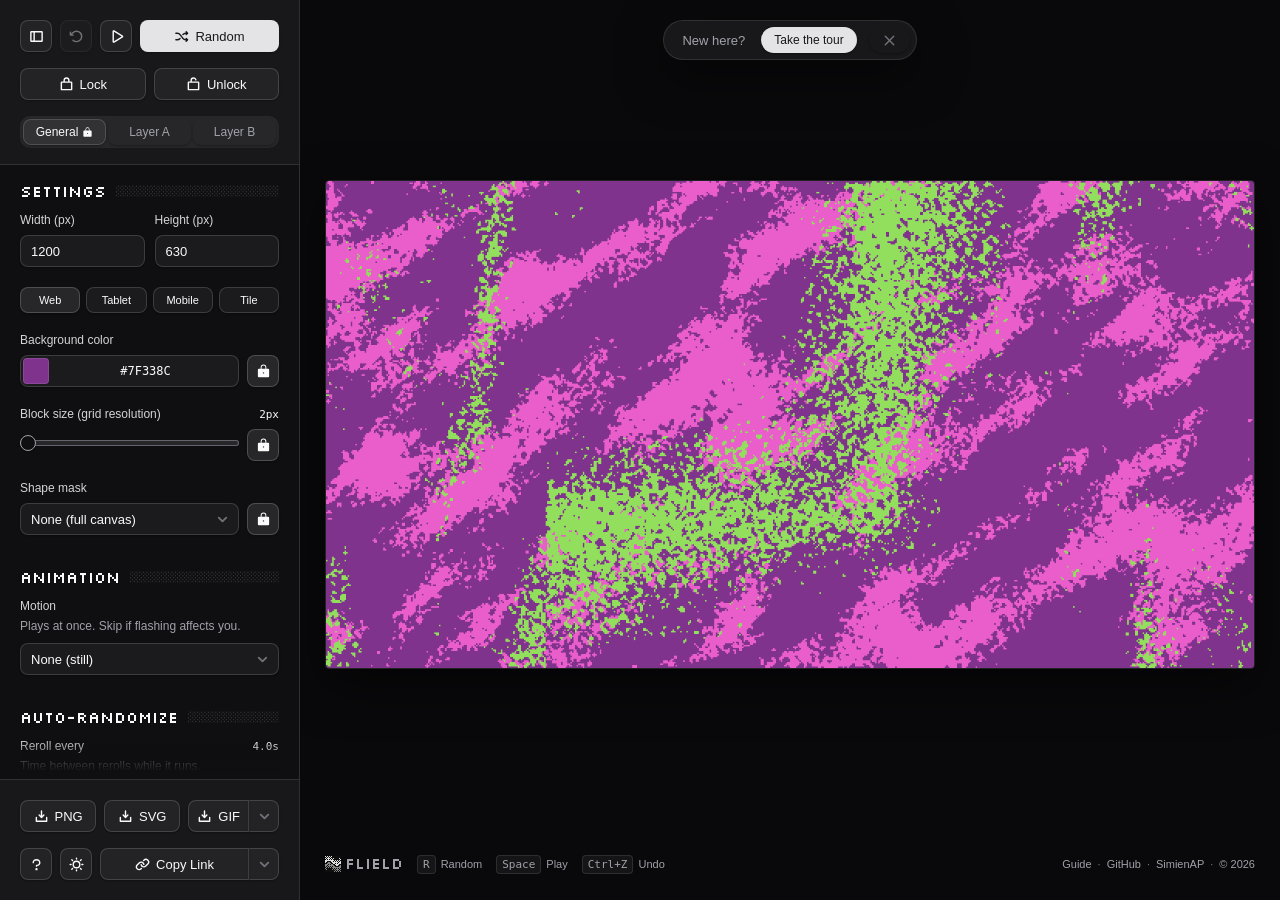
==== commit f3d5d237: "feat: collapse the desktop sidebar so the canvas fills the window Wide hides the settings with the S" ====
--- a/index.html
+++ b/index.html
@@ -18,6 +18,17 @@
       }
     } catch (err) {
       // localStorage can be unavailable (private browsing, blocked); dark stays the default.
+    }
+  </script>
+  <!-- Wide, the collapsed desktop sidebar (see setWide in app.js), is
+       restored here for the same reason as the theme: the first paint
+       comes before app.js runs, so a collapse applied from there would
+       show the sidebar for a frame and then slide it away. -->
+  <script>
+    try {
+      if (localStorage.getItem("flield-sidebar") === "collapsed") document.documentElement.setAttribute("data-sidebar", "collapsed");
+    } catch (err) {
+      // Storage unavailable: the sidebar stays open.
     }
   </script>
   <title>Flield: Seamless Animated Background Generator</title>
@@ -197,7 +208,7 @@
        scripts below changes, or a returning visitor's cached copy silently
        goes stale. One more, gif-writer.js, is asked for by app.js on the first GIF
        export (see loadGifWriter) and carries its number there. -->
-  <link rel="stylesheet" href="style.css?v=128" />
+  <link rel="stylesheet" href="style.css?v=129" />
   <!-- generator.js is requested at the end of the body, which is where
        it has to run, but the preload scanner only finds it once that
        end of a 200KB document has arrived. This starts the fetch
@@ -478,6 +489,11 @@
            it, get their own row below. The brand lives over the artboard (see
            .brand in .main-area) so this row has the full width. -->
       <div class="explore-row">
+          <!-- Collapses the sidebar into Wide (see setWide in app.js).
+               First in the row so it travels with it into the footer
+               strip and stays beside the controls it hides. Hidden
+               below the breakpoint, where the sheet does this job. -->
+          <button id="sidebarCollapseBtn" class="secondary icon-btn" title="Hide settings (S)" aria-expanded="true"><i class="ph ph-sidebar-simple"></i></button>
           <button id="undoBtn" class="secondary icon-btn" title="Undo last randomize" data-hold="Hold to undo" disabled><i class="ph ph-arrow-counter-clockwise"></i></button>
           <button id="playBtn" class="secondary icon-btn" title="Auto-randomize (Space)"><i class="ph ph-play"></i></button>
           <button id="randomizeBtn" title="Randomize every unlocked field (R)"><i class="ph ph-shuffle"></i> <span class="btn-label">Random</span></button>
@@ -1035,7 +1051,7 @@
   <script src="generator.js?v=16"></script>
   <script src="core.js?v=2"></script>
   <script src="hold.js?v=1"></script>
-  <script src="app.js?v=2"></script>
+  <script src="app.js?v=3"></script>
   <script src="picker.js?v=1"></script>
   <script src="tutorial.js?v=1"></script>
   <!-- Cloudflare Web Analytics: manual snippet, since flield.com is served
--- a/style.css
+++ b/style.css
@@ -1884,15 +1884,22 @@
    artboard. Before this, its one-line minimum forced .main-area past
    the window from 769px to about 873px, and body's overflow cut the
    canvas and the links off at the right. Instead the legend goes when
-   the strip has no room for it: brand, legend and links take 563px of
-   content with "Ctrl+Z", the wider of the two undo labels, and the
-   threshold is that sum plus a few pixels for a wider fallback face. */
+   the strip has no room for it, which differs by layout: brand, legend
+   and links take 563px of content with "Ctrl+Z", the wider of the two
+   undo labels, and Wide's exploration row adds 234px. Each threshold
+   is that sum plus a few pixels for a wider fallback face. */
 .site-footer {
   container-type: inline-size;
 }
 
 @container (max-width: 568px) {
   .site-footer-keys {
+    display: none;
+  }
+}
+
+@container (max-width: 802px) {
+  :root[data-sidebar="collapsed"] .site-footer-keys {
     display: none;
   }
 }
@@ -1922,6 +1929,59 @@
    artboard, then the artwork, rather than a blank frame that jumps. */
 #preview:not([width]) {
   visibility: hidden;
+}
+
+/* Wide: the desktop sidebar collapsed, by the S key or the toggle at
+   the start of .explore-row. The state is :root's data-sidebar, set
+   before first paint by the script in <head>. The column slides out by
+   its own width rather than shrinking, so nothing in it reflows on the
+   way, and .main-area takes the window.
+
+   The canvas then fits the artboard both ways. The caps on #preview
+   above only ever shrink it, which would leave a 1200px canvas at
+   1200px in a 1390px artboard. 100cqw and 100cqh are .canvas-area's
+   content box, the space inside its padding; the 2px are the canvas's
+   own border, outside the picture. --canvas-ar is the picture's aspect,
+   published by app.js because a calc() cannot read a canvas's ratio.
+   Pixelated keeps the blocks hard at any scale.
+
+   Below the breakpoint the sheet already gives the artwork the screen,
+   so none of this applies there and the attribute is ignored. */
+@media (min-width: 769px) {
+  .controls {
+    transition: margin-left 0.2s ease;
+  }
+
+  :root[data-sidebar="collapsed"] .controls {
+    margin-left: -300px;
+  }
+
+  :root[data-sidebar="collapsed"] .canvas-area {
+    container-type: size;
+  }
+
+  :root[data-sidebar="collapsed"] #preview {
+    width: min(100cqw, (100cqh - 2px) * var(--canvas-ar, 1) + 2px);
+    height: auto;
+    max-width: none;
+    max-height: none;
+    image-rendering: pixelated;
+  }
+
+  /* The row's 16px under it is spacing for the sidebar header's stack;
+     in the one-line strip it would push the buttons off center. */
+  :root[data-sidebar="collapsed"] .site-footer .explore-row {
+    margin-bottom: 0;
+  }
+}
+
+/* After the block above on purpose: at equal specificity the later
+   rule wins, and the earlier reduced-motion rule for .controls would
+   lose to the slide. */
+@media (prefers-reduced-motion: reduce) {
+  .controls {
+    transition: none;
+  }
 }
 
 .hint {
@@ -2910,6 +2970,13 @@
     border-radius: 20px;
   }
 
+  /* Wide has no meaning under the sheet, which already gives the
+     artwork the screen; the row carries its toggle into the action bar,
+     where it would only take a thumb's width from Random. */
+  #sidebarCollapseBtn {
+    display: none;
+  }
+
   /* Below this width there's no room for a permanent side-by-side layout,
      so the sidebar becomes a sheet over the bottom of the screen, toggled
      by .sidebar-toggle instead of always being on screen. */
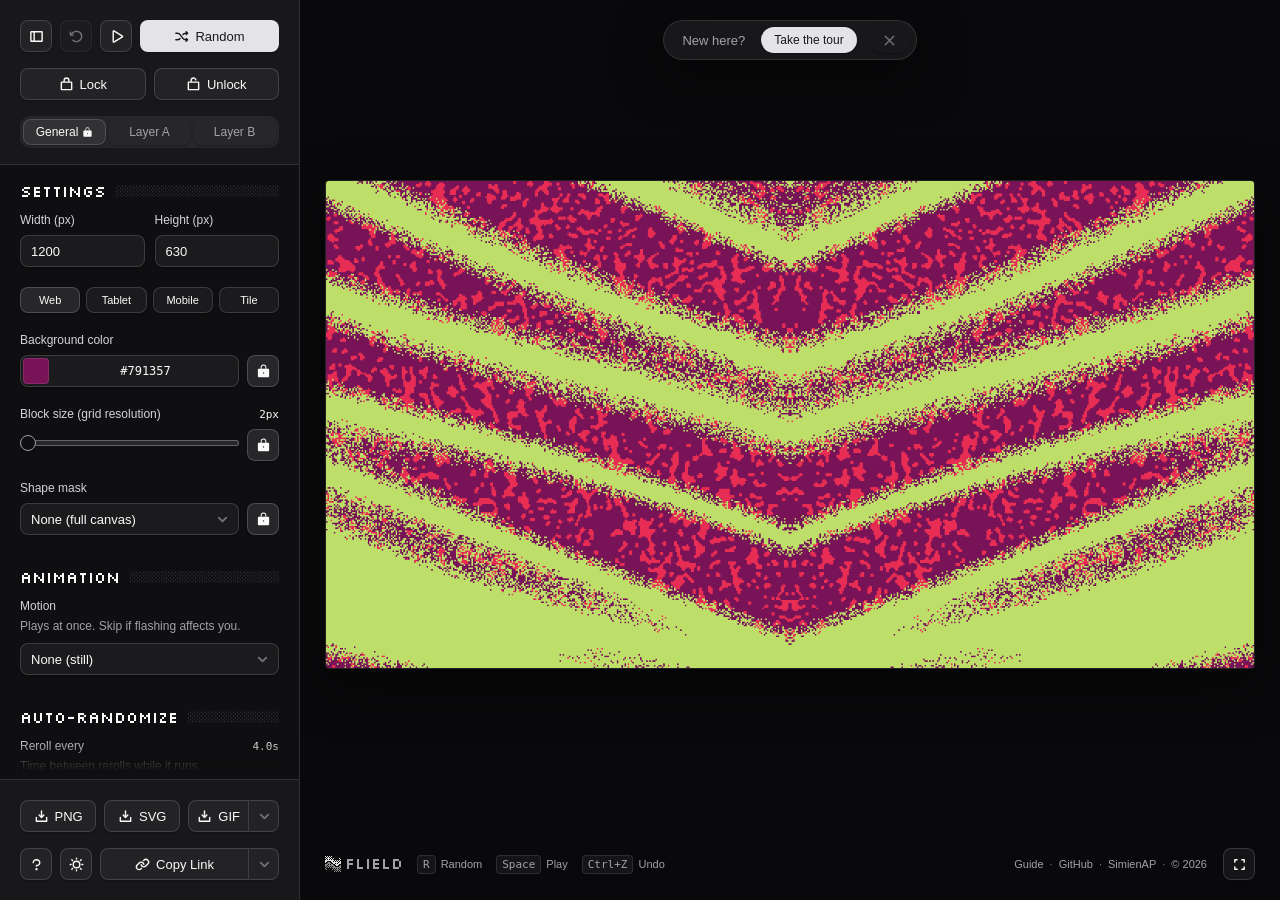
==== commit 56d13dbd: "feat: put the artboard full screen with F or a button in the strip Full screen puts .main-area under" ====
--- a/index.html
+++ b/index.html
@@ -208,7 +208,7 @@
        scripts below changes, or a returning visitor's cached copy silently
        goes stale. One more, gif-writer.js, is asked for by app.js on the first GIF
        export (see loadGifWriter) and carries its number there. -->
-  <link rel="stylesheet" href="style.css?v=129" />
+  <link rel="stylesheet" href="style.css?v=130" />
   <!-- generator.js is requested at the end of the body, which is where
        it has to run, but the preload scanner only finds it once that
        end of a 200KB document has arrived. This starts the fetch
@@ -1036,6 +1036,12 @@
         <span aria-hidden="true">&middot;</span>
         <span>&copy; <span id="footerYear"></span></span>
       </div>
+      <!-- Full screen (see toggleFullscreen in app.js), at the strip's
+           right end on every layout, where a video player keeps it. The
+           strip is on screen expanded, in Wide and on a phone, so the
+           button never has to move. The script hides it where the
+           browser cannot put an element full screen (iPhone Safari). -->
+      <button id="fullscreenBtn" class="secondary icon-btn" title="Full screen (F)" aria-pressed="false"><i class="ph ph-corners-out"></i></button>
     </footer>
     <!-- Filled in as the markup parses rather than by app.js
          below: both labels change the legend's width, and setting them
@@ -1051,7 +1057,7 @@
   <script src="generator.js?v=16"></script>
   <script src="core.js?v=2"></script>
   <script src="hold.js?v=1"></script>
-  <script src="app.js?v=3"></script>
+  <script src="app.js?v=4"></script>
   <script src="picker.js?v=1"></script>
   <script src="tutorial.js?v=1"></script>
   <!-- Cloudflare Web Analytics: manual snippet, since flield.com is served
--- a/style.css
+++ b/style.css
@@ -1884,22 +1884,32 @@
    artboard. Before this, its one-line minimum forced .main-area past
    the window from 769px to about 873px, and body's overflow cut the
    canvas and the links off at the right. Instead the legend goes when
-   the strip has no room for it, which differs by layout: brand, legend
-   and links take 563px of content with "Ctrl+Z", the wider of the two
-   undo labels, and Wide's exploration row adds 234px. Each threshold
-   is that sum plus a few pixels for a wider fallback face. */
+   the strip has no room for it, which differs by layout: brand, legend,
+   links and the full-screen button take 611px of content with "Ctrl+Z",
+   the wider of the two undo labels, and Wide's exploration row adds
+   234px. Each threshold is that sum plus a few pixels for a wider
+   fallback face. On a phone, where the legend is already gone, brand,
+   links and button take 344px, and a narrower strip drops the year
+   rather than the button; only while the button shows, since iPhone
+   Safari hides it and has the room. */
 .site-footer {
   container-type: inline-size;
 }
 
-@container (max-width: 568px) {
+@container (max-width: 616px) {
   .site-footer-keys {
     display: none;
   }
 }
 
-@container (max-width: 802px) {
+@container (max-width: 850px) {
   :root[data-sidebar="collapsed"] .site-footer-keys {
+    display: none;
+  }
+}
+
+@container (max-width: 348px) {
+  .site-footer:has(> #fullscreenBtn:not([hidden])) .site-footer-links > span:nth-last-child(-n + 2) {
     display: none;
   }
 }
@@ -1982,6 +1992,62 @@
   .controls {
     transition: none;
   }
+}
+
+/* Full screen: .main-area alone on the display, under the Fullscreen
+   API (toggleFullscreen in app.js), so the sidebar, the sheet and the
+   action bar are simply not rendered. The strip goes, the artboard
+   loses its margins, and the canvas loses its frame and fits the
+   display by the same rule as Wide, less the border. Letterbox bars
+   are the page ground. After Wide's block, because :root[data-sidebar]
+   #preview has the same specificity as #preview here and must lose.
+   The canvas-area rule outranks the phone sheet's bottom offsets by
+   class count, so a sheet left open cannot shorten the picture. */
+.main-area:fullscreen {
+  --footer-strip: 0px;
+  background: var(--bg);
+}
+
+.main-area:fullscreen .site-footer,
+.main-area:fullscreen #tourChip {
+  display: none;
+}
+
+.main-area:fullscreen .canvas-area {
+  inset: 0;
+  padding: 0;
+  container-type: size;
+}
+
+.main-area:fullscreen #preview {
+  top: 0;
+  left: 0;
+  width: min(100cqw, 100cqh * var(--canvas-ar, 1));
+  height: auto;
+  max-width: none;
+  max-height: none;
+  border: 0;
+  border-radius: 0;
+  box-shadow: none;
+  image-rendering: pixelated;
+}
+
+/* Two seconds without the pointer moving hides it (wakePointer). */
+.main-area:fullscreen.pointer-idle,
+.main-area:fullscreen.pointer-idle * {
+  cursor: none;
+}
+
+/* At its icon's width, as the row's buttons are, rather than the bare
+   button's full width; and display is set, which would beat the hidden
+   attribute without the second rule. */
+#fullscreenBtn {
+  width: auto;
+  flex-shrink: 0;
+}
+
+#fullscreenBtn[hidden] {
+  display: none;
 }
 
 .hint {
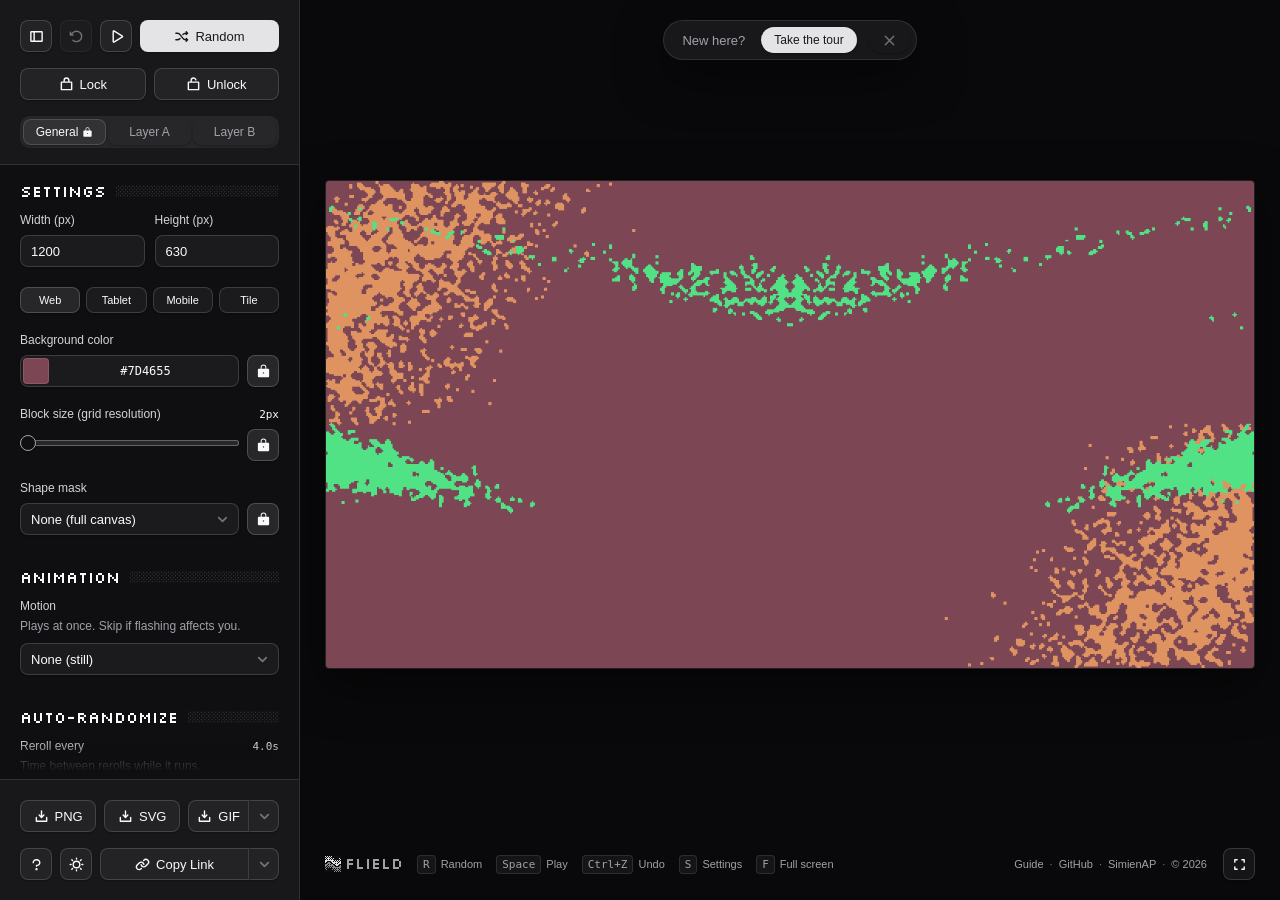
==== commit eeaf03cc: "feat: list S and F in the footer's shortcut legend The legend shows S Settings and F Full screen aft" ====
--- a/index.html
+++ b/index.html
@@ -208,7 +208,7 @@
        scripts below changes, or a returning visitor's cached copy silently
        goes stale. One more, gif-writer.js, is asked for by app.js on the first GIF
        export (see loadGifWriter) and carries its number there. -->
-  <link rel="stylesheet" href="style.css?v=130" />
+  <link rel="stylesheet" href="style.css?v=131" />
   <!-- generator.js is requested at the end of the body, which is where
        it has to run, but the preload scanner only finds it once that
        end of a 200KB document has arrived. This starts the fetch
@@ -1018,11 +1018,15 @@
       <!-- Shortcut legend for the exploration loop (see the keydown
            handler near the end of the script). Hidden on narrow and
            touch-only layouts, where there's no keyboard to bind. The
-           undo key label is filled in per platform by UNDO_SHORTCUT. -->
+           undo key label is filled in per platform by UNDO_SHORTCUT.
+           S and F are the view keys (Wide and full screen); F hides
+           with its button where the browser has no full screen. -->
       <div class="site-footer-keys" aria-label="Keyboard shortcuts">
         <span><kbd>R</kbd> Random</span>
         <span><kbd>Space</kbd> Play</span>
         <span><kbd id="undoKeyLabel">Ctrl+Z</kbd> Undo</span>
+        <span data-key="s"><kbd>S</kbd> Settings</span>
+        <span data-key="f" id="fullscreenKey"><kbd>F</kbd> Full screen</span>
       </div>
       <div class="site-footer-links">
         <!-- Internal, and first: the guide is the way a reader reaches
@@ -1057,7 +1061,7 @@
   <script src="generator.js?v=16"></script>
   <script src="core.js?v=2"></script>
   <script src="hold.js?v=1"></script>
-  <script src="app.js?v=4"></script>
+  <script src="app.js?v=5"></script>
   <script src="picker.js?v=1"></script>
   <script src="tutorial.js?v=1"></script>
   <!-- Cloudflare Web Analytics: manual snippet, since flield.com is served
--- a/style.css
+++ b/style.css
@@ -1884,20 +1884,34 @@
    artboard. Before this, its one-line minimum forced .main-area past
    the window from 769px to about 873px, and body's overflow cut the
    canvas and the links off at the right. Instead the legend goes when
-   the strip has no room for it, which differs by layout: brand, legend,
-   links and the full-screen button take 611px of content with "Ctrl+Z",
-   the wider of the two undo labels, and Wide's exploration row adds
-   234px. Each threshold is that sum plus a few pixels for a wider
-   fallback face. On a phone, where the legend is already gone, brand,
-   links and button take 344px, and a narrower strip drops the year
-   rather than the button; only while the button shows, since iPhone
-   Safari hides it and has the room. */
+   the strip has no room for it, in two steps: the view keys (S and F,
+   marked data-key) go first, then the loop's three. With "Ctrl+Z", the
+   wider of the two undo labels, brand, the whole legend, links and the
+   full-screen button take 787px of content, and 611px with the loop's
+   keys alone; Wide's exploration row adds 234px to each. Each threshold
+   is its sum plus a few pixels for a wider fallback face. On a phone,
+   where the legend is already gone, brand, links and button take 344px,
+   and a narrower strip drops the year rather than the button; only
+   while the button shows, since iPhone Safari hides it and has the
+   room. */
 .site-footer {
   container-type: inline-size;
 }
 
+@container (max-width: 792px) {
+  .site-footer-keys [data-key] {
+    display: none;
+  }
+}
+
 @container (max-width: 616px) {
   .site-footer-keys {
+    display: none;
+  }
+}
+
+@container (max-width: 1026px) {
+  :root[data-sidebar="collapsed"] .site-footer-keys [data-key] {
     display: none;
   }
 }
@@ -2046,7 +2060,8 @@
   flex-shrink: 0;
 }
 
-#fullscreenBtn[hidden] {
+#fullscreenBtn[hidden],
+#fullscreenKey[hidden] {
   display: none;
 }
 
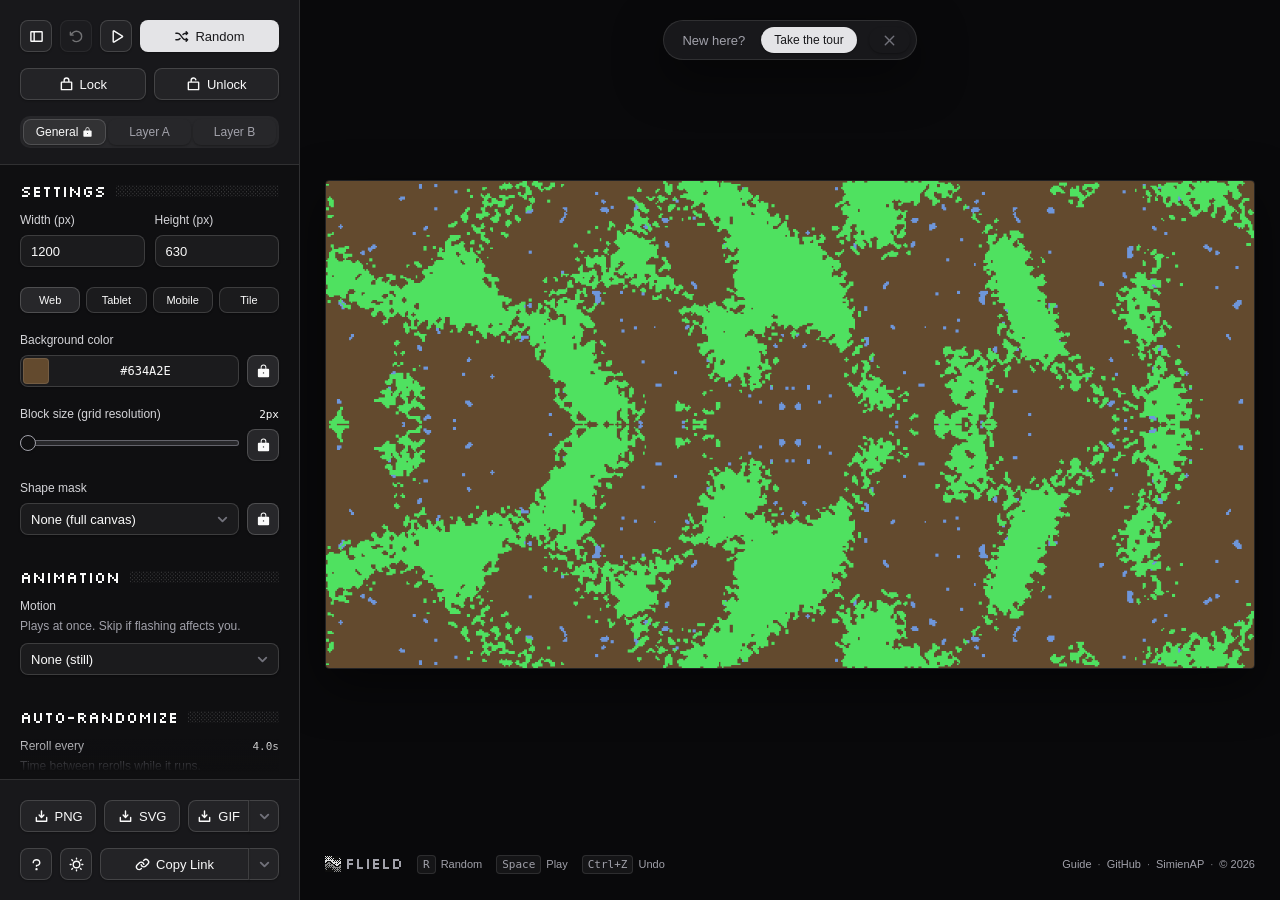
==== commit 9ddf1ce0: "feat: collapse the desktop sidebar so the canvas fills the window (#16) Wide view: S or the toggle c" ====
--- a/index.html
+++ b/index.html
@@ -208,7 +208,7 @@
        scripts below changes, or a returning visitor's cached copy silently
        goes stale. One more, gif-writer.js, is asked for by app.js on the first GIF
        export (see loadGifWriter) and carries its number there. -->
-  <link rel="stylesheet" href="style.css?v=131" />
+  <link rel="stylesheet" href="style.css?v=129" />
   <!-- generator.js is requested at the end of the body, which is where
        it has to run, but the preload scanner only finds it once that
        end of a 200KB document has arrived. This starts the fetch
@@ -1018,15 +1018,11 @@
       <!-- Shortcut legend for the exploration loop (see the keydown
            handler near the end of the script). Hidden on narrow and
            touch-only layouts, where there's no keyboard to bind. The
-           undo key label is filled in per platform by UNDO_SHORTCUT.
-           S and F are the view keys (Wide and full screen); F hides
-           with its button where the browser has no full screen. -->
+           undo key label is filled in per platform by UNDO_SHORTCUT. -->
       <div class="site-footer-keys" aria-label="Keyboard shortcuts">
         <span><kbd>R</kbd> Random</span>
         <span><kbd>Space</kbd> Play</span>
         <span><kbd id="undoKeyLabel">Ctrl+Z</kbd> Undo</span>
-        <span data-key="s"><kbd>S</kbd> Settings</span>
-        <span data-key="f" id="fullscreenKey"><kbd>F</kbd> Full screen</span>
       </div>
       <div class="site-footer-links">
         <!-- Internal, and first: the guide is the way a reader reaches
@@ -1040,12 +1036,6 @@
         <span aria-hidden="true">&middot;</span>
         <span>&copy; <span id="footerYear"></span></span>
       </div>
-      <!-- Full screen (see toggleFullscreen in app.js), at the strip's
-           right end on every layout, where a video player keeps it. The
-           strip is on screen expanded, in Wide and on a phone, so the
-           button never has to move. The script hides it where the
-           browser cannot put an element full screen (iPhone Safari). -->
-      <button id="fullscreenBtn" class="secondary icon-btn" title="Full screen (F)" aria-pressed="false"><i class="ph ph-corners-out"></i></button>
     </footer>
     <!-- Filled in as the markup parses rather than by app.js
          below: both labels change the legend's width, and setting them
@@ -1061,7 +1051,7 @@
   <script src="generator.js?v=16"></script>
   <script src="core.js?v=2"></script>
   <script src="hold.js?v=1"></script>
-  <script src="app.js?v=5"></script>
+  <script src="app.js?v=3"></script>
   <script src="picker.js?v=1"></script>
   <script src="tutorial.js?v=1"></script>
   <!-- Cloudflare Web Analytics: manual snippet, since flield.com is served
--- a/style.css
+++ b/style.css
@@ -1884,46 +1884,22 @@
    artboard. Before this, its one-line minimum forced .main-area past
    the window from 769px to about 873px, and body's overflow cut the
    canvas and the links off at the right. Instead the legend goes when
-   the strip has no room for it, in two steps: the view keys (S and F,
-   marked data-key) go first, then the loop's three. With "Ctrl+Z", the
-   wider of the two undo labels, brand, the whole legend, links and the
-   full-screen button take 787px of content, and 611px with the loop's
-   keys alone; Wide's exploration row adds 234px to each. Each threshold
-   is its sum plus a few pixels for a wider fallback face. On a phone,
-   where the legend is already gone, brand, links and button take 344px,
-   and a narrower strip drops the year rather than the button; only
-   while the button shows, since iPhone Safari hides it and has the
-   room. */
+   the strip has no room for it, which differs by layout: brand, legend
+   and links take 563px of content with "Ctrl+Z", the wider of the two
+   undo labels, and Wide's exploration row adds 234px. Each threshold
+   is that sum plus a few pixels for a wider fallback face. */
 .site-footer {
   container-type: inline-size;
 }
 
-@container (max-width: 792px) {
-  .site-footer-keys [data-key] {
-    display: none;
-  }
-}
-
-@container (max-width: 616px) {
+@container (max-width: 568px) {
   .site-footer-keys {
     display: none;
   }
 }
 
-@container (max-width: 1026px) {
-  :root[data-sidebar="collapsed"] .site-footer-keys [data-key] {
-    display: none;
-  }
-}
-
-@container (max-width: 850px) {
+@container (max-width: 802px) {
   :root[data-sidebar="collapsed"] .site-footer-keys {
-    display: none;
-  }
-}
-
-@container (max-width: 348px) {
-  .site-footer:has(> #fullscreenBtn:not([hidden])) .site-footer-links > span:nth-last-child(-n + 2) {
     display: none;
   }
 }
@@ -2006,63 +1982,6 @@
   .controls {
     transition: none;
   }
-}
-
-/* Full screen: .main-area alone on the display, under the Fullscreen
-   API (toggleFullscreen in app.js), so the sidebar, the sheet and the
-   action bar are simply not rendered. The strip goes, the artboard
-   loses its margins, and the canvas loses its frame and fits the
-   display by the same rule as Wide, less the border. Letterbox bars
-   are the page ground. After Wide's block, because :root[data-sidebar]
-   #preview has the same specificity as #preview here and must lose.
-   The canvas-area rule outranks the phone sheet's bottom offsets by
-   class count, so a sheet left open cannot shorten the picture. */
-.main-area:fullscreen {
-  --footer-strip: 0px;
-  background: var(--bg);
-}
-
-.main-area:fullscreen .site-footer,
-.main-area:fullscreen #tourChip {
-  display: none;
-}
-
-.main-area:fullscreen .canvas-area {
-  inset: 0;
-  padding: 0;
-  container-type: size;
-}
-
-.main-area:fullscreen #preview {
-  top: 0;
-  left: 0;
-  width: min(100cqw, 100cqh * var(--canvas-ar, 1));
-  height: auto;
-  max-width: none;
-  max-height: none;
-  border: 0;
-  border-radius: 0;
-  box-shadow: none;
-  image-rendering: pixelated;
-}
-
-/* Two seconds without the pointer moving hides it (wakePointer). */
-.main-area:fullscreen.pointer-idle,
-.main-area:fullscreen.pointer-idle * {
-  cursor: none;
-}
-
-/* At its icon's width, as the row's buttons are, rather than the bare
-   button's full width; and display is set, which would beat the hidden
-   attribute without the second rule. */
-#fullscreenBtn {
-  width: auto;
-  flex-shrink: 0;
-}
-
-#fullscreenBtn[hidden],
-#fullscreenKey[hidden] {
-  display: none;
 }
 
 .hint {
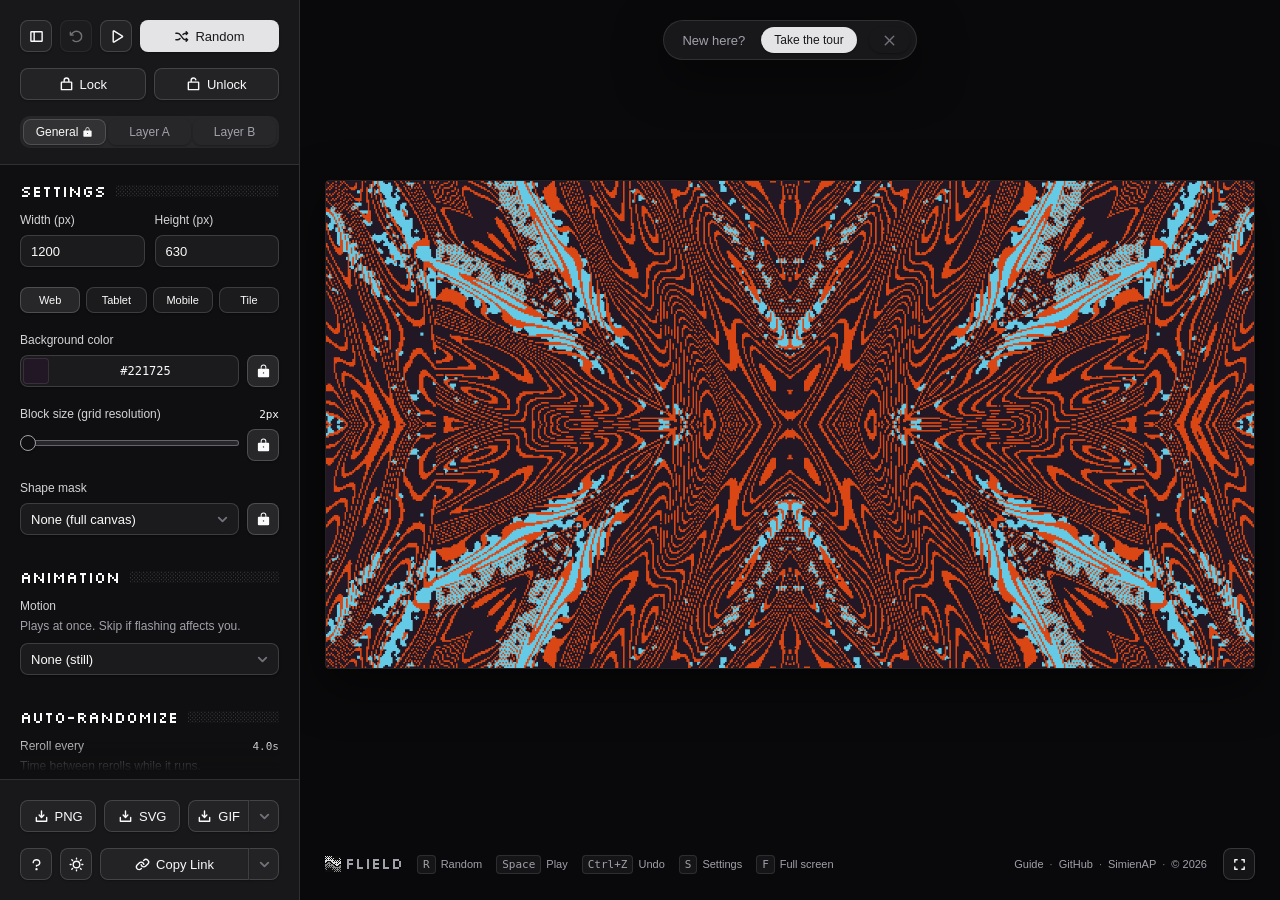
==== commit 38898dfc: "feat: full screen with F, and S and F in the footer legend (#17) F or a button at the right end of t" ====
--- a/index.html
+++ b/index.html
@@ -208,7 +208,7 @@
        scripts below changes, or a returning visitor's cached copy silently
        goes stale. One more, gif-writer.js, is asked for by app.js on the first GIF
        export (see loadGifWriter) and carries its number there. -->
-  <link rel="stylesheet" href="style.css?v=129" />
+  <link rel="stylesheet" href="style.css?v=131" />
   <!-- generator.js is requested at the end of the body, which is where
        it has to run, but the preload scanner only finds it once that
        end of a 200KB document has arrived. This starts the fetch
@@ -1018,11 +1018,15 @@
       <!-- Shortcut legend for the exploration loop (see the keydown
            handler near the end of the script). Hidden on narrow and
            touch-only layouts, where there's no keyboard to bind. The
-           undo key label is filled in per platform by UNDO_SHORTCUT. -->
+           undo key label is filled in per platform by UNDO_SHORTCUT.
+           S and F are the view keys (Wide and full screen); F hides
+           with its button where the browser has no full screen. -->
       <div class="site-footer-keys" aria-label="Keyboard shortcuts">
         <span><kbd>R</kbd> Random</span>
         <span><kbd>Space</kbd> Play</span>
         <span><kbd id="undoKeyLabel">Ctrl+Z</kbd> Undo</span>
+        <span data-key="s"><kbd>S</kbd> Settings</span>
+        <span data-key="f" id="fullscreenKey"><kbd>F</kbd> Full screen</span>
       </div>
       <div class="site-footer-links">
         <!-- Internal, and first: the guide is the way a reader reaches
@@ -1036,6 +1040,12 @@
         <span aria-hidden="true">&middot;</span>
         <span>&copy; <span id="footerYear"></span></span>
       </div>
+      <!-- Full screen (see toggleFullscreen in app.js), at the strip's
+           right end on every layout, where a video player keeps it. The
+           strip is on screen expanded, in Wide and on a phone, so the
+           button never has to move. The script hides it where the
+           browser cannot put an element full screen (iPhone Safari). -->
+      <button id="fullscreenBtn" class="secondary icon-btn" title="Full screen (F)" aria-pressed="false"><i class="ph ph-corners-out"></i></button>
     </footer>
     <!-- Filled in as the markup parses rather than by app.js
          below: both labels change the legend's width, and setting them
@@ -1051,7 +1061,7 @@
   <script src="generator.js?v=16"></script>
   <script src="core.js?v=2"></script>
   <script src="hold.js?v=1"></script>
-  <script src="app.js?v=3"></script>
+  <script src="app.js?v=5"></script>
   <script src="picker.js?v=1"></script>
   <script src="tutorial.js?v=1"></script>
   <!-- Cloudflare Web Analytics: manual snippet, since flield.com is served
--- a/style.css
+++ b/style.css
@@ -1884,22 +1884,46 @@
    artboard. Before this, its one-line minimum forced .main-area past
    the window from 769px to about 873px, and body's overflow cut the
    canvas and the links off at the right. Instead the legend goes when
-   the strip has no room for it, which differs by layout: brand, legend
-   and links take 563px of content with "Ctrl+Z", the wider of the two
-   undo labels, and Wide's exploration row adds 234px. Each threshold
-   is that sum plus a few pixels for a wider fallback face. */
+   the strip has no room for it, in two steps: the view keys (S and F,
+   marked data-key) go first, then the loop's three. With "Ctrl+Z", the
+   wider of the two undo labels, brand, the whole legend, links and the
+   full-screen button take 787px of content, and 611px with the loop's
+   keys alone; Wide's exploration row adds 234px to each. Each threshold
+   is its sum plus a few pixels for a wider fallback face. On a phone,
+   where the legend is already gone, brand, links and button take 344px,
+   and a narrower strip drops the year rather than the button; only
+   while the button shows, since iPhone Safari hides it and has the
+   room. */
 .site-footer {
   container-type: inline-size;
 }
 
-@container (max-width: 568px) {
+@container (max-width: 792px) {
+  .site-footer-keys [data-key] {
+    display: none;
+  }
+}
+
+@container (max-width: 616px) {
   .site-footer-keys {
     display: none;
   }
 }
 
-@container (max-width: 802px) {
+@container (max-width: 1026px) {
+  :root[data-sidebar="collapsed"] .site-footer-keys [data-key] {
+    display: none;
+  }
+}
+
+@container (max-width: 850px) {
   :root[data-sidebar="collapsed"] .site-footer-keys {
+    display: none;
+  }
+}
+
+@container (max-width: 348px) {
+  .site-footer:has(> #fullscreenBtn:not([hidden])) .site-footer-links > span:nth-last-child(-n + 2) {
     display: none;
   }
 }
@@ -1982,6 +2006,63 @@
   .controls {
     transition: none;
   }
+}
+
+/* Full screen: .main-area alone on the display, under the Fullscreen
+   API (toggleFullscreen in app.js), so the sidebar, the sheet and the
+   action bar are simply not rendered. The strip goes, the artboard
+   loses its margins, and the canvas loses its frame and fits the
+   display by the same rule as Wide, less the border. Letterbox bars
+   are the page ground. After Wide's block, because :root[data-sidebar]
+   #preview has the same specificity as #preview here and must lose.
+   The canvas-area rule outranks the phone sheet's bottom offsets by
+   class count, so a sheet left open cannot shorten the picture. */
+.main-area:fullscreen {
+  --footer-strip: 0px;
+  background: var(--bg);
+}
+
+.main-area:fullscreen .site-footer,
+.main-area:fullscreen #tourChip {
+  display: none;
+}
+
+.main-area:fullscreen .canvas-area {
+  inset: 0;
+  padding: 0;
+  container-type: size;
+}
+
+.main-area:fullscreen #preview {
+  top: 0;
+  left: 0;
+  width: min(100cqw, 100cqh * var(--canvas-ar, 1));
+  height: auto;
+  max-width: none;
+  max-height: none;
+  border: 0;
+  border-radius: 0;
+  box-shadow: none;
+  image-rendering: pixelated;
+}
+
+/* Two seconds without the pointer moving hides it (wakePointer). */
+.main-area:fullscreen.pointer-idle,
+.main-area:fullscreen.pointer-idle * {
+  cursor: none;
+}
+
+/* At its icon's width, as the row's buttons are, rather than the bare
+   button's full width; and display is set, which would beat the hidden
+   attribute without the second rule. */
+#fullscreenBtn {
+  width: auto;
+  flex-shrink: 0;
+}
+
+#fullscreenBtn[hidden],
+#fullscreenKey[hidden] {
+  display: none;
 }
 
 .hint {
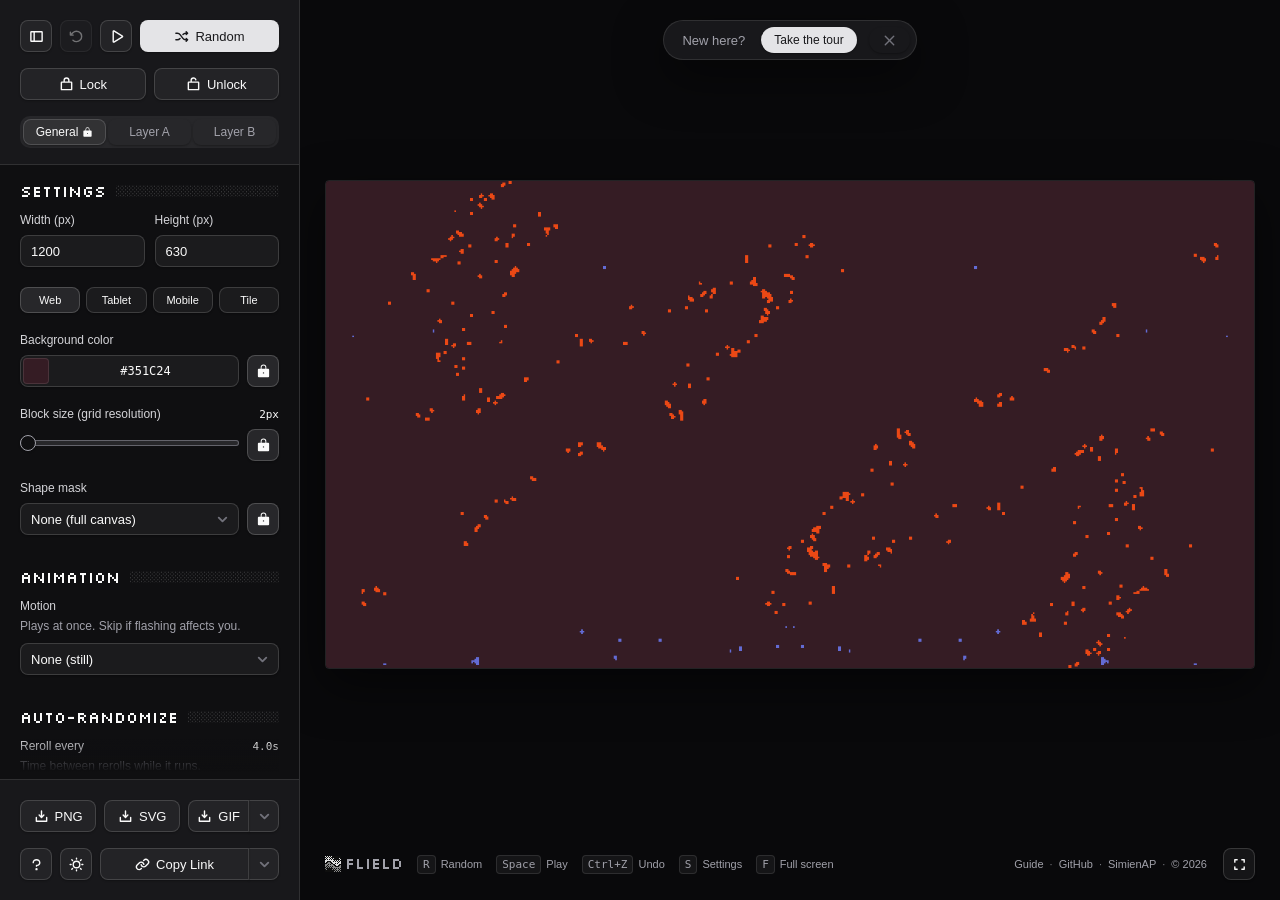
==== commit c422b7d3: "fix: a shared link's Play plays the motion instead of rerolling "Offers to play" offered Auto-random" ====
--- a/index.html
+++ b/index.html
@@ -965,13 +965,19 @@
                take that branch). The id, the menu beside it, and the
                link it hands off all stay the same either way. -->
           <button id="copyLinkBtn" class="secondary split-btn-main" title="Copy a link to this exact composition, locks included"><i class="ph ph-link"></i> Copy Link</button>
-          <!-- Whether the copied link opens as a plain still or also
-               offers the recipient Auto-randomize at the current speed
-               (see #playOffer). The author chooses; nothing is inferred
-               from playback state. -->
+          <!-- How the copied link opens (see #playOffer). The first
+               option's label is written from the script, because a
+               composition with a motion opens playing and one without
+               opens still. "Waits for Play" holds the motion behind a
+               prompt that plays it and changes nothing else, so it is
+               disabled while there is no motion to hold. "Offers
+               Auto-randomize" prompts for rerolls at the current
+               interval, which is what "Offers to play" used to do. The
+               author chooses; nothing is inferred from playback state. -->
           <select id="linkMode" class="split-btn-select" title="What the link offers when opened">
-            <option value="still" selected>Opens as a still</option>
-            <option value="play">Offers to play</option>
+            <option value="open" selected>Opens as a still</option>
+            <option value="hold">Waits for Play</option>
+            <option value="reroll">Offers Auto-randomize</option>
           </select>
         </div>
       </div>
@@ -997,12 +1003,13 @@
       <button type="button" id="tourChipOpenBtn">Take the tour</button>
       <button type="button" id="tourChipDismissBtn" class="tour-chip-dismiss" title="Dismiss"><i class="ph ph-x"></i></button>
     </div>
-    <!-- Shown to whoever opens a link the author marked "Offers to
-         play": the composition stays still until they choose, and the
-         prompt doubles as an introduction to the Play button. -->
+    <!-- Shown to whoever opens a link the author marked "Waits for
+         Play" or "Offers Auto-randomize": the composition stays still
+         until they choose. The script writes the text, the tooltip and
+         the button's label for whichever of the two the link carries. -->
     <div class="tour-chip play-offer" id="playOffer" hidden>
-      <span id="playOfferText" title="Locked fields hold, the rest reroll on a timer">Set to play every <span id="playOfferSpeed"></span></span>
-      <button type="button" id="playOfferStartBtn"><i class="ph ph-play"></i> Play it</button>
+      <span id="playOfferText"></span>
+      <button type="button" id="playOfferStartBtn"><i class="ph ph-play"></i> <span id="playOfferLabel">Play it</span></button>
       <button type="button" id="playOfferDismissBtn" class="tour-chip-dismiss" title="Keep the still"><i class="ph ph-x"></i></button>
     </div>
     <div class="canvas-area">
@@ -1059,9 +1066,9 @@
   </main>
 
   <script src="generator.js?v=16"></script>
-  <script src="core.js?v=2"></script>
+  <script src="core.js?v=3"></script>
   <script src="hold.js?v=1"></script>
-  <script src="app.js?v=5"></script>
+  <script src="app.js?v=6"></script>
   <script src="picker.js?v=1"></script>
   <script src="tutorial.js?v=1"></script>
   <!-- Cloudflare Web Analytics: manual snippet, since flield.com is served
